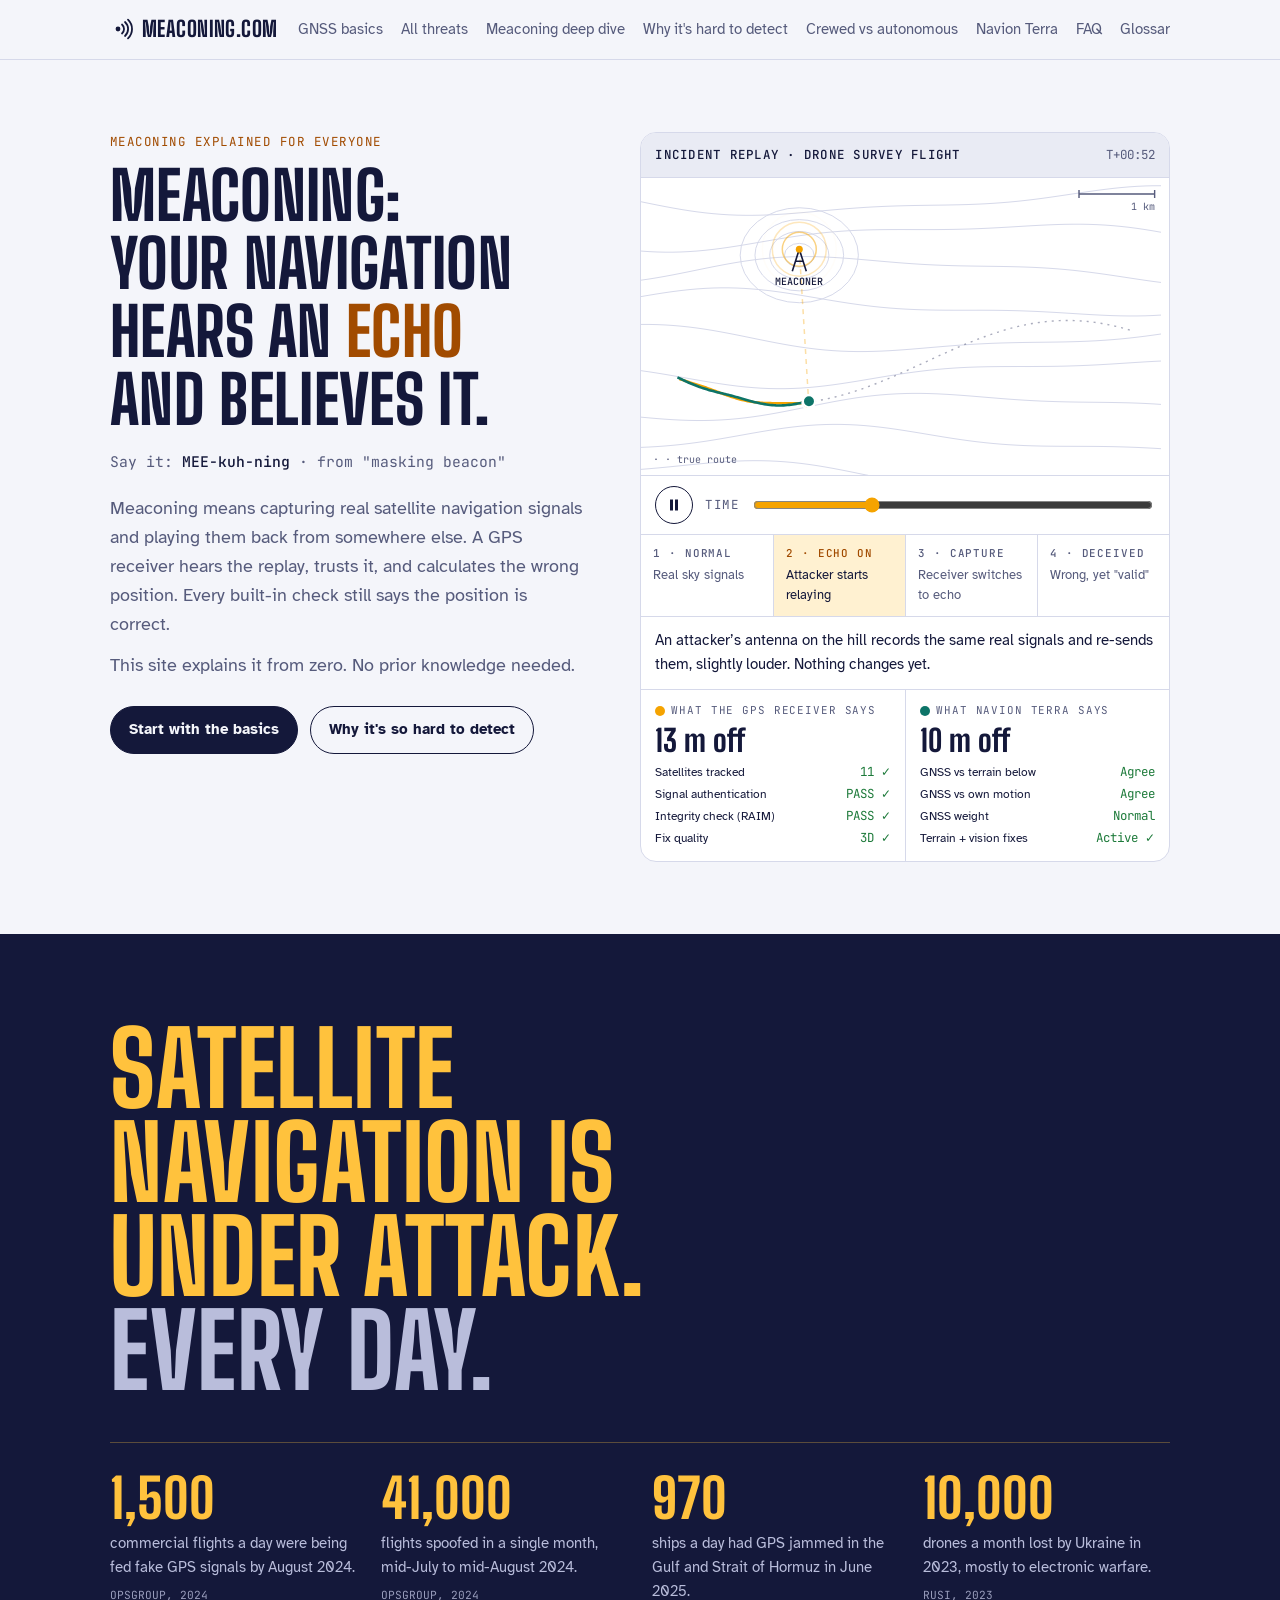
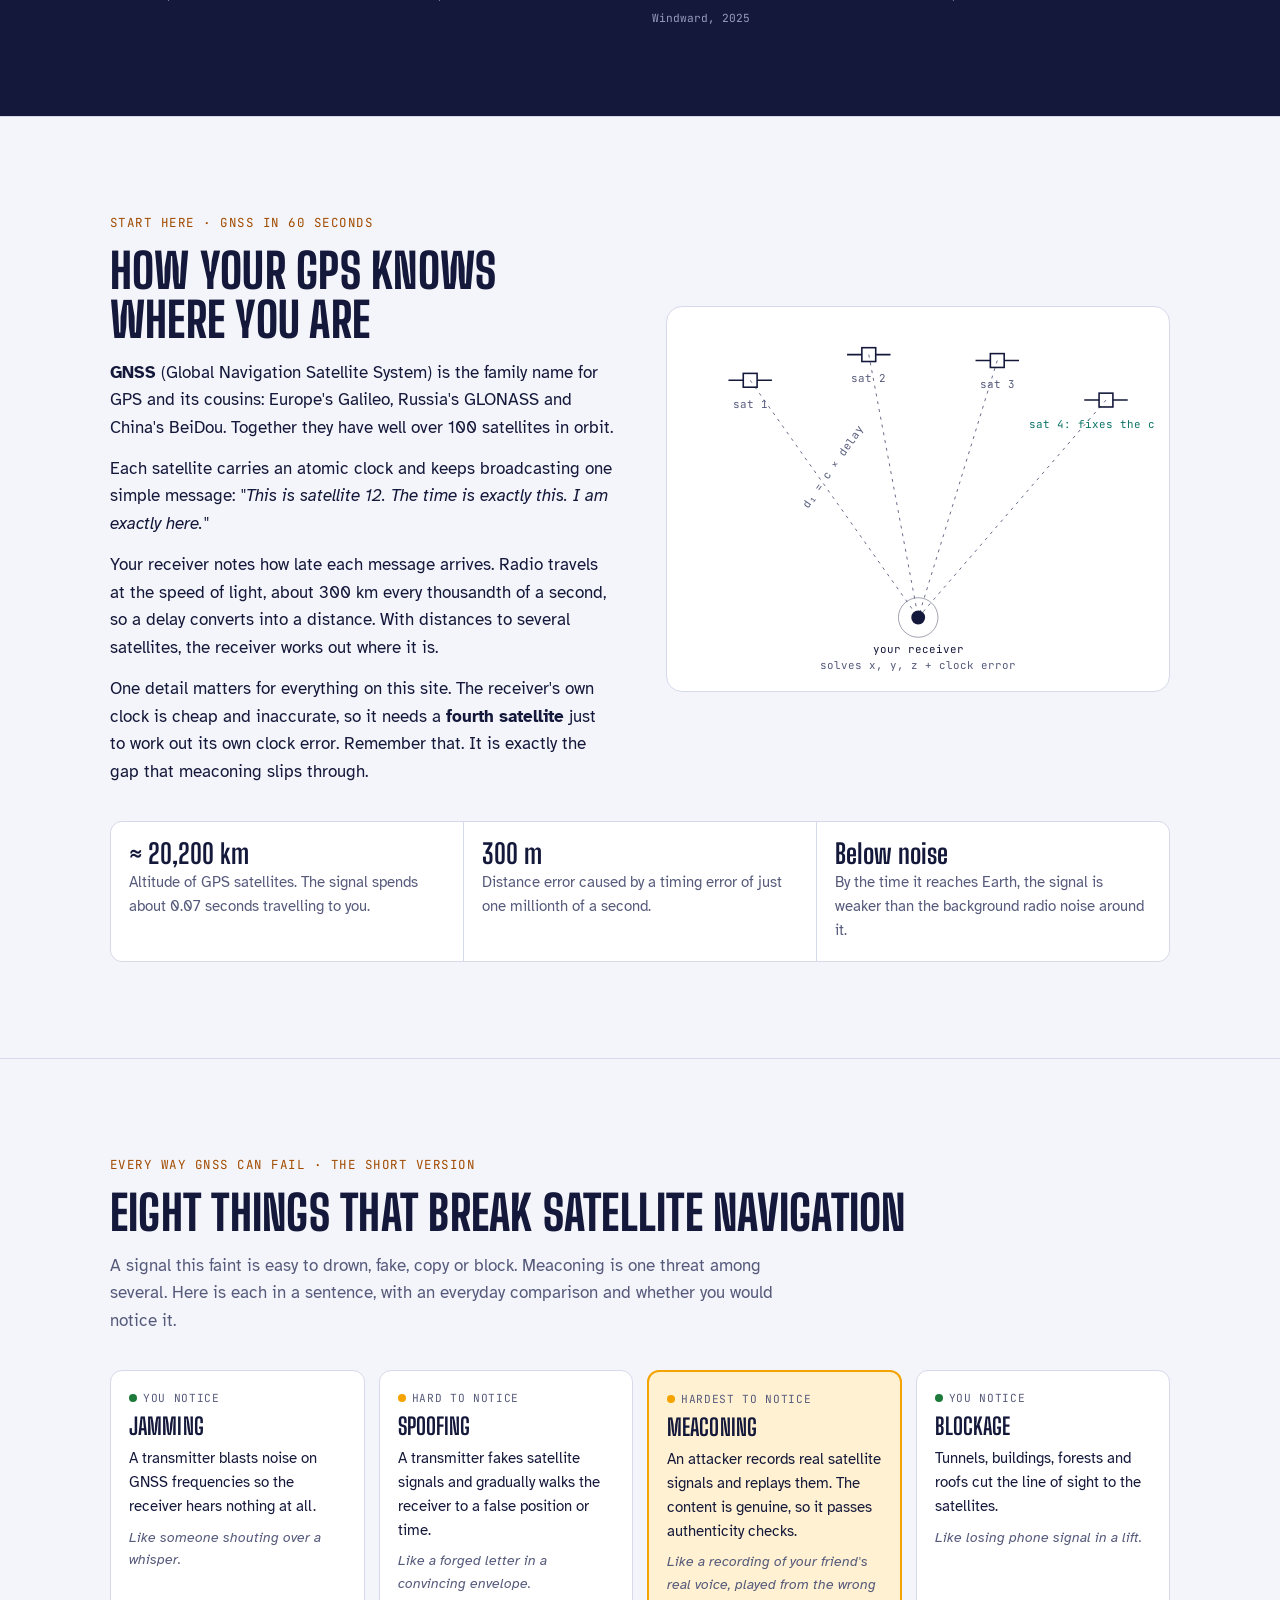
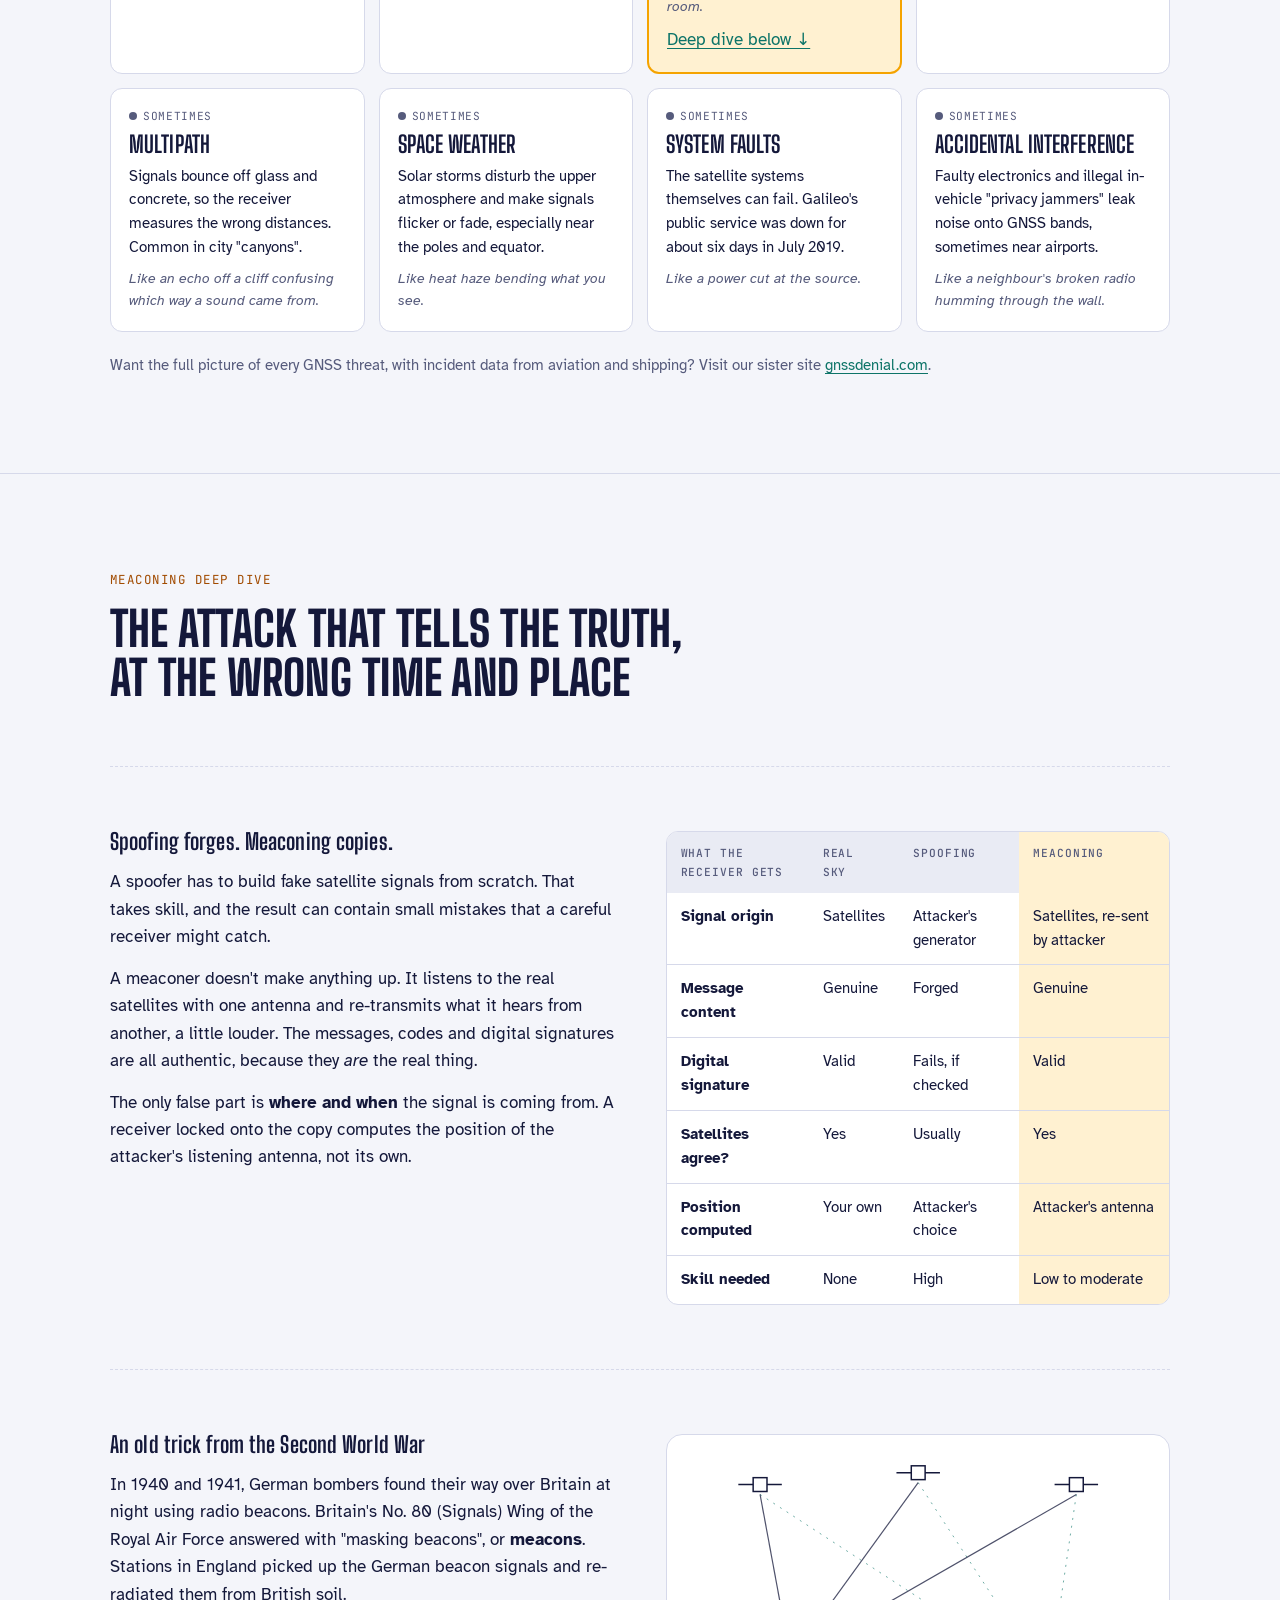
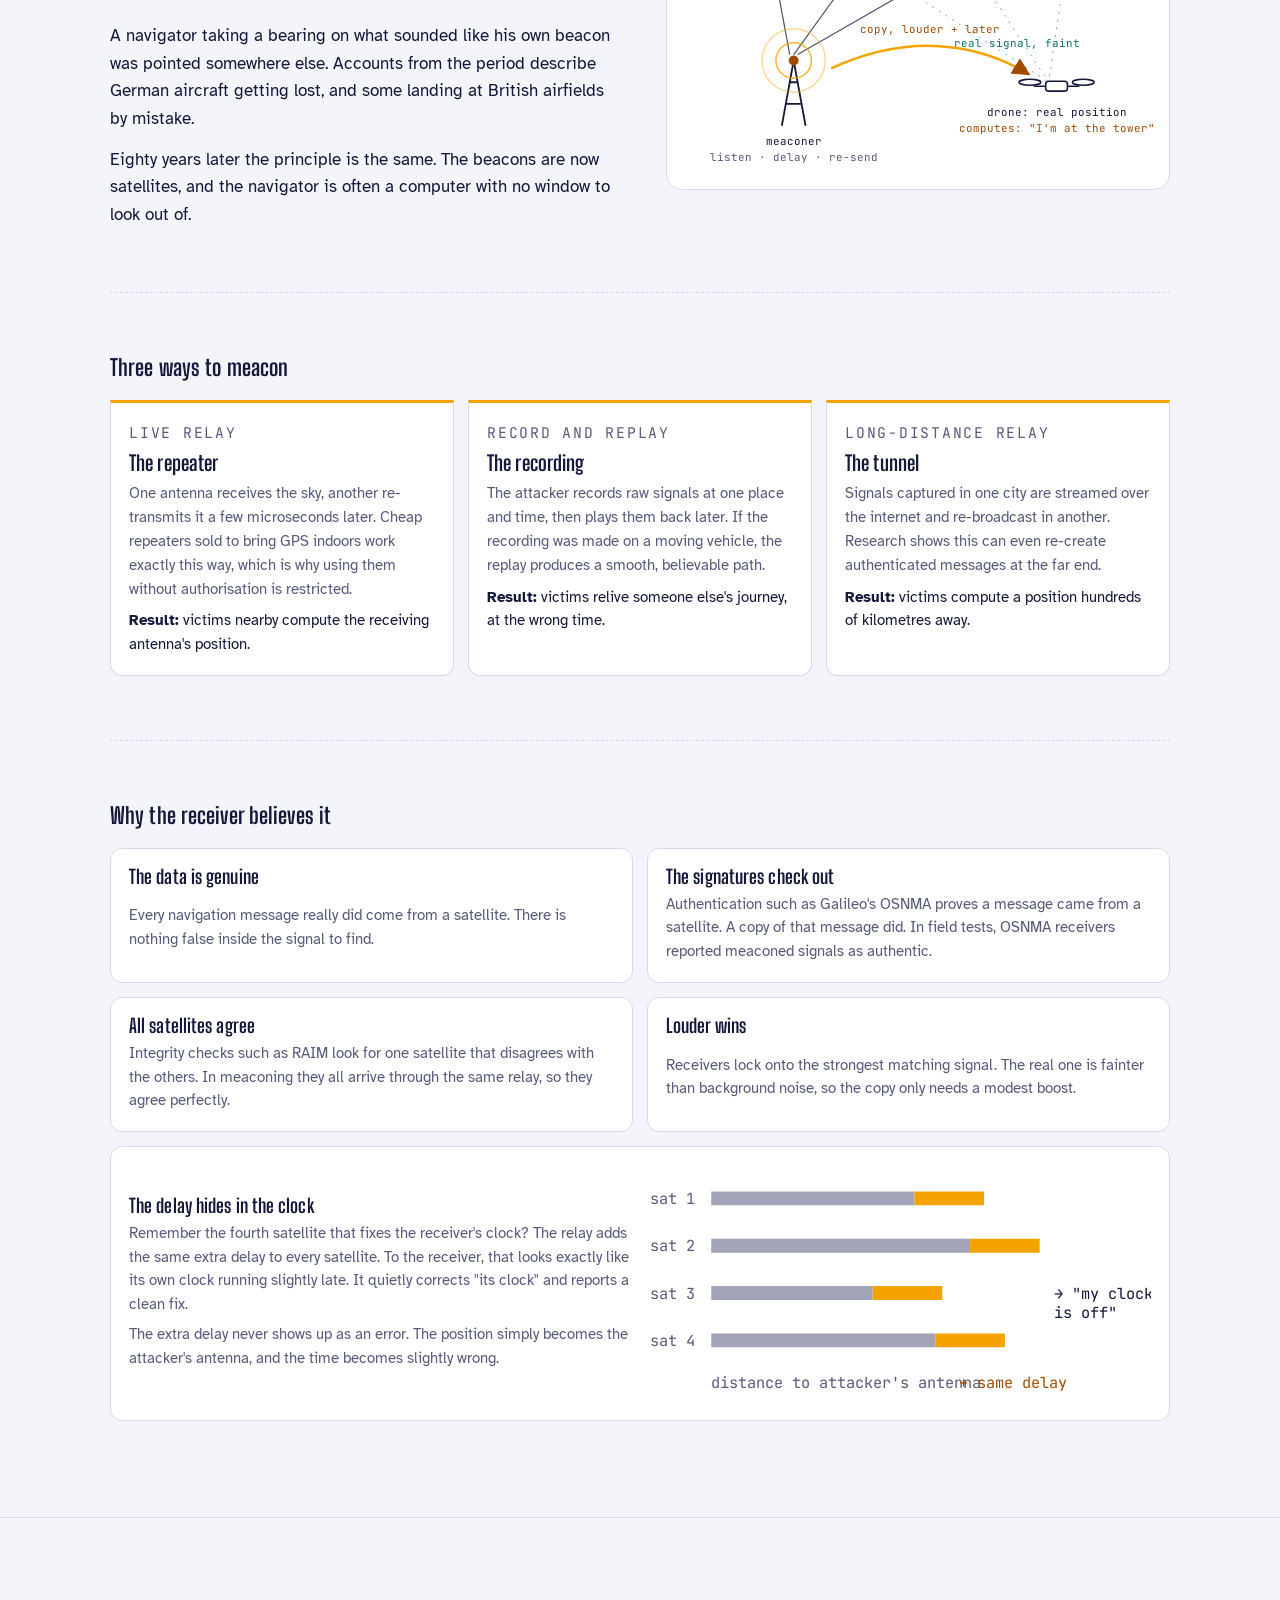
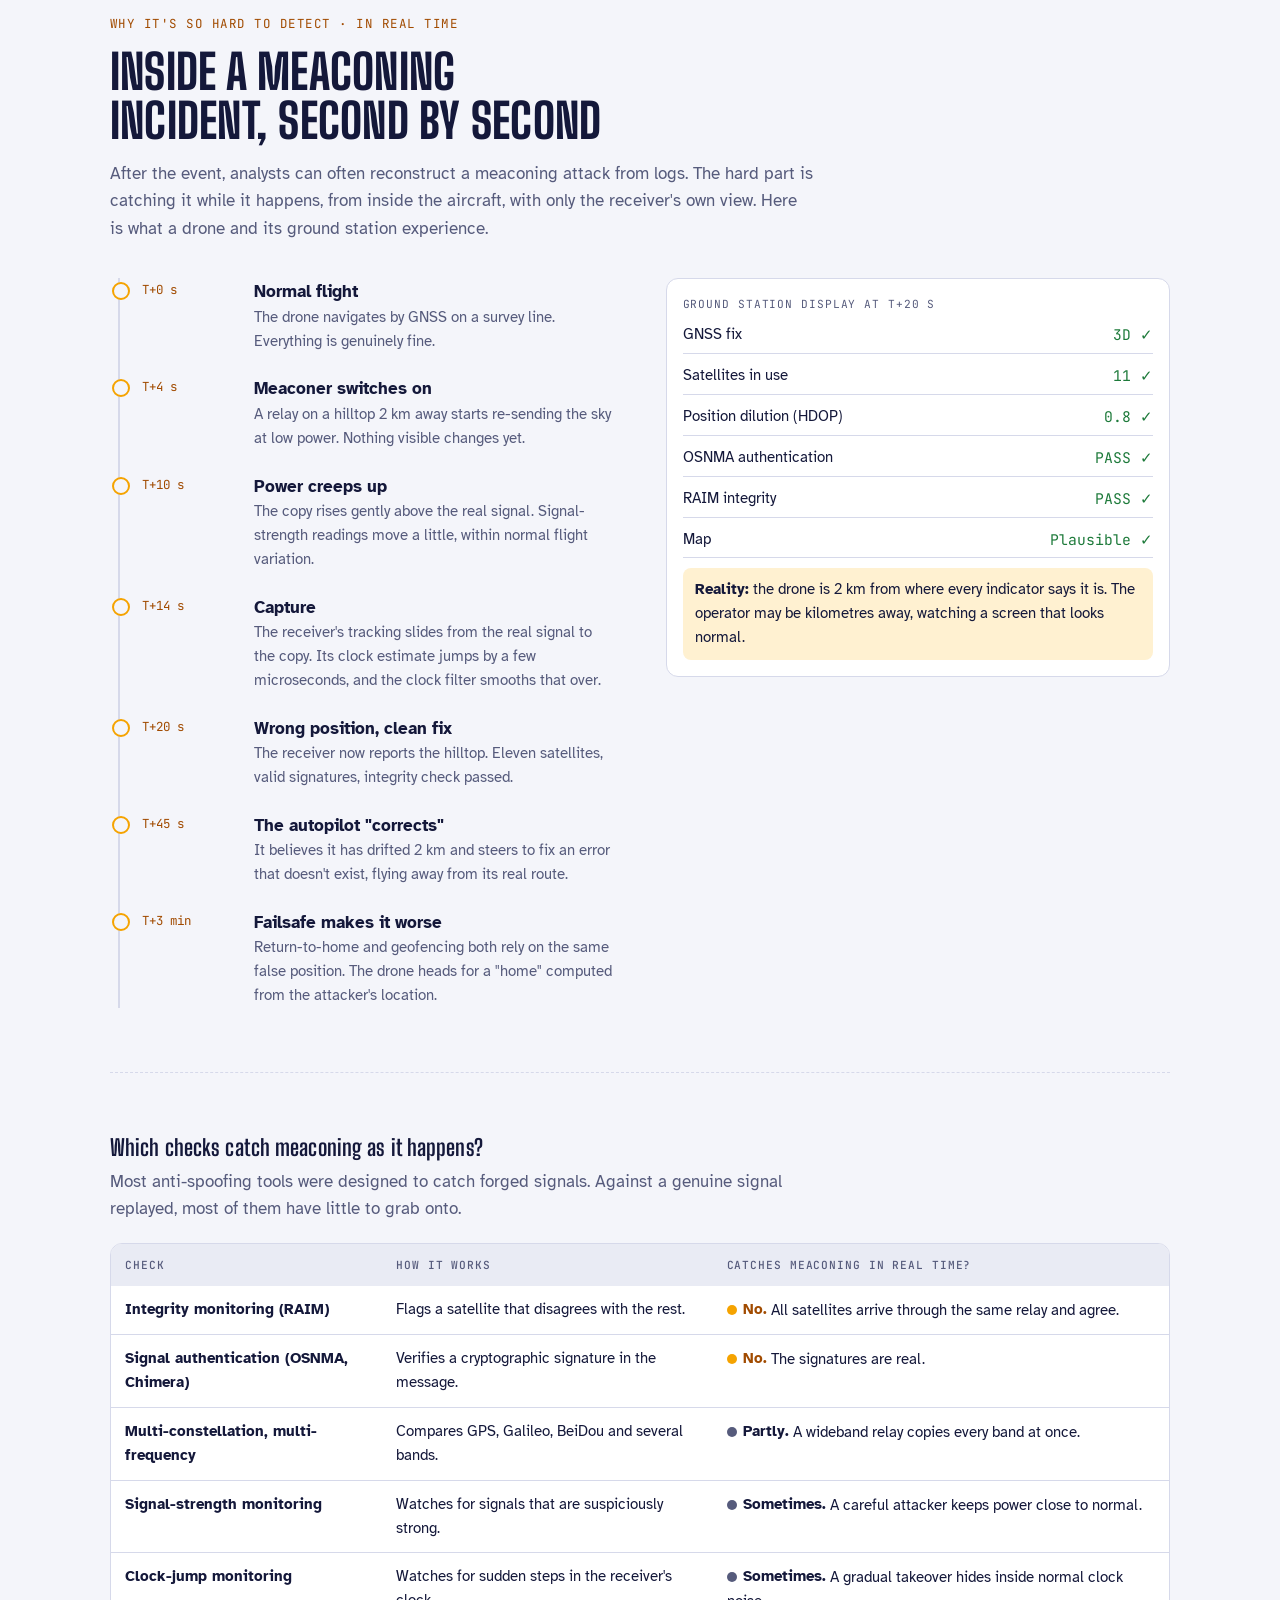
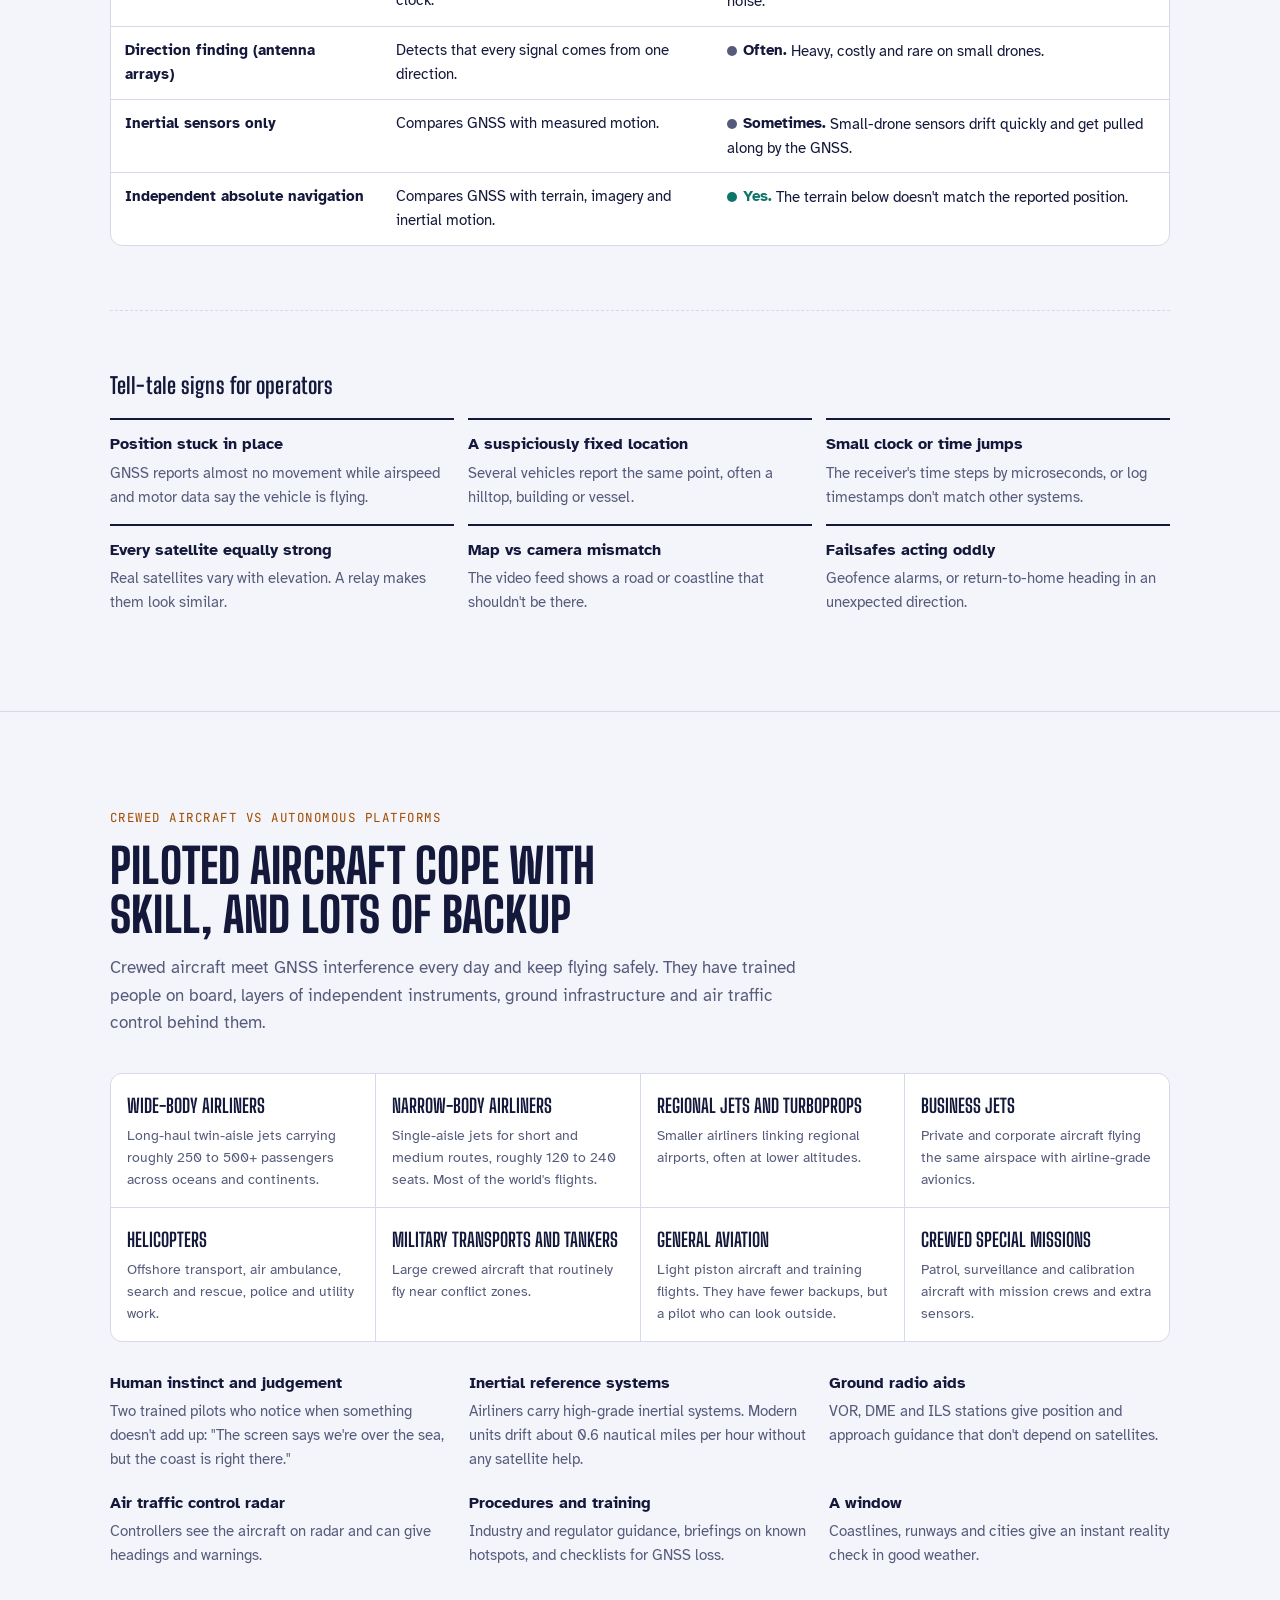
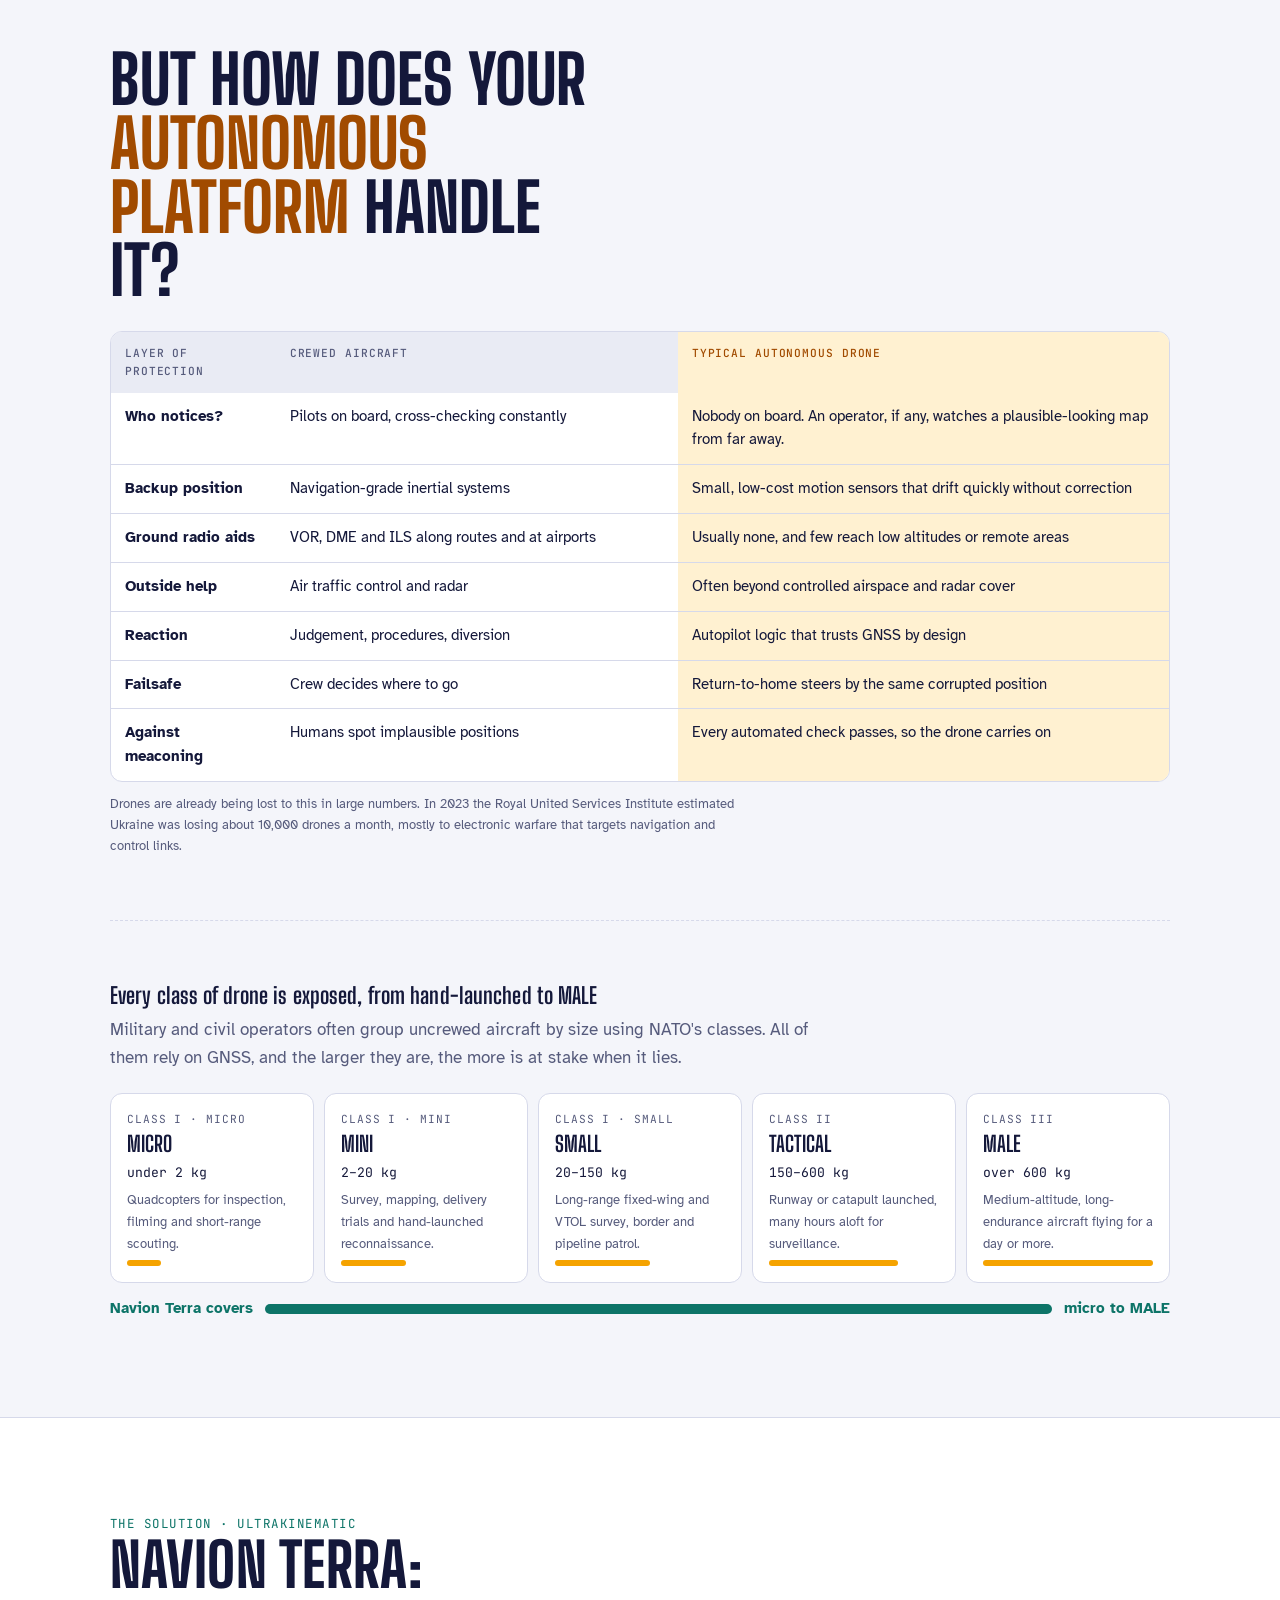
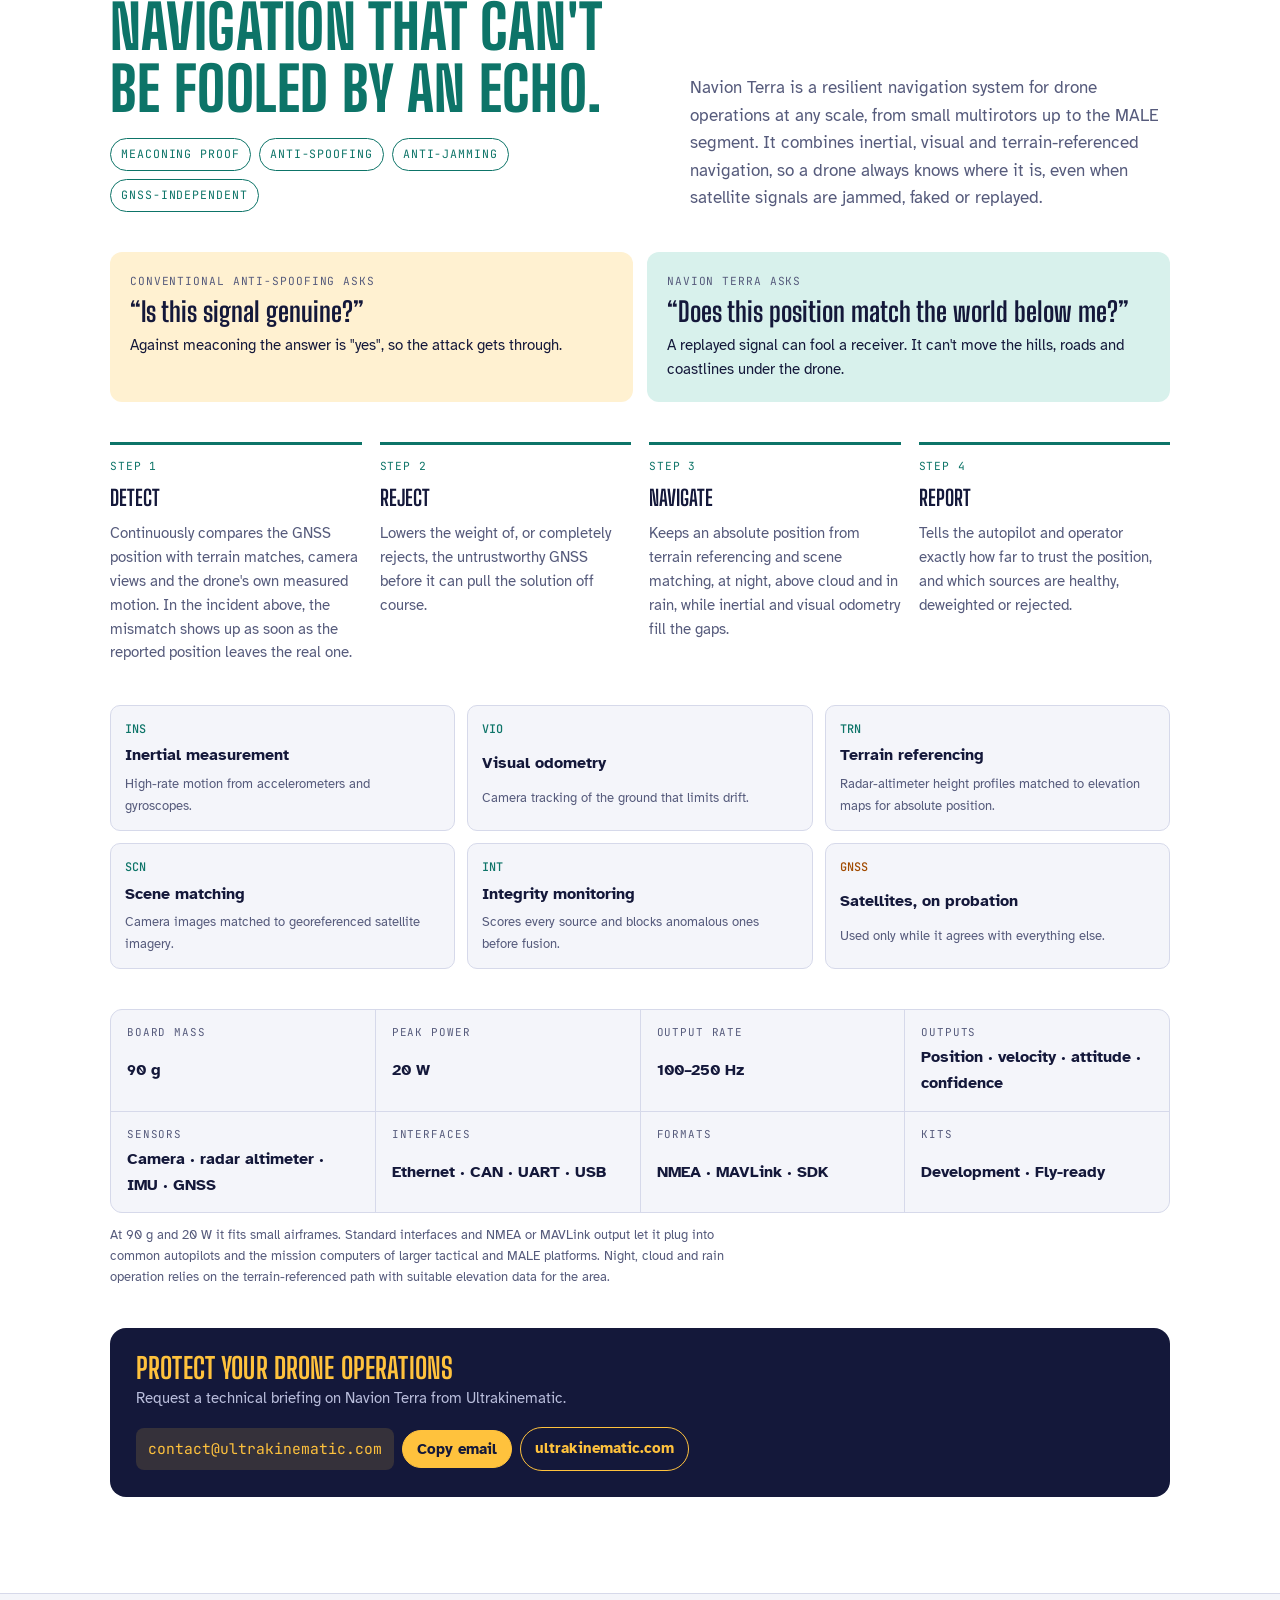
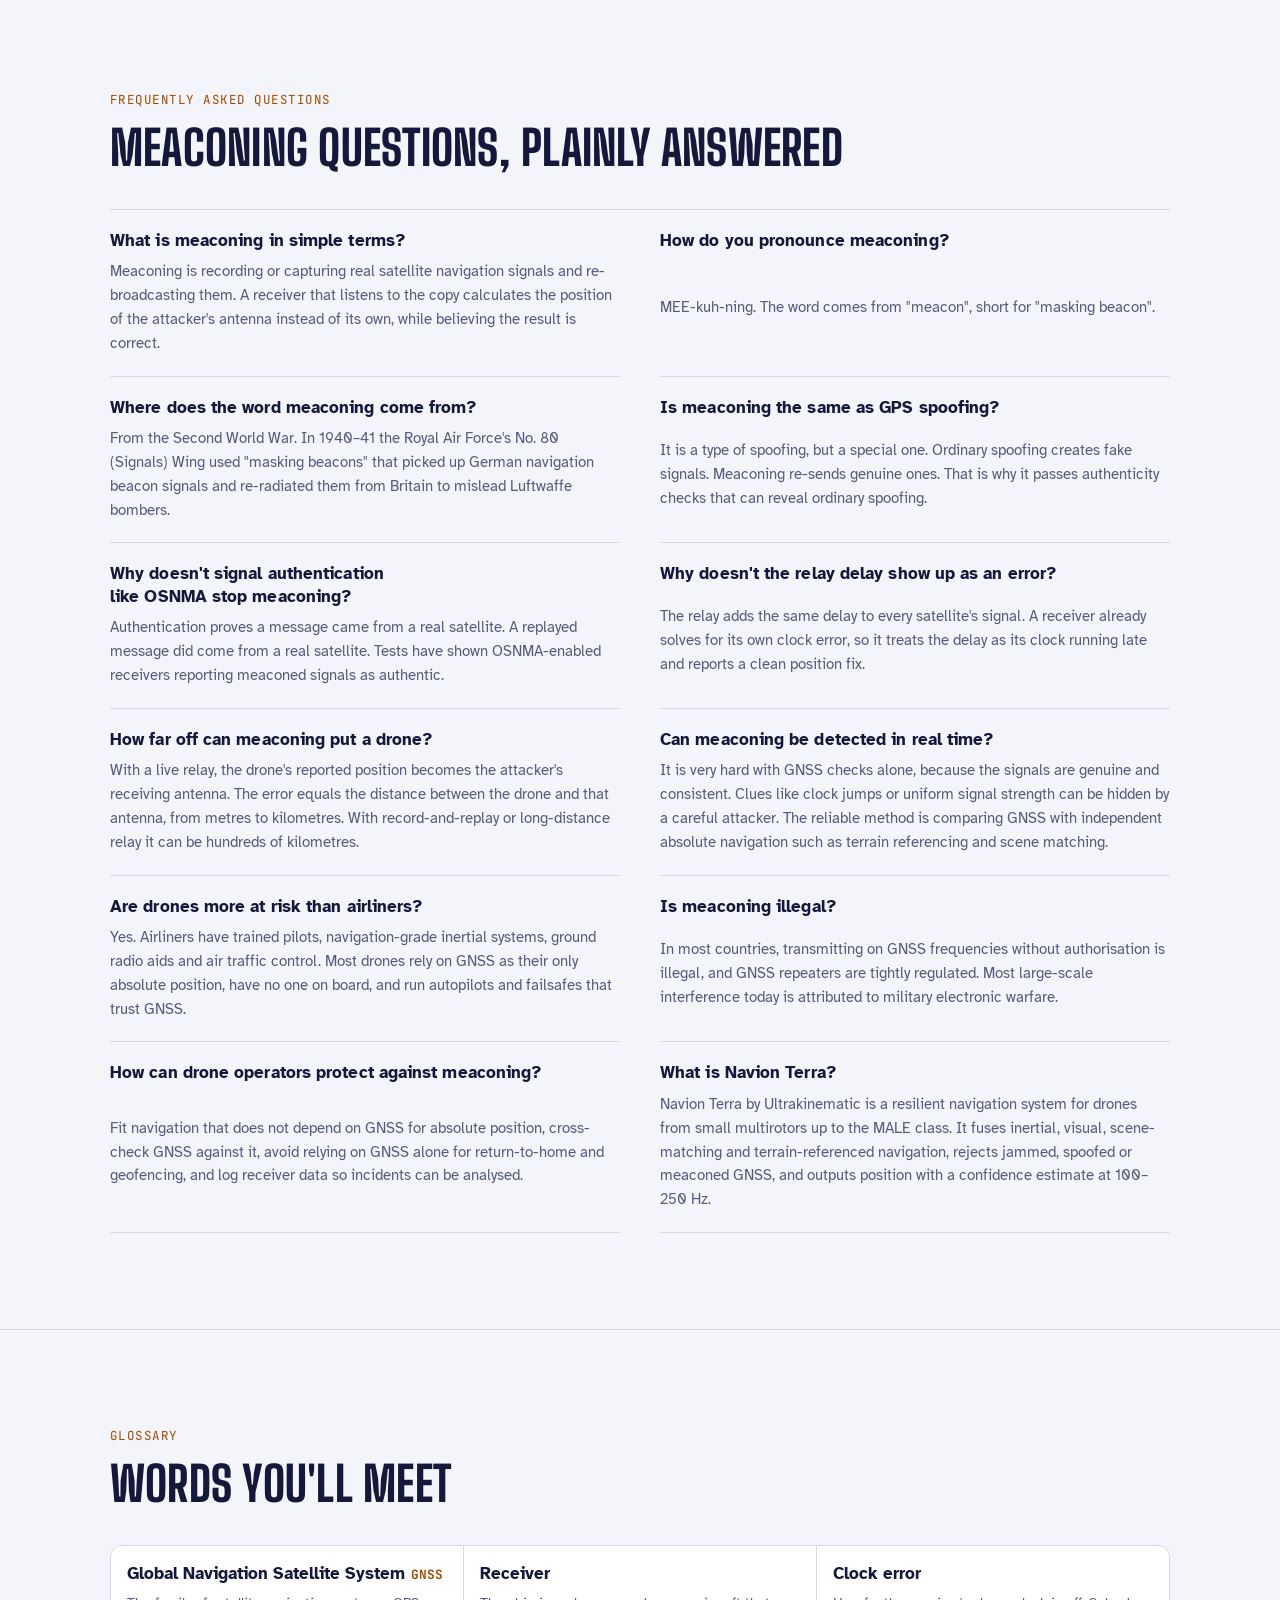
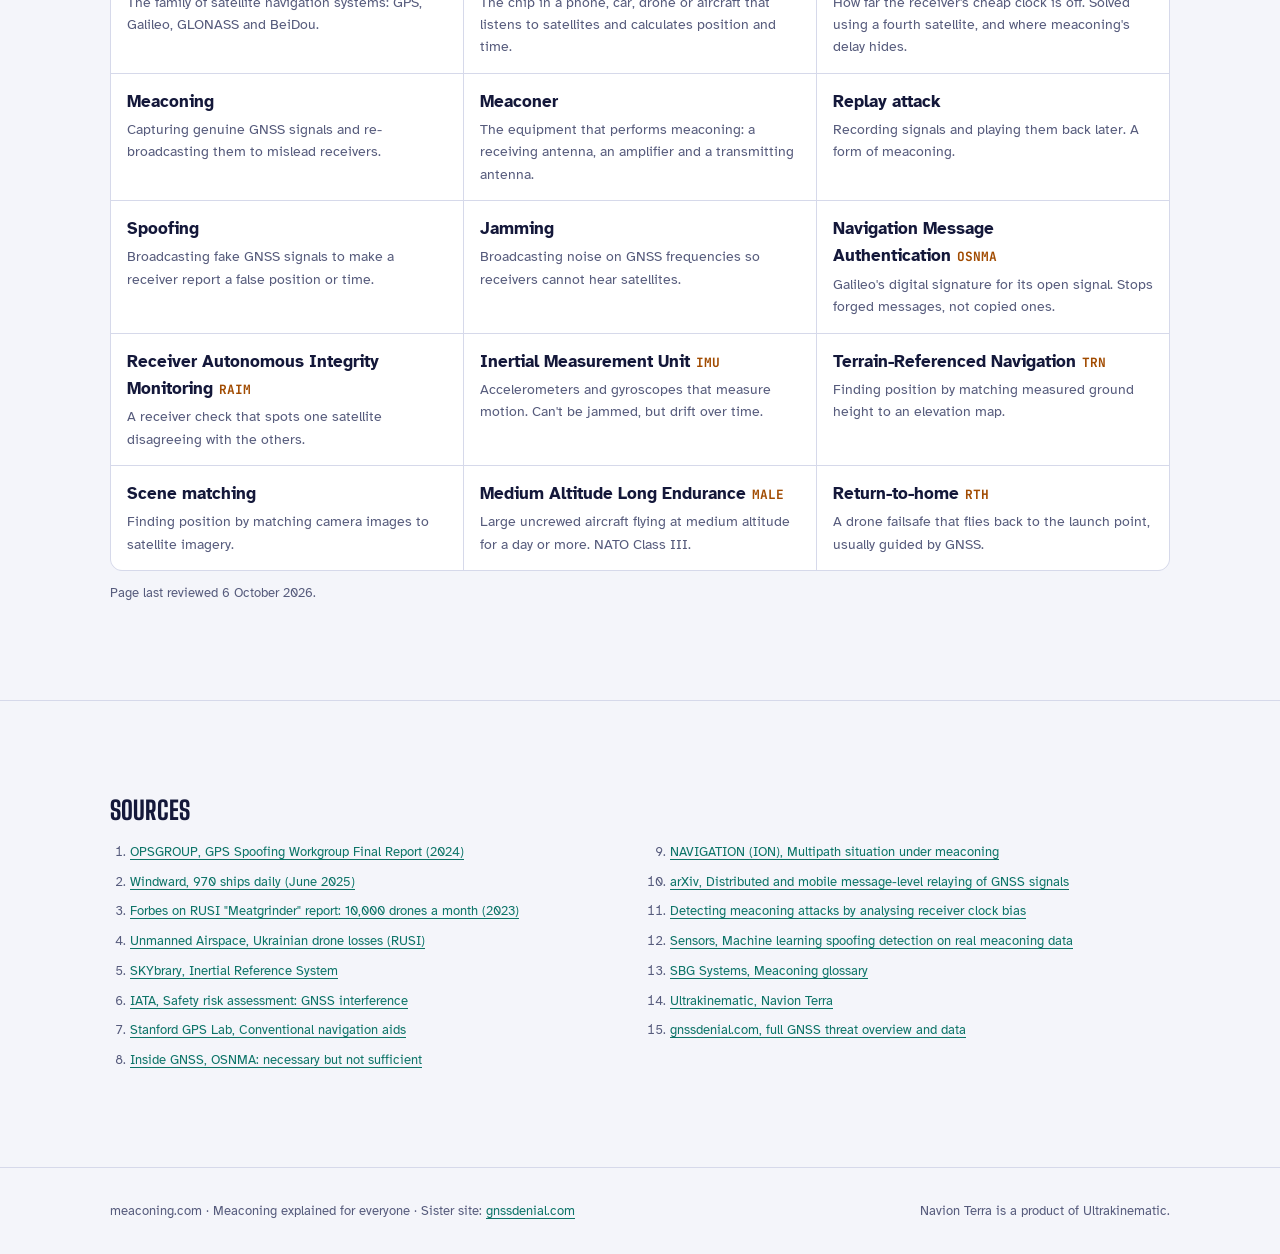
==== index.html @ da9d6700 "Correct initial project" ====
<!doctype html>
<html lang="en">
<head>
<meta charset="utf-8">
<meta name="viewport" content="width=device-width, initial-scale=1, viewport-fit=cover">
<title>Meaconing Explained: GNSS Replay Attacks and Why They&#x27;re Hard to Detect</title>
<meta name="description" content="Meaconing explained from zero: how GNSS signals are captured and replayed, why replay attacks pass authentication and integrity checks, how crewed aircraft cope, and how drones up to MALE class stay on course with Navion Terra.">
<link rel="canonical" href="https://meaconing.com/">
<meta name="robots" content="index, follow, max-snippet:-1, max-image-preview:large, max-video-preview:-1">
<meta name="author" content="meaconing.com">
<meta name="keywords" content="meaconing, meacon, GNSS replay attack, GPS replay attack, GPS spoofing, GPS jamming, OSNMA meaconing, detect meaconing, drone GPS spoofing, GNSS-denied navigation, MALE UAV navigation, Navion Terra">
<meta name="theme-color" content="#f4f5fa" media="(prefers-color-scheme: light)">
<meta name="theme-color" content="#0c0f2b" media="(prefers-color-scheme: dark)">
<meta property="og:type" content="article">
<meta property="og:site_name" content="meaconing.com">
<meta property="og:title" content="Meaconing explained: when your navigation hears an echo and believes it">
<meta property="og:description" content="Meaconing explained from zero: how GNSS signals are captured and replayed, why replay attacks pass authentication and integrity checks, how crewed aircraft cope, and how drones up to MALE class stay on course with Navion Terra.">
<meta property="og:url" content="https://meaconing.com/">
<meta property="og:image" content="https://meaconing.com/og-image.png">
<meta property="og:image:width" content="1200">
<meta property="og:image:height" content="630">
<meta property="og:image:alt" content="Satellite navigation is under attack. Every day. Meaconing explained at meaconing.com">
<meta property="og:locale" content="en_US">
<meta property="article:published_time" content="2026-10-06">
<meta property="article:modified_time" content="2026-10-06">
<meta name="twitter:card" content="summary_large_image">
<meta name="twitter:title" content="Meaconing explained: when your navigation hears an echo and believes it">
<meta name="twitter:description" content="Meaconing explained from zero: how GNSS signals are captured and replayed, why replay attacks pass authentication and integrity checks, how crewed aircraft cope, and how drones up to MALE class stay on course with Navion Terra.">
<meta name="twitter:image" content="https://meaconing.com/og-image.png">
<link rel="icon" href="/favicon.svg" type="image/svg+xml">
<link rel="icon" href="/favicon-32.png" sizes="32x32" type="image/png">
<link rel="apple-touch-icon" href="/apple-touch-icon.png">
<link rel="manifest" href="/site.webmanifest">
<link rel="alternate" type="text/markdown" title="LLM-readable version" href="/llms-full.txt">
<script type="application/ld+json">
{
 "@context": "https://schema.org",
 "@graph": [
  {
   "@type": "WebSite",
   "@id": "https://meaconing.com/#website",
   "url": "https://meaconing.com/",
   "name": "meaconing.com",
   "alternateName": "Meaconing explained",
   "description": "Meaconing explained from zero: how GNSS signals are captured and replayed, why replay attacks pass authentication and integrity checks, how crewed aircraft cope, and how drones up to MALE class stay on course with Navion Terra.",
   "inLanguage": "en",
   "publisher": {
    "@id": "https://meaconing.com/#org"
   }
  },
  {
   "@type": "Organization",
   "@id": "https://meaconing.com/#org",
   "name": "meaconing.com",
   "url": "https://meaconing.com/",
   "logo": "https://meaconing.com/icon-512.png",
   "sameAs": [
    "https://gnssdenial.com/"
   ]
  },
  {
   "@type": "TechArticle",
   "@id": "https://meaconing.com/#article",
   "headline": "Meaconing: your navigation hears an echo and believes it",
   "alternativeHeadline": "Meaconing explained from zero: GNSS replay attacks and how to defend against them",
   "description": "Meaconing explained from zero: how GNSS signals are captured and replayed, why replay attacks pass authentication and integrity checks, how crewed aircraft cope, and how drones up to MALE class stay on course with Navion Terra.",
   "url": "https://meaconing.com/",
   "mainEntityOfPage": "https://meaconing.com/",
   "inLanguage": "en",
   "datePublished": "2026-10-06",
   "dateModified": "2026-10-06",
   "image": "https://meaconing.com/og-image.png",
   "author": {
    "@id": "https://meaconing.com/#org"
   },
   "publisher": {
    "@id": "https://meaconing.com/#org"
   },
   "isPartOf": {
    "@id": "https://meaconing.com/#website"
   },
   "proficiencyLevel": "Beginner",
   "keywords": "meaconing, meacon, GNSS replay attack, GPS replay attack, GPS spoofing, GPS jamming, OSNMA meaconing, detect meaconing, drone GPS spoofing, GNSS-denied navigation, MALE UAV navigation, Navion Terra",
   "about": [
    {
     "@id": "https://meaconing.com/#term-meaconing"
    },
    {
     "@id": "https://meaconing.com/#term-replay-attack"
    },
    {
     "@id": "https://meaconing.com/#term-spoofing"
    }
   ],
   "mentions": [
    {
     "@id": "https://meaconing.com/#navion-terra"
    }
   ],
   "relatedLink": [
    "https://gnssdenial.com/"
   ],
   "citation": [
    "https://ops.group/dashboard/wp-content/uploads/2024/09/GPS-Spoofing-Final-Report-OPSGROUP-WG-OG24.pdf",
    "https://windward.ai/blog/middle-east-on-the-precipice-gps-jamming-in-the-arabian-gulf-and-strait-of-hormuz-disrupts-970-ships-daily/",
    "https://www.forbes.com/sites/davidhambling/2023/05/22/ukraine-drones-losses-are-10000-per-month/",
    "https://www.unmannedairspace.info/counter-uas-systems-and-policies/ukrainian-drone-losses-at-10000-a-month-new-research-from-rusi/",
    "https://skybrary.aero/articles/inertial-reference-system-irs",
    "https://ic.iata.org/sites/default/files/iata_sih_document_attachment/IATA%20Safety%20Risk%20Assessment%20-%20GNSS%20Interference%20V5.pdf",
    "https://web.stanford.edu/group/scpnt/gpslab/pubs/books/Chapter3ConventionalNavigation.pdf",
    "https://insidegnss.com/osnma-necessary-but-not-sufficient-for-gnss-security/",
    "https://navi.ion.org/content/73/1/navi.738",
    "https://arxiv.org/pdf/2202.11341",
    "https://www.researchgate.net/publication/265008517_Detecting_Meaconing_Attacks_by_Analysing_the_Clock_Bias_of_Gnss_Receivers",
    "https://www.ncbi.nlm.nih.gov/pmc/articles/PMC7070933/",
    "https://www.sbg-systems.com/glossary/meaconing/",
    "https://ultrakinematic.com",
    "https://gnssdenial.com"
   ]
  },
  {
   "@type": "FAQPage",
   "@id": "https://meaconing.com/#faq",
   "mainEntity": [
    {
     "@type": "Question",
     "name": "What is meaconing in simple terms?",
     "acceptedAnswer": {
      "@type": "Answer",
      "text": "Meaconing is recording or capturing real satellite navigation signals and re-broadcasting them. A receiver that listens to the copy calculates the position of the attacker's antenna instead of its own, while believing the result is correct."
     }
    },
    {
     "@type": "Question",
     "name": "How do you pronounce meaconing?",
     "acceptedAnswer": {
      "@type": "Answer",
      "text": "MEE-kuh-ning. The word comes from \"meacon\", short for \"masking beacon\"."
     }
    },
    {
     "@type": "Question",
     "name": "Where does the word meaconing come from?",
     "acceptedAnswer": {
      "@type": "Answer",
      "text": "From the Second World War. In 1940–41 the Royal Air Force's No. 80 (Signals) Wing used \"masking beacons\" that picked up German navigation beacon signals and re-radiated them from Britain to mislead Luftwaffe bombers."
     }
    },
    {
     "@type": "Question",
     "name": "Is meaconing the same as GPS spoofing?",
     "acceptedAnswer": {
      "@type": "Answer",
      "text": "It is a type of spoofing, but a special one. Ordinary spoofing creates fake signals. Meaconing re-sends genuine ones. That is why it passes authenticity checks that can reveal ordinary spoofing."
     }
    },
    {
     "@type": "Question",
     "name": "Why doesn't signal authentication like OSNMA stop meaconing?",
     "acceptedAnswer": {
      "@type": "Answer",
      "text": "Authentication proves a message came from a real satellite. A replayed message did come from a real satellite. Tests have shown OSNMA-enabled receivers reporting meaconed signals as authentic."
     }
    },
    {
     "@type": "Question",
     "name": "Why doesn't the relay delay show up as an error?",
     "acceptedAnswer": {
      "@type": "Answer",
      "text": "The relay adds the same delay to every satellite's signal. A receiver already solves for its own clock error, so it treats the delay as its clock running late and reports a clean position fix."
     }
    },
    {
     "@type": "Question",
     "name": "How far off can meaconing put a drone?",
     "acceptedAnswer": {
      "@type": "Answer",
      "text": "With a live relay, the drone's reported position becomes the attacker's receiving antenna. The error equals the distance between the drone and that antenna, from metres to kilometres. With record-and-replay or long-distance relay it can be hundreds of kilometres."
     }
    },
    {
     "@type": "Question",
     "name": "Can meaconing be detected in real time?",
     "acceptedAnswer": {
      "@type": "Answer",
      "text": "It is very hard with GNSS checks alone, because the signals are genuine and consistent. Clues like clock jumps or uniform signal strength can be hidden by a careful attacker. The reliable method is comparing GNSS with independent absolute navigation such as terrain referencing and scene matching."
     }
    },
    {
     "@type": "Question",
     "name": "Are drones more at risk than airliners?",
     "acceptedAnswer": {
      "@type": "Answer",
      "text": "Yes. Airliners have trained pilots, navigation-grade inertial systems, ground radio aids and air traffic control. Most drones rely on GNSS as their only absolute position, have no one on board, and run autopilots and failsafes that trust GNSS."
     }
    },
    {
     "@type": "Question",
     "name": "Is meaconing illegal?",
     "acceptedAnswer": {
      "@type": "Answer",
      "text": "In most countries, transmitting on GNSS frequencies without authorisation is illegal, and GNSS repeaters are tightly regulated. Most large-scale interference today is attributed to military electronic warfare."
     }
    },
    {
     "@type": "Question",
     "name": "How can drone operators protect against meaconing?",
     "acceptedAnswer": {
      "@type": "Answer",
      "text": "Fit navigation that does not depend on GNSS for absolute position, cross-check GNSS against it, avoid relying on GNSS alone for return-to-home and geofencing, and log receiver data so incidents can be analysed."
     }
    },
    {
     "@type": "Question",
     "name": "What is Navion Terra?",
     "acceptedAnswer": {
      "@type": "Answer",
      "text": "Navion Terra by Ultrakinematic is a resilient navigation system for drones from small multirotors up to the MALE class. It fuses inertial, visual, scene-matching and terrain-referenced navigation, rejects jammed, spoofed or meaconed GNSS, and outputs position with a confidence estimate at 100–250 Hz."
     }
    }
   ]
  },
  {
   "@type": "DefinedTermSet",
   "@id": "https://meaconing.com/#glossary",
   "name": "Meaconing and GNSS glossary",
   "hasDefinedTerm": [
    {
     "@type": "DefinedTerm",
     "@id": "https://meaconing.com/#term-global-navigation-satellite-system",
     "name": "Global Navigation Satellite System",
     "description": "The family of satellite navigation systems: GPS, Galileo, GLONASS and BeiDou.",
     "inDefinedTermSet": "https://meaconing.com/#glossary",
     "termCode": "GNSS"
    },
    {
     "@type": "DefinedTerm",
     "@id": "https://meaconing.com/#term-receiver",
     "name": "Receiver",
     "description": "The chip in a phone, car, drone or aircraft that listens to satellites and calculates position and time.",
     "inDefinedTermSet": "https://meaconing.com/#glossary"
    },
    {
     "@type": "DefinedTerm",
     "@id": "https://meaconing.com/#term-clock-error",
     "name": "Clock error",
     "description": "How far the receiver's cheap clock is off. Solved using a fourth satellite, and where meaconing's delay hides.",
     "inDefinedTermSet": "https://meaconing.com/#glossary"
    },
    {
     "@type": "DefinedTerm",
     "@id": "https://meaconing.com/#term-meaconing",
     "name": "Meaconing",
     "description": "Capturing genuine GNSS signals and re-broadcasting them to mislead receivers.",
     "inDefinedTermSet": "https://meaconing.com/#glossary"
    },
    {
     "@type": "DefinedTerm",
     "@id": "https://meaconing.com/#term-meaconer",
     "name": "Meaconer",
     "description": "The equipment that performs meaconing: a receiving antenna, an amplifier and a transmitting antenna.",
     "inDefinedTermSet": "https://meaconing.com/#glossary"
    },
    {
     "@type": "DefinedTerm",
     "@id": "https://meaconing.com/#term-replay-attack",
     "name": "Replay attack",
     "description": "Recording signals and playing them back later. A form of meaconing.",
     "inDefinedTermSet": "https://meaconing.com/#glossary"
    },
    {
     "@type": "DefinedTerm",
     "@id": "https://meaconing.com/#term-spoofing",
     "name": "Spoofing",
     "description": "Broadcasting fake GNSS signals to make a receiver report a false position or time.",
     "inDefinedTermSet": "https://meaconing.com/#glossary"
    },
    {
     "@type": "DefinedTerm",
     "@id": "https://meaconing.com/#term-jamming",
     "name": "Jamming",
     "description": "Broadcasting noise on GNSS frequencies so receivers cannot hear satellites.",
     "inDefinedTermSet": "https://meaconing.com/#glossary"
    },
    {
     "@type": "DefinedTerm",
     "@id": "https://meaconing.com/#term-navigation-message-authentication",
     "name": "Navigation Message Authentication",
     "description": "Galileo's digital signature for its open signal. Stops forged messages, not copied ones.",
     "inDefinedTermSet": "https://meaconing.com/#glossary",
     "termCode": "OSNMA"
    },
    {
     "@type": "DefinedTerm",
     "@id": "https://meaconing.com/#term-receiver-autonomous-integrity-monitoring",
     "name": "Receiver Autonomous Integrity Monitoring",
     "description": "A receiver check that spots one satellite disagreeing with the others.",
     "inDefinedTermSet": "https://meaconing.com/#glossary",
     "termCode": "RAIM"
    },
    {
     "@type": "DefinedTerm",
     "@id": "https://meaconing.com/#term-inertial-measurement-unit",
     "name": "Inertial Measurement Unit",
     "description": "Accelerometers and gyroscopes that measure motion. Can't be jammed, but drift over time.",
     "inDefinedTermSet": "https://meaconing.com/#glossary",
     "termCode": "IMU"
    },
    {
     "@type": "DefinedTerm",
     "@id": "https://meaconing.com/#term-terrain-referenced-navigation",
     "name": "Terrain-Referenced Navigation",
     "description": "Finding position by matching measured ground height to an elevation map.",
     "inDefinedTermSet": "https://meaconing.com/#glossary",
     "termCode": "TRN"
    },
    {
     "@type": "DefinedTerm",
     "@id": "https://meaconing.com/#term-scene-matching",
     "name": "Scene matching",
     "description": "Finding position by matching camera images to satellite imagery.",
     "inDefinedTermSet": "https://meaconing.com/#glossary"
    },
    {
     "@type": "DefinedTerm",
     "@id": "https://meaconing.com/#term-medium-altitude-long-endurance",
     "name": "Medium Altitude Long Endurance",
     "description": "Large uncrewed aircraft flying at medium altitude for a day or more. NATO Class III.",
     "inDefinedTermSet": "https://meaconing.com/#glossary",
     "termCode": "MALE"
    },
    {
     "@type": "DefinedTerm",
     "@id": "https://meaconing.com/#term-return-to-home",
     "name": "Return-to-home",
     "description": "A drone failsafe that flies back to the launch point, usually guided by GNSS.",
     "inDefinedTermSet": "https://meaconing.com/#glossary",
     "termCode": "RTH"
    }
   ]
  },
  {
   "@type": "Product",
   "@id": "https://meaconing.com/#navion-terra",
   "name": "Navion Terra",
   "description": "Resilient visual-inertial and terrain-referenced navigation system for drone operations at any scale up to the MALE segment. Detects and rejects jammed, spoofed and meaconed GNSS by cross-checking against terrain, imagery and inertial motion.",
   "brand": {
    "@type": "Brand",
    "name": "Ultrakinematic"
   },
   "manufacturer": {
    "@type": "Organization",
    "name": "Ultrakinematic",
    "url": "https://ultrakinematic.com",
    "email": "contact@ultrakinematic.com"
   },
   "url": "https://ultrakinematic.com",
   "category": "GNSS-independent navigation system for uncrewed aircraft",
   "additionalProperty": [
    {
     "@type": "PropertyValue",
     "name": "Platform range",
     "value": "Micro, mini, small, tactical and MALE uncrewed aircraft (NATO Class I to III)"
    },
    {
     "@type": "PropertyValue",
     "name": "Board mass",
     "value": "90 g"
    },
    {
     "@type": "PropertyValue",
     "name": "Peak power draw",
     "value": "20 W"
    },
    {
     "@type": "PropertyValue",
     "name": "Navigation output rate",
     "value": "100–250 Hz"
    },
    {
     "@type": "PropertyValue",
     "name": "Sensor integration",
     "value": "Camera, radar altimeter, IMU, GNSS"
    },
    {
     "@type": "PropertyValue",
     "name": "Interfaces",
     "value": "Ethernet, CAN, UART, USB"
    },
    {
     "@type": "PropertyValue",
     "name": "Output formats",
     "value": "NMEA, MAVLink, custom SDK"
    },
    {
     "@type": "PropertyValue",
     "name": "Threats handled",
     "value": "GNSS jamming, spoofing and meaconing"
    }
   ]
  },
  {
   "@type": "BreadcrumbList",
   "itemListElement": [
    {
     "@type": "ListItem",
     "position": 1,
     "name": "meaconing.com",
     "item": "https://meaconing.com/"
    }
   ]
  }
 ]
}
</script>
<style>:root{padding-top:env(safe-area-inset-top,0px);padding-bottom:env(safe-area-inset-bottom,0px)}body{margin:0}img{max-width:100%}[hidden]{display:none!important}</style>
<link rel="preconnect" href="https://fonts.googleapis.com">
<link rel="preconnect" href="https://fonts.gstatic.com" crossorigin>
<link rel="stylesheet" href="https://fonts.googleapis.com/css2?family=Big+Shoulders+Display:wght@700;800&family=Atkinson+Hyperlegible:ital,wght@0,400;0,700;1,400&family=JetBrains+Mono:wght@400;500&display=swap">
<style>
/* Layout: a night-sky field guide. One reading column for beginners, widened for diagrams and tables; signal-yellow marks the echo (the attack), teal marks independent navigation. */
:root{
  --bg:#f4f5fa; --surface:#ffffff; --sunk:#e9ebf4; --ink:#14183a; --muted:#565b7c; --line:#d6d9ea;
  --echo:#a14b00; --echo-fill:#f5a300; --echo-soft:#fff1d1; --safe:#0d7468; --safe-soft:#d8f1ec; --ok:#1d7a3a;
  --band:#14183a; --band-ink:#ffc23d; --band-muted:#b9bddb;
  --f-display:"Big Shoulders Display","Arial Narrow","Roboto Condensed",sans-serif;
  --f-body:"Atkinson Hyperlegible",system-ui,-apple-system,"Segoe UI",sans-serif;
  --f-mono:"JetBrains Mono",ui-monospace,Menlo,monospace;
  --t-xs:.78rem; --t-sm:.92rem; --t-md:1.06rem; --t-lg:1.4rem; --t-xl:clamp(2rem,4.4vw,3rem); --t-hero:clamp(2.4rem,5.2vw,4.3rem);
  --r:12px;
}
@media (prefers-color-scheme: dark){:root:not([data-theme="light"]){
  --bg:#0c0f2b; --surface:#141943; --sunk:#10143a; --ink:#eceefd; --muted:#a4a9cc; --line:#272d5e;
  --echo:#ffc23d; --echo-fill:#ffc23d; --echo-soft:#33290f; --safe:#3ad6c0; --safe-soft:#123b3c; --ok:#5ad08a;
  --band:#05071c; --band-ink:#ffc23d; --band-muted:#9da2c8; color-scheme:dark}}
:root[data-theme="dark"]{
  --bg:#0c0f2b; --surface:#141943; --sunk:#10143a; --ink:#eceefd; --muted:#a4a9cc; --line:#272d5e;
  --echo:#ffc23d; --echo-fill:#ffc23d; --echo-soft:#33290f; --safe:#3ad6c0; --safe-soft:#123b3c; --ok:#5ad08a;
  --band:#05071c; --band-ink:#ffc23d; --band-muted:#9da2c8; color-scheme:dark}

*{box-sizing:border-box}
html{scroll-behavior:smooth}
@media (prefers-reduced-motion: reduce){html{scroll-behavior:auto}}
body{background:var(--bg);color:var(--ink);font-family:var(--f-body);font-size:var(--t-md);line-height:1.62}
a{color:var(--safe);text-underline-offset:3px}
a:focus-visible,button:focus-visible,input:focus-visible{outline:2px solid var(--echo);outline-offset:3px;border-radius:4px}
.wrap{max-width:1140px;margin:0 auto;padding-inline:clamp(16px,4vw,40px)}
h1,h2,h3{font-family:var(--f-display);line-height:1.02;text-wrap:balance;margin:0;font-weight:800;letter-spacing:.005em}
h2{font-size:var(--t-xl);text-transform:uppercase}
h3{font-size:var(--t-lg);font-weight:700}
p{margin:0}
.lede{color:var(--muted);max-width:64ch}
.eyebrow{font-family:var(--f-mono);font-size:var(--t-xs);letter-spacing:.12em;text-transform:uppercase;color:var(--echo)}
.eyebrow.safe{color:var(--safe)}
.tab{font-variant-numeric:tabular-nums}
.sechead{display:grid;gap:14px;margin-bottom:36px;max-width:820px}
section{padding-block:clamp(56px,8vw,96px)}
section+section{border-top:1px solid var(--line)}
.prose{display:grid;gap:14px;max-width:66ch}

/* nav */
.nav{position:sticky;top:env(safe-area-inset-top,0px);z-index:30;background:color-mix(in srgb,var(--bg) 90%,transparent);backdrop-filter:blur(8px);border-bottom:1px solid var(--line)}
.nav .wrap{display:flex;align-items:center;gap:20px;padding-block:12px}
.brand{font-family:var(--f-display);font-weight:800;font-size:1.35rem;letter-spacing:.02em;color:var(--ink);text-decoration:none;display:flex;gap:8px;align-items:center;white-space:nowrap}
.navlinks{display:flex;gap:18px;overflow-x:auto;scrollbar-width:none;min-width:0;font-size:var(--t-sm)}
.navlinks::-webkit-scrollbar{display:none}
.navlinks a{color:var(--muted);text-decoration:none;white-space:nowrap}
.navlinks a:hover{color:var(--ink)}

/* hero */
.hero{padding-block:clamp(36px,6vw,72px)}
.hero-grid>*{min-width:0}
.hero-grid{display:grid;grid-template-columns:minmax(0,.95fr) minmax(0,1.05fr);gap:clamp(24px,4vw,56px);align-items:start}
.pron{font-family:var(--f-mono);font-size:var(--t-sm);color:var(--muted);margin-top:16px}
.pron b{color:var(--ink);font-weight:500}
.hero h1{font-size:var(--t-hero);text-transform:uppercase;margin-top:10px}
.hero h1 span{color:var(--echo)}
.hero .lede{margin-top:20px;font-size:1.12rem}
.cta{display:flex;flex-wrap:wrap;gap:12px;margin-top:26px}
.btn{display:inline-flex;align-items:center;gap:8px;padding:11px 18px;border-radius:999px;font-weight:700;font-size:var(--t-sm);text-decoration:none;border:1.5px solid var(--ink);color:var(--ink);background:transparent;cursor:pointer;font-family:var(--f-body)}
.btn.primary{background:var(--ink);color:var(--bg)}

/* incident replay */
.replay{background:var(--surface);border:1px solid var(--line);border-radius:16px;overflow:hidden;margin:0}
.replay-top{display:flex;justify-content:space-between;align-items:center;gap:12px;padding:12px 14px;border-bottom:1px solid var(--line);background:var(--sunk)}
.replay-top b{font-family:var(--f-mono);font-size:var(--t-xs);letter-spacing:.1em;text-transform:uppercase;font-weight:500}
.clock{font-family:var(--f-mono);font-size:var(--t-xs);color:var(--muted);font-variant-numeric:tabular-nums}
canvas#rp{display:block;width:100%;aspect-ratio:16/9;max-width:100%}
.ctrl{display:flex;align-items:center;gap:12px;padding:10px 14px;border-top:1px solid var(--line)}
.ctrl button{flex:none;width:38px;height:38px;border-radius:50%;border:1.5px solid var(--ink);background:var(--surface);color:var(--ink);cursor:pointer;display:grid;place-items:center}
.ctrl input{flex:1;min-width:0;accent-color:var(--echo-fill)}
.phases{display:grid;grid-template-columns:repeat(4,minmax(0,1fr));border-top:1px solid var(--line)}
.ph{padding:10px 12px;font-size:.8rem;color:var(--muted);border-left:1px solid var(--line);min-width:0}
.ph:first-child{border-left:0}
.ph b{display:block;font-family:var(--f-mono);font-size:.68rem;letter-spacing:.08em;text-transform:uppercase;font-weight:500;margin-bottom:2px}
.ph.on{background:var(--echo-soft);color:var(--ink)}
.ph.on b{color:var(--echo)}
.phase-cap{padding:12px 14px;border-top:1px solid var(--line);font-size:var(--t-sm);min-height:4.4em}
.panels{display:grid;grid-template-columns:1fr 1fr;border-top:1px solid var(--line)}
.pn{padding:12px 14px;min-width:0;display:grid;gap:6px;align-content:start}
.pn+.pn{border-left:1px solid var(--line)}
.pn .hd{font-family:var(--f-mono);font-size:.68rem;letter-spacing:.08em;text-transform:uppercase;color:var(--muted);display:flex;gap:6px;align-items:center}
.sw{width:10px;height:10px;border-radius:50%;display:inline-block;flex:none}
.pn .big{font-family:var(--f-display);font-size:1.9rem;font-weight:800;line-height:1;font-variant-numeric:tabular-nums}
.checks{display:grid;gap:2px;font-size:.78rem}
.checks div{display:flex;justify-content:space-between;gap:8px}
.checks span:last-child{font-family:var(--f-mono);color:var(--ok);white-space:nowrap}
.checks span.warn{color:var(--echo)}

/* banner */
.band{background:var(--band);color:var(--band-ink);padding-block:clamp(48px,8vw,88px);border:0}
.band h2{font-size:clamp(2.6rem,8.5vw,6.4rem);line-height:.92;text-transform:uppercase;max-width:14ch}
.band h2 em{font-style:normal;display:block;color:var(--band-muted)}
.band-stats{display:grid;grid-template-columns:repeat(4,minmax(0,1fr));gap:24px;margin-top:44px;border-top:1px solid color-mix(in srgb,var(--band-ink) 30%,transparent);padding-top:28px}
.band-stats div{min-width:0;display:grid;gap:6px;align-content:start}
.band-stats .n{font-family:var(--f-display);font-size:clamp(2.2rem,4.6vw,3.4rem);font-weight:800;line-height:1;font-variant-numeric:tabular-nums}
.band-stats p{color:var(--band-muted);font-size:var(--t-sm)}
.band-stats small{font-family:var(--f-mono);font-size:.7rem;color:var(--band-muted);opacity:.8}

/* basics */
.basics{display:grid;grid-template-columns:minmax(0,1fr) minmax(0,1fr);gap:clamp(24px,4vw,56px);align-items:center}
.figure{background:var(--surface);border:1px solid var(--line);border-radius:16px;padding:14px;overflow-x:auto}
.figure svg{display:block;width:100%;height:auto;min-width:440px}
.t-ink{fill:var(--ink)} .t-mut{fill:var(--muted)} .t-echo{fill:var(--echo)} .t-safe{fill:var(--safe)}
.s-ink{stroke:var(--ink)} .s-mut{stroke:var(--muted)} .s-line{stroke:var(--line)} .s-echo{stroke:var(--echo-fill)} .s-safe{stroke:var(--safe)}
.svgt{font-family:var(--f-mono);font-size:11px}
.keyfacts{display:grid;grid-template-columns:repeat(3,minmax(0,1fr));gap:1px;background:var(--line);border:1px solid var(--line);border-radius:var(--r);overflow:hidden;margin-top:36px}
.keyfacts div{background:var(--surface);padding:18px;display:grid;gap:4px;align-content:start}
.keyfacts b{font-family:var(--f-display);font-size:1.7rem;line-height:1;font-variant-numeric:tabular-nums}
.keyfacts p{font-size:var(--t-sm);color:var(--muted)}

/* threats overview */
.tgrid{display:grid;grid-template-columns:repeat(4,minmax(0,1fr));gap:14px}
.tc{background:var(--surface);border:1px solid var(--line);border-radius:var(--r);padding:18px;display:grid;gap:8px;align-content:start;min-width:0}
.tc.me{border:2px solid var(--echo-fill);background:var(--echo-soft)}
.tc h3{font-size:1.45rem;text-transform:uppercase}
.tc p{font-size:var(--t-sm)}
.tc .like{color:var(--muted);font-style:italic;font-size:.86rem}
.notice{font-family:var(--f-mono);font-size:.7rem;letter-spacing:.06em;text-transform:uppercase;display:inline-flex;gap:6px;align-items:center;color:var(--muted)}
.notice i{width:8px;height:8px;border-radius:50%}
.n-yes i{background:var(--ok)} .n-maybe i{background:var(--muted)} .n-no i{background:var(--echo-fill)}
.sister{margin-top:22px;font-size:var(--t-sm);color:var(--muted)}

/* deep dive */
.part{padding-top:clamp(40px,6vw,64px);margin-top:clamp(40px,6vw,64px);border-top:1px dashed var(--line)}
.part:first-of-type{border-top:0;margin-top:0;padding-top:0}
.split{display:grid;grid-template-columns:minmax(0,1fr) minmax(0,1fr);gap:clamp(24px,4vw,56px);align-items:start}
.tablebox{overflow-x:auto;background:var(--surface);border:1px solid var(--line);border-radius:var(--r)}
table{border-collapse:collapse;width:100%;font-size:var(--t-sm)}
th,td{padding:12px 14px;text-align:left;border-bottom:1px solid var(--line);vertical-align:top}
tr:last-child th,tr:last-child td{border-bottom:0}
thead th{font-family:var(--f-mono);font-size:.7rem;letter-spacing:.08em;text-transform:uppercase;color:var(--muted);font-weight:500;background:var(--sunk)}
tbody th{font-weight:700}
.col-me{background:var(--echo-soft)}
.forms{display:grid;grid-template-columns:repeat(3,minmax(0,1fr));gap:14px}
.form{border-top:3px solid var(--echo-fill);background:var(--surface);border-radius:0 0 var(--r) var(--r);padding:18px;display:grid;gap:8px;align-content:start;min-width:0;border-left:1px solid var(--line);border-right:1px solid var(--line);border-bottom:1px solid var(--line)}
.form h3{font-size:1.3rem}
.form p{font-size:var(--t-sm);color:var(--muted)}
.form .res{font-size:var(--t-sm);color:var(--ink)}
.reasons{display:grid;grid-template-columns:repeat(2,minmax(0,1fr));gap:14px}
.reason{background:var(--surface);border:1px solid var(--line);border-radius:var(--r);padding:18px;display:grid;gap:6px;min-width:0}
.reason h3{font-size:1.2rem}
.reason p{font-size:var(--t-sm);color:var(--muted)}
.reason.wide{grid-column:1/-1;display:grid;grid-template-columns:minmax(0,1fr) minmax(0,1fr);gap:20px;align-items:center}
.reason.wide>div{display:grid;gap:6px;min-width:0}
.mini{overflow-x:auto}
.mini svg{display:block;width:100%;height:auto;min-width:320px}
.timeline{list-style:none;padding:0;margin:0;display:grid;border-left:2px solid var(--line);margin-left:8px}
.timeline li{display:grid;grid-template-columns:96px minmax(0,1fr);gap:16px;padding:0 0 22px 22px;position:relative}
.timeline li::before{content:"";position:absolute;left:-8px;top:4px;width:14px;height:14px;border-radius:50%;background:var(--bg);border:2px solid var(--echo-fill)}
.timeline li:last-child{padding-bottom:0}
.timeline time{font-family:var(--f-mono);font-size:var(--t-xs);color:var(--echo);padding-top:2px}
.timeline b{display:block}
.timeline p{font-size:var(--t-sm);color:var(--muted)}
.gs{background:var(--surface);border:1px solid var(--line);border-radius:var(--r);padding:16px;display:grid;gap:10px;font-size:var(--t-sm);align-content:start}
.gs .hd{font-family:var(--f-mono);font-size:.7rem;letter-spacing:.08em;text-transform:uppercase;color:var(--muted)}
.gs .row{display:flex;justify-content:space-between;gap:10px;border-bottom:1px solid var(--line);padding-bottom:6px}
.gs .row:last-child{border-bottom:0}
.gs .row span:last-child{font-family:var(--f-mono);color:var(--ok)}
.gs .truth{border-radius:8px;background:var(--echo-soft);padding:10px 12px}
.verdict{display:inline-flex;align-items:center;gap:6px;font-weight:700;white-space:nowrap}
.verdict i{width:10px;height:10px;border-radius:50%;flex:none}
.v-no i{background:var(--echo-fill)} .v-some i{background:var(--muted)} .v-yes i{background:var(--safe)}
.v-no{color:var(--echo)} .v-yes{color:var(--safe)}
.tells{display:grid;grid-template-columns:repeat(3,minmax(0,1fr));gap:14px}
.tell{border-top:2px solid var(--ink);padding-top:12px;font-size:var(--t-sm);display:grid;gap:4px;align-content:start}
.tell b{font-size:1rem}
.tell p{color:var(--muted)}

/* crewed vs autonomous */
.fleet{display:grid;grid-template-columns:repeat(4,minmax(0,1fr));gap:1px;background:var(--line);border:1px solid var(--line);border-radius:var(--r);overflow:hidden}
.fleet div{background:var(--surface);padding:16px;display:grid;gap:4px;align-content:start;min-width:0}
.fleet b{font-family:var(--f-display);font-size:1.2rem;text-transform:uppercase}
.fleet p{font-size:.85rem;color:var(--muted)}
.toolkit{display:grid;grid-template-columns:repeat(3,minmax(0,1fr));gap:18px;margin-top:28px}
.toolkit div{display:grid;gap:4px;align-content:start;font-size:var(--t-sm)}
.toolkit b{font-size:1.02rem}
.toolkit p{color:var(--muted)}
.question{margin-block:clamp(48px,7vw,80px) 28px;font-family:var(--f-display);font-size:clamp(2.2rem,6vw,4.2rem);font-weight:800;text-transform:uppercase;line-height:.95;max-width:16ch}
.question span{color:var(--echo)}
.vs th:nth-child(2),.vs td:nth-child(2){width:38%}
.vs td:nth-child(3){background:var(--echo-soft)}
.vs thead th:nth-child(3){background:var(--echo-soft);color:var(--echo)}

/* classes ladder */
.ladder{display:grid;grid-template-columns:repeat(5,minmax(0,1fr));gap:10px;align-items:end}
.rung{background:var(--surface);border:1px solid var(--line);border-radius:var(--r);padding:16px;display:grid;gap:6px;align-content:start;min-width:0}
.rung .cls{font-family:var(--f-mono);font-size:.7rem;letter-spacing:.08em;text-transform:uppercase;color:var(--muted)}
.rung b{font-family:var(--f-display);font-size:1.35rem;text-transform:uppercase;line-height:1}
.rung .w{font-family:var(--f-mono);font-size:.82rem}
.rung p{font-size:.84rem;color:var(--muted)}
.rung .bar{height:6px;border-radius:3px;background:var(--echo-fill)}
.cover{margin-top:14px;display:flex;align-items:center;gap:12px;font-size:var(--t-sm);font-weight:700;color:var(--safe)}
.cover::before{content:"";flex:1;height:10px;border-radius:5px;background:var(--safe);order:2}
.cover span{order:1;white-space:nowrap}
.cover em{order:3;font-style:normal;white-space:nowrap}

/* navion */
.navion{background:var(--surface)}
.nv-hero{display:grid;grid-template-columns:minmax(0,1.1fr) minmax(0,1fr);gap:clamp(24px,4vw,56px);align-items:end}
.nv-hero h2{font-size:clamp(2.2rem,5.5vw,3.8rem)}
.nv-hero h2 span{color:var(--safe)}
.tags{display:flex;flex-wrap:wrap;gap:8px;margin-top:18px}
.tags span{font-family:var(--f-mono);font-size:.72rem;letter-spacing:.08em;text-transform:uppercase;padding:6px 10px;border-radius:999px;border:1px solid var(--safe);color:var(--safe)}
.qcompare{display:grid;grid-template-columns:1fr 1fr;gap:14px;margin-top:40px}
.qbox{border-radius:var(--r);padding:20px;display:grid;gap:8px;align-content:start;min-width:0}
.qbox.old{background:var(--echo-soft)}
.qbox.new{background:var(--safe-soft)}
.qbox .hd{font-family:var(--f-mono);font-size:.7rem;letter-spacing:.08em;text-transform:uppercase;color:var(--muted)}
.qbox q{font-family:var(--f-display);font-size:1.7rem;font-weight:700;line-height:1.05;quotes:"“" "”"}
.qbox p{font-size:var(--t-sm)}
.stages{list-style:none;padding:0;margin:40px 0 0;display:grid;grid-template-columns:repeat(4,minmax(0,1fr));gap:18px;counter-reset:st}
.stages li{display:grid;gap:6px;align-content:start;min-width:0;border-top:3px solid var(--safe);padding-top:12px;font-size:var(--t-sm)}
.stages li::before{counter-increment:st;content:"Step " counter(st);font-family:var(--f-mono);font-size:.7rem;letter-spacing:.08em;text-transform:uppercase;color:var(--safe)}
.stages b{font-family:var(--f-display);font-size:1.35rem;text-transform:uppercase}
.stages p{color:var(--muted)}
.refs{display:grid;grid-template-columns:repeat(3,minmax(0,1fr));gap:12px;margin-top:40px}
.ref{border:1px solid var(--line);border-radius:10px;padding:14px;display:grid;gap:4px;background:var(--bg);min-width:0}
.ref code{font-family:var(--f-mono);font-size:.74rem;color:var(--safe);font-weight:500}
.ref b{font-size:.98rem}
.ref p{font-size:.84rem;color:var(--muted)}
.ref.gn code{color:var(--echo)}
.specs{margin-top:40px;display:grid;grid-template-columns:repeat(4,minmax(0,1fr));gap:1px;background:var(--line);border:1px solid var(--line);border-radius:var(--r);overflow:hidden}
.specs div{background:var(--bg);padding:14px 16px;display:grid;gap:2px}
.specs span{font-family:var(--f-mono);font-size:.68rem;letter-spacing:.08em;text-transform:uppercase;color:var(--muted)}
.specs b{font-size:1.02rem}
.contact{margin-top:40px;display:flex;flex-wrap:wrap;gap:16px 28px;align-items:center;justify-content:space-between;padding:26px;border-radius:16px;background:var(--band);color:var(--band-ink)}
.contact h3{font-size:1.8rem;text-transform:uppercase}
.contact p{color:var(--band-muted);font-size:var(--t-sm);margin-top:4px}
.mail{display:flex;gap:8px;align-items:center;flex-wrap:wrap}
.mail code{font-family:var(--f-mono);font-size:var(--t-sm);padding:9px 12px;border-radius:8px;background:color-mix(in srgb,var(--band-ink) 14%,transparent);user-select:all}
.mail button,.mail a{font-family:var(--f-body);font-size:var(--t-sm);font-weight:700;padding:9px 14px;border-radius:999px;border:1px solid var(--band-ink);cursor:pointer;text-decoration:none}
.mail button{background:var(--band-ink);color:var(--band)}
.mail a{background:transparent;color:var(--band-ink)}

/* faq + glossary */
.faq{display:grid;grid-template-columns:repeat(2,minmax(0,1fr));gap:0 40px;border-top:1px solid var(--line)}
.qa{padding-block:20px;border-bottom:1px solid var(--line);display:grid;gap:8px;min-width:0}
.qa h3{font-family:var(--f-body);font-size:1.08rem;font-weight:700;line-height:1.3}
.qa p{font-size:var(--t-sm);color:var(--muted)}
.gloss{display:grid;grid-template-columns:repeat(3,minmax(0,1fr));gap:1px;background:var(--line);border:1px solid var(--line);border-radius:var(--r);overflow:hidden;margin:0}
.gloss div{background:var(--surface);padding:14px 16px;min-width:0}
.gloss dt{font-weight:700}
.gloss dt abbr{text-decoration:none;color:var(--echo);font-family:var(--f-mono);font-size:.8rem;margin-left:6px}
.gloss dd{margin:4px 0 0;font-size:.86rem;color:var(--muted)}
.sources ol{columns:2;column-gap:40px;font-size:.84rem;color:var(--muted);padding-left:20px;margin:0}
.sources li{break-inside:avoid;margin-bottom:8px}
.foot{font-size:.8rem;color:var(--muted);margin-top:12px;max-width:80ch}
footer{padding-block:32px;font-size:.84rem;color:var(--muted);border-top:1px solid var(--line)}
footer .wrap{display:flex;flex-wrap:wrap;gap:12px;justify-content:space-between}

@media (max-width:960px){
  .hero-grid,.basics,.split,.nv-hero{grid-template-columns:1fr}
  .tgrid,.fleet,.specs,.band-stats{grid-template-columns:1fr 1fr}
  .forms,.refs,.toolkit,.tells{grid-template-columns:1fr 1fr}
  .ladder{grid-template-columns:repeat(3,minmax(0,1fr))}
  .stages{grid-template-columns:1fr 1fr}
  .faq{grid-template-columns:1fr}
  .gloss{grid-template-columns:1fr 1fr}
  .reason.wide{grid-template-columns:1fr}
  .sources ol{columns:1}
}
@media (max-width:600px){
  .tgrid,.forms,.refs,.toolkit,.tells,.reasons,.qcompare,.stages,.gloss,.keyfacts{grid-template-columns:1fr}
  .ladder{grid-template-columns:1fr 1fr}
  .phases{grid-template-columns:1fr 1fr}
  .ph:nth-child(3){border-left:0}
  .ph:nth-child(n+3){border-top:1px solid var(--line)}
  .timeline li{grid-template-columns:1fr;gap:2px}
  .panels{grid-template-columns:1fr}
  .pn+.pn{border-left:0;border-top:1px solid var(--line)}
}
</style>
</head>
<body>
<nav class="nav" aria-label="Sections">
  <div class="wrap">
    <a class="brand" href="#top"><svg width="24" height="24" viewBox="0 0 24 24" fill="none" aria-hidden="true"><circle cx="8" cy="12" r="2.4" fill="currentColor"/><path d="M12 7.5a6 6 0 0 1 0 9M15 5a9.5 9.5 0 0 1 0 14M18 2.6a13 13 0 0 1 0 18.8" stroke="currentColor" stroke-width="1.8" stroke-linecap="round"/></svg>MEACONING.COM</a>
    <div class="navlinks">
      <a href="#basics">GNSS basics</a>
      <a href="#threats">All threats</a>
      <a href="#deep-dive">Meaconing deep dive</a>
      <a href="#detection">Why it's hard to detect</a>
      <a href="#autonomy">Crewed vs autonomous</a>
      <a href="#navion">Navion Terra</a>
      <a href="#faq">FAQ</a>
      <a href="#glossary">Glossary</a>
    </div>
  </div>
</nav>

<main>
<header class="hero" id="top">
  <div class="wrap hero-grid">
    <div>
      <p class="eyebrow">Meaconing explained for everyone</p>
      <h1>Meaconing: your navigation hears an <span>echo</span> and believes it.</h1>
      <p class="pron">Say it: <b>MEE-kuh-ning</b> · from "masking beacon"</p>
      <p class="lede">Meaconing means capturing real satellite navigation signals and playing them back from somewhere else. A GPS receiver hears the replay, trusts it, and calculates the wrong position. Every built-in check still says the position is correct.</p>
      <p class="lede" style="margin-top:12px">This site explains it from zero. No prior knowledge needed.</p>
      <div class="cta">
        <a class="btn primary" href="#basics">Start with the basics</a>
        <a class="btn" href="#detection">Why it's so hard to detect</a>
      </div>
    </div>

    <figure class="replay" aria-label="Incident replay: a drone being meaconed">
      <div class="replay-top"><b>Incident replay · drone survey flight</b><span class="clock" id="clock">T+02:06</span></div>
      <canvas id="rp" role="img" aria-label="Map showing a drone's true route, the position its GPS receiver reports after a meaconer captures it, and the position Navion Terra reports"></canvas>
      <div class="ctrl">
        <button type="button" id="play" aria-label="Play replay"><svg width="14" height="14" viewBox="0 0 14 14" aria-hidden="true"><path id="playicon" d="M3 1.5v11l9-5.5z" fill="currentColor"/></svg></button>
        <label for="scrub" class="eyebrow" style="color:var(--muted);flex:none">Time</label>
        <input type="range" id="scrub" min="0" max="1000" value="700" aria-label="Scrub through the incident">
      </div>
      <div class="phases" id="phases">
        <div class="ph"><b>1 · Normal</b>Real sky signals</div>
        <div class="ph"><b>2 · Echo on</b>Attacker starts relaying</div>
        <div class="ph"><b>3 · Capture</b>Receiver switches to echo</div>
        <div class="ph on"><b>4 · Deceived</b>Wrong, yet "valid"</div>
      </div>
      <p class="phase-cap" id="cap">The receiver now reports the attacker's location. All checks stay green. A GNSS-only drone has no way to tell.</p>
      <div class="panels">
        <div class="pn">
          <div class="hd"><i class="sw" style="background:var(--echo-fill)"></i>What the GPS receiver says</div>
          <div class="big" id="eG">1.9 km off</div>
          <div class="checks">
            <div><span>Satellites tracked</span><span>11 ✓</span></div>
            <div><span>Signal authentication</span><span>PASS ✓</span></div>
            <div><span>Integrity check (RAIM)</span><span>PASS ✓</span></div>
            <div><span>Fix quality</span><span>3D ✓</span></div>
          </div>
        </div>
        <div class="pn">
          <div class="hd"><i class="sw" style="background:var(--safe)"></i>What Navion Terra says</div>
          <div class="big" id="eN">8 m off</div>
          <div class="checks">
            <div><span>GNSS vs terrain below</span><span id="nt1" class="warn">Disagree</span></div>
            <div><span>GNSS vs own motion</span><span id="nt2" class="warn">Disagree</span></div>
            <div><span>GNSS weight</span><span id="nt3" class="warn">Rejected</span></div>
            <div><span>Terrain + vision fixes</span><span>Active ✓</span></div>
          </div>
        </div>
      </div>
    </figure>
  </div>
</header>

<section class="band" aria-labelledby="h-band">
  <div class="wrap">
    <h2 id="h-band">Satellite navigation is under attack. <em>Every day.</em></h2>
    <div class="band-stats">
      <div><span class="n">1,500</span><p>commercial flights a day were being fed fake GPS signals by August 2024.</p><small>OPSGROUP, 2024</small></div>
      <div><span class="n">41,000</span><p>flights spoofed in a single month, mid-July to mid-August 2024.</p><small>OPSGROUP, 2024</small></div>
      <div><span class="n">970</span><p>ships a day had GPS jammed in the Gulf and Strait of Hormuz in June 2025.</p><small>Windward, 2025</small></div>
      <div><span class="n">10,000</span><p>drones a month lost by Ukraine in 2023, mostly to electronic warfare.</p><small>RUSI, 2023</small></div>
    </div>
  </div>
</section>

<section id="basics" aria-labelledby="h-basics">
  <div class="wrap">
    <div class="basics">
      <div class="prose">
        <p class="eyebrow">Start here · GNSS in 60 seconds</p>
        <h2 id="h-basics">How your GPS knows where you are</h2>
        <p><b>GNSS</b> (Global Navigation Satellite System) is the family name for GPS and its cousins: Europe's Galileo, Russia's GLONASS and China's BeiDou. Together they have well over 100 satellites in orbit.</p>
        <p>Each satellite carries an atomic clock and keeps broadcasting one simple message: <i>"This is satellite 12. The time is exactly this. I am exactly here."</i></p>
        <p>Your receiver notes how late each message arrives. Radio travels at the speed of light, about 300 km every thousandth of a second, so a delay converts into a distance. With distances to several satellites, the receiver works out where it is.</p>
        <p>One detail matters for everything on this site. The receiver's own clock is cheap and inaccurate, so it needs a <b>fourth satellite</b> just to work out its own clock error. Remember that. It is exactly the gap that meaconing slips through.</p>
      </div>
      <div class="figure" aria-label="Diagram: a receiver measures distance to four satellites">
        <svg viewBox="0 0 480 360" role="img" aria-labelledby="bt">
          <title id="bt">Four satellites each send time and position. The receiver turns travel time into distance.</title>
          <g class="s-mut" stroke-width="1" fill="none" stroke-dasharray="3 5" opacity=".9">
            <line x1="70" y1="60" x2="240" y2="300"/><line x1="190" y1="34" x2="240" y2="300"/><line x1="320" y1="40" x2="240" y2="300"/><line x1="430" y1="80" x2="240" y2="300"/>
          </g>
          <g class="s-ink" stroke-width="1.6" fill="none">
            <g transform="translate(70,60)"><rect x="-7" y="-7" width="14" height="14"/><path d="M-22 0h15M7 0h15"/></g>
            <g transform="translate(190,34)"><rect x="-7" y="-7" width="14" height="14"/><path d="M-22 0h15M7 0h15"/></g>
            <g transform="translate(320,40)"><rect x="-7" y="-7" width="14" height="14"/><path d="M-22 0h15M7 0h15"/></g>
            <g transform="translate(430,80)"><rect x="-7" y="-7" width="14" height="14"/><path d="M-22 0h15M7 0h15"/></g>
          </g>
          <text x="70" y="88" text-anchor="middle" class="svgt t-mut">sat 1</text>
          <text x="190" y="62" text-anchor="middle" class="svgt t-mut">sat 2</text>
          <text x="320" y="68" text-anchor="middle" class="svgt t-mut">sat 3</text>
          <text x="430" y="108" text-anchor="middle" class="svgt t-safe">sat 4: fixes the clock</text>
          <text x="128" y="190" class="svgt t-mut" transform="rotate(-55 128 190)">d₁ = c × delay</text>
          <circle cx="240" cy="300" r="7" class="t-ink"/>
          <circle cx="240" cy="300" r="20" fill="none" class="s-ink" stroke-width="1" opacity=".4"/>
          <text x="240" y="336" text-anchor="middle" class="svgt t-ink">your receiver</text>
          <text x="240" y="352" text-anchor="middle" class="svgt t-mut">solves x, y, z + clock error</text>
        </svg>
      </div>
    </div>
    <div class="keyfacts">
      <div><b>≈ 20,200 km</b><p>Altitude of GPS satellites. The signal spends about 0.07 seconds travelling to you.</p></div>
      <div><b>300 m</b><p>Distance error caused by a timing error of just one millionth of a second.</p></div>
      <div><b>Below noise</b><p>By the time it reaches Earth, the signal is weaker than the background radio noise around it.</p></div>
    </div>
  </div>
</section>

<section id="threats" aria-labelledby="h-threats">
  <div class="wrap">
    <div class="sechead">
      <p class="eyebrow">Every way GNSS can fail · the short version</p>
      <h2 id="h-threats">Eight things that break satellite navigation</h2>
      <p class="lede">A signal this faint is easy to drown, fake, copy or block. Meaconing is one threat among several. Here is each in a sentence, with an everyday comparison and whether you would notice it.</p>
    </div>
    <div class="tgrid">
      <article class="tc"><span class="notice n-yes"><i></i>You notice</span><h3>Jamming</h3><p>A transmitter blasts noise on GNSS frequencies so the receiver hears nothing at all.</p><p class="like">Like someone shouting over a whisper.</p></article>
      <article class="tc"><span class="notice n-no"><i></i>Hard to notice</span><h3>Spoofing</h3><p>A transmitter fakes satellite signals and gradually walks the receiver to a false position or time.</p><p class="like">Like a forged letter in a convincing envelope.</p></article>
      <article class="tc me"><span class="notice n-no"><i></i>Hardest to notice</span><h3>Meaconing</h3><p>An attacker records real satellite signals and replays them. The content is genuine, so it passes authenticity checks.</p><p class="like">Like a recording of your friend's real voice, played from the wrong room.</p><a href="#deep-dive">Deep dive below ↓</a></article>
      <article class="tc"><span class="notice n-yes"><i></i>You notice</span><h3>Blockage</h3><p>Tunnels, buildings, forests and roofs cut the line of sight to the satellites.</p><p class="like">Like losing phone signal in a lift.</p></article>
      <article class="tc"><span class="notice n-maybe"><i></i>Sometimes</span><h3>Multipath</h3><p>Signals bounce off glass and concrete, so the receiver measures the wrong distances. Common in city "canyons".</p><p class="like">Like an echo off a cliff confusing which way a sound came from.</p></article>
      <article class="tc"><span class="notice n-maybe"><i></i>Sometimes</span><h3>Space weather</h3><p>Solar storms disturb the upper atmosphere and make signals flicker or fade, especially near the poles and equator.</p><p class="like">Like heat haze bending what you see.</p></article>
      <article class="tc"><span class="notice n-maybe"><i></i>Sometimes</span><h3>System faults</h3><p>The satellite systems themselves can fail. Galileo's public service was down for about six days in July 2019.</p><p class="like">Like a power cut at the source.</p></article>
      <article class="tc"><span class="notice n-maybe"><i></i>Sometimes</span><h3>Accidental interference</h3><p>Faulty electronics and illegal in-vehicle "privacy jammers" leak noise onto GNSS bands, sometimes near airports.</p><p class="like">Like a neighbour's broken radio humming through the wall.</p></article>
    </div>
    <p class="sister">Want the full picture of every GNSS threat, with incident data from aviation and shipping? Visit our sister site <a href="https://gnssdenial.com">gnssdenial.com</a>.</p>
  </div>
</section>

<section id="deep-dive" aria-labelledby="h-deep">
  <div class="wrap">
    <div class="sechead">
      <p class="eyebrow">Meaconing deep dive</p>
      <h2 id="h-deep">The attack that tells the truth, at the wrong time and place</h2>
    </div>

    <div class="part">
      <div class="split">
        <div class="prose">
          <h3>Spoofing forges. Meaconing copies.</h3>
          <p>A spoofer has to build fake satellite signals from scratch. That takes skill, and the result can contain small mistakes that a careful receiver might catch.</p>
          <p>A meaconer doesn't make anything up. It listens to the real satellites with one antenna and re-transmits what it hears from another, a little louder. The messages, codes and digital signatures are all authentic, because they <i>are</i> the real thing.</p>
          <p>The only false part is <b>where and when</b> the signal is coming from. A receiver locked onto the copy computes the position of the attacker's listening antenna, not its own.</p>
        </div>
        <div class="tablebox">
          <table>
            <thead><tr><th scope="col">What the receiver gets</th><th scope="col">Real sky</th><th scope="col">Spoofing</th><th scope="col" class="col-me">Meaconing</th></tr></thead>
            <tbody>
              <tr><th scope="row">Signal origin</th><td>Satellites</td><td>Attacker's generator</td><td class="col-me">Satellites, re-sent by attacker</td></tr>
              <tr><th scope="row">Message content</th><td>Genuine</td><td>Forged</td><td class="col-me">Genuine</td></tr>
              <tr><th scope="row">Digital signature</th><td>Valid</td><td>Fails, if checked</td><td class="col-me">Valid</td></tr>
              <tr><th scope="row">Satellites agree?</th><td>Yes</td><td>Usually</td><td class="col-me">Yes</td></tr>
              <tr><th scope="row">Position computed</th><td>Your own</td><td>Attacker's choice</td><td class="col-me">Attacker's antenna</td></tr>
              <tr><th scope="row">Skill needed</th><td>None</td><td>High</td><td class="col-me">Low to moderate</td></tr>
            </tbody>
          </table>
        </div>
      </div>
    </div>

    <div class="part">
      <div class="split">
        <div class="prose">
          <h3>An old trick from the Second World War</h3>
          <p>In 1940 and 1941, German bombers found their way over Britain at night using radio beacons. Britain's No. 80 (Signals) Wing of the Royal Air Force answered with "masking beacons", or <b>meacons</b>. Stations in England picked up the German beacon signals and re-radiated them from British soil.</p>
          <p>A navigator taking a bearing on what sounded like his own beacon was pointed somewhere else. Accounts from the period describe German aircraft getting lost, and some landing at British airfields by mistake.</p>
          <p>Eighty years later the principle is the same. The beacons are now satellites, and the navigator is often a computer with no window to look out of.</p>
        </div>
        <div class="figure" aria-label="Diagram of a live meaconing attack">
          <svg viewBox="0 0 480 330" role="img" aria-labelledby="mt">
            <title id="mt">The meaconer listens to the satellites and rebroadcasts them louder. The drone computes the meaconer's position.</title>
            <defs><marker id="arr" viewBox="0 0 10 10" refX="9" refY="5" markerWidth="7" markerHeight="7" orient="auto-start-reverse"><path d="M0 0L10 5L0 10z" class="t-echo"/></marker></defs>
            <g class="s-ink" stroke-width="1.5" fill="none">
              <g transform="translate(80,36)"><rect x="-7" y="-7" width="14" height="14"/><path d="M-22 0h15M7 0h15"/></g>
              <g transform="translate(240,24)"><rect x="-7" y="-7" width="14" height="14"/><path d="M-22 0h15M7 0h15"/></g>
              <g transform="translate(400,36)"><rect x="-7" y="-7" width="14" height="14"/><path d="M-22 0h15M7 0h15"/></g>
            </g>
            <g class="s-safe" stroke-width="1" stroke-dasharray="2 6" opacity=".6"><line x1="80" y1="46" x2="372" y2="236"/><line x1="240" y1="34" x2="372" y2="236"/><line x1="400" y1="46" x2="372" y2="236"/></g>
            <text x="404" y="200" class="svgt t-safe" text-anchor="end">real signal, faint</text>
            <g class="s-ink" stroke-width="1.2" opacity=".75"><line x1="80" y1="46" x2="110" y2="208"/><line x1="240" y1="34" x2="114" y2="208"/><line x1="400" y1="46" x2="118" y2="208"/></g>
            <g transform="translate(114,214)">
              <path d="M-12 66L0 0L12 66M-8 44h16M-4 22h8" class="s-ink" fill="none" stroke-width="1.8"/>
              <circle r="5" class="t-echo"/>
              <circle r="18" fill="none" class="s-echo" stroke-width="1.5" opacity=".8"/>
              <circle r="32" fill="none" class="s-echo" stroke-width="1.2" opacity=".5"/>
            </g>
            <text x="114" y="300" text-anchor="middle" class="svgt t-ink">meaconer</text>
            <text x="114" y="316" text-anchor="middle" class="svgt t-mut">listen · delay · re-send</text>
            <path d="M152 222C230 186 300 196 352 228" class="s-echo" fill="none" stroke-width="2.6" marker-end="url(#arr)"/>
            <text x="252" y="186" text-anchor="middle" class="svgt t-echo">copy, louder + later</text>
            <g transform="translate(380,240)" class="s-ink" fill="none" stroke-width="1.6"><rect x="-11" y="-5" width="22" height="10" rx="3"/><path d="M-11 0h-12M11 0h12"/><ellipse cx="-27" cy="-4" rx="11" ry="3"/><ellipse cx="27" cy="-4" rx="11" ry="3"/></g>
            <text x="380" y="270" text-anchor="middle" class="svgt t-ink">drone: real position</text>
            <text x="380" y="286" text-anchor="middle" class="svgt t-echo">computes: "I'm at the tower"</text>
          </svg>
        </div>
      </div>
    </div>

    <div class="part">
      <h3 style="margin-bottom:20px">Three ways to meacon</h3>
      <div class="forms">
        <div class="form"><p class="eyebrow">Live relay</p><h3>The repeater</h3><p>One antenna receives the sky, another re-transmits it a few microseconds later. Cheap repeaters sold to bring GPS indoors work exactly this way, which is why using them without authorisation is restricted.</p><p class="res"><b>Result:</b> victims nearby compute the receiving antenna's position.</p></div>
        <div class="form"><p class="eyebrow">Record and replay</p><h3>The recording</h3><p>The attacker records raw signals at one place and time, then plays them back later. If the recording was made on a moving vehicle, the replay produces a smooth, believable path.</p><p class="res"><b>Result:</b> victims relive someone else's journey, at the wrong time.</p></div>
        <div class="form"><p class="eyebrow">Long-distance relay</p><h3>The tunnel</h3><p>Signals captured in one city are streamed over the internet and re-broadcast in another. Research shows this can even re-create authenticated messages at the far end.</p><p class="res"><b>Result:</b> victims compute a position hundreds of kilometres away.</p></div>
      </div>
    </div>

    <div class="part">
      <h3 style="margin-bottom:20px">Why the receiver believes it</h3>
      <div class="reasons">
        <div class="reason"><h3>The data is genuine</h3><p>Every navigation message really did come from a satellite. There is nothing false inside the signal to find.</p></div>
        <div class="reason"><h3>The signatures check out</h3><p>Authentication such as Galileo's OSNMA proves a message came from a satellite. A copy of that message did. In field tests, OSNMA receivers reported meaconed signals as authentic.</p></div>
        <div class="reason"><h3>All satellites agree</h3><p>Integrity checks such as RAIM look for one satellite that disagrees with the others. In meaconing they all arrive through the same relay, so they agree perfectly.</p></div>
        <div class="reason"><h3>Louder wins</h3><p>Receivers lock onto the strongest matching signal. The real one is fainter than background noise, so the copy only needs a modest boost.</p></div>
        <div class="reason wide">
          <div>
            <h3>The delay hides in the clock</h3>
            <p>Remember the fourth satellite that fixes the receiver's clock? The relay adds the same extra delay to every satellite. To the receiver, that looks exactly like its own clock running slightly late. It quietly corrects "its clock" and reports a clean fix.</p>
            <p>The extra delay never shows up as an error. The position simply becomes the attacker's antenna, and the time becomes slightly wrong.</p>
          </div>
          <div class="mini" aria-label="Diagram: equal extra delay on every satellite is absorbed as clock error">
            <svg viewBox="0 0 360 170" role="img" aria-labelledby="ct">
              <title id="ct">Each satellite distance gets the same extra delay, which the receiver treats as clock error</title>
              <g class="svgt t-mut"><text x="0" y="28">sat 1</text><text x="0" y="62">sat 2</text><text x="0" y="96">sat 3</text><text x="0" y="130">sat 4</text></g>
              <g fill="none" stroke-width="10" stroke-linecap="butt">
                <line x1="44" y1="24" x2="190" y2="24" class="s-mut" opacity=".55"/><line x1="190" y1="24" x2="240" y2="24" class="s-echo"/>
                <line x1="44" y1="58" x2="230" y2="58" class="s-mut" opacity=".55"/><line x1="230" y1="58" x2="280" y2="58" class="s-echo"/>
                <line x1="44" y1="92" x2="160" y2="92" class="s-mut" opacity=".55"/><line x1="160" y1="92" x2="210" y2="92" class="s-echo"/>
                <line x1="44" y1="126" x2="205" y2="126" class="s-mut" opacity=".55"/><line x1="205" y1="126" x2="255" y2="126" class="s-echo"/>
              </g>
              <text x="44" y="160" class="svgt t-mut">distance to attacker's antenna</text>
              <text x="300" y="160" class="svgt t-echo" text-anchor="end">+ same delay</text>
              <text x="290" y="96" class="svgt t-ink">→ "my clock</text>
              <text x="290" y="110" class="svgt t-ink">is off"</text>
            </svg>
          </div>
        </div>
      </div>
    </div>
  </div>
</section>

<section id="detection" aria-labelledby="h-det">
  <div class="wrap">
    <div class="sechead">
      <p class="eyebrow">Why it's so hard to detect · in real time</p>
      <h2 id="h-det">Inside a meaconing incident, second by second</h2>
      <p class="lede">After the event, analysts can often reconstruct a meaconing attack from logs. The hard part is catching it while it happens, from inside the aircraft, with only the receiver's own view. Here is what a drone and its ground station experience.</p>
    </div>
    <div class="split">
      <ol class="timeline">
        <li><time>T+0 s</time><div><b>Normal flight</b><p>The drone navigates by GNSS on a survey line. Everything is genuinely fine.</p></div></li>
        <li><time>T+4 s</time><div><b>Meaconer switches on</b><p>A relay on a hilltop 2 km away starts re-sending the sky at low power. Nothing visible changes yet.</p></div></li>
        <li><time>T+10 s</time><div><b>Power creeps up</b><p>The copy rises gently above the real signal. Signal-strength readings move a little, within normal flight variation.</p></div></li>
        <li><time>T+14 s</time><div><b>Capture</b><p>The receiver's tracking slides from the real signal to the copy. Its clock estimate jumps by a few microseconds, and the clock filter smooths that over.</p></div></li>
        <li><time>T+20 s</time><div><b>Wrong position, clean fix</b><p>The receiver now reports the hilltop. Eleven satellites, valid signatures, integrity check passed.</p></div></li>
        <li><time>T+45 s</time><div><b>The autopilot "corrects"</b><p>It believes it has drifted 2 km and steers to fix an error that doesn't exist, flying away from its real route.</p></div></li>
        <li><time>T+3 min</time><div><b>Failsafe makes it worse</b><p>Return-to-home and geofencing both rely on the same false position. The drone heads for a "home" computed from the attacker's location.</p></div></li>
      </ol>
      <div class="gs" aria-label="What the ground station shows at T+20 seconds">
        <span class="hd">Ground station display at T+20 s</span>
        <div class="row"><span>GNSS fix</span><span>3D ✓</span></div>
        <div class="row"><span>Satellites in use</span><span>11 ✓</span></div>
        <div class="row"><span>Position dilution (HDOP)</span><span>0.8 ✓</span></div>
        <div class="row"><span>OSNMA authentication</span><span>PASS ✓</span></div>
        <div class="row"><span>RAIM integrity</span><span>PASS ✓</span></div>
        <div class="row"><span>Map</span><span>Plausible ✓</span></div>
        <div class="truth"><b>Reality:</b> the drone is 2 km from where every indicator says it is. The operator may be kilometres away, watching a screen that looks normal.</div>
      </div>
    </div>

    <div class="part">
      <h3 style="margin-bottom:8px">Which checks catch meaconing as it happens?</h3>
      <p class="lede" style="margin-bottom:20px">Most anti-spoofing tools were designed to catch forged signals. Against a genuine signal replayed, most of them have little to grab onto.</p>
      <div class="tablebox">
        <table style="min-width:720px">
          <thead><tr><th scope="col">Check</th><th scope="col">How it works</th><th scope="col">Catches meaconing in real time?</th></tr></thead>
          <tbody>
            <tr><th scope="row">Integrity monitoring (RAIM)</th><td>Flags a satellite that disagrees with the rest.</td><td><span class="verdict v-no"><i></i>No.</span> All satellites arrive through the same relay and agree.</td></tr>
            <tr><th scope="row">Signal authentication (OSNMA, Chimera)</th><td>Verifies a cryptographic signature in the message.</td><td><span class="verdict v-no"><i></i>No.</span> The signatures are real.</td></tr>
            <tr><th scope="row">Multi-constellation, multi-frequency</th><td>Compares GPS, Galileo, BeiDou and several bands.</td><td><span class="verdict v-some"><i></i>Partly.</span> A wideband relay copies every band at once.</td></tr>
            <tr><th scope="row">Signal-strength monitoring</th><td>Watches for signals that are suspiciously strong.</td><td><span class="verdict v-some"><i></i>Sometimes.</span> A careful attacker keeps power close to normal.</td></tr>
            <tr><th scope="row">Clock-jump monitoring</th><td>Watches for sudden steps in the receiver's clock.</td><td><span class="verdict v-some"><i></i>Sometimes.</span> A gradual takeover hides inside normal clock noise.</td></tr>
            <tr><th scope="row">Direction finding (antenna arrays)</th><td>Detects that every signal comes from one direction.</td><td><span class="verdict v-some"><i></i>Often.</span> Heavy, costly and rare on small drones.</td></tr>
            <tr><th scope="row">Inertial sensors only</th><td>Compares GNSS with measured motion.</td><td><span class="verdict v-some"><i></i>Sometimes.</span> Small-drone sensors drift quickly and get pulled along by the GNSS.</td></tr>
            <tr><th scope="row">Independent absolute navigation</th><td>Compares GNSS with terrain, imagery and inertial motion.</td><td><span class="verdict v-yes"><i></i>Yes.</span> The terrain below doesn't match the reported position.</td></tr>
          </tbody>
        </table>
      </div>
    </div>

    <div class="part">
      <h3 style="margin-bottom:20px">Tell-tale signs for operators</h3>
      <div class="tells">
        <div class="tell"><b>Position stuck in place</b><p>GNSS reports almost no movement while airspeed and motor data say the vehicle is flying.</p></div>
        <div class="tell"><b>A suspiciously fixed location</b><p>Several vehicles report the same point, often a hilltop, building or vessel.</p></div>
        <div class="tell"><b>Small clock or time jumps</b><p>The receiver's time steps by microseconds, or log timestamps don't match other systems.</p></div>
        <div class="tell"><b>Every satellite equally strong</b><p>Real satellites vary with elevation. A relay makes them look similar.</p></div>
        <div class="tell"><b>Map vs camera mismatch</b><p>The video feed shows a road or coastline that shouldn't be there.</p></div>
        <div class="tell"><b>Failsafes acting oddly</b><p>Geofence alarms, or return-to-home heading in an unexpected direction.</p></div>
      </div>
    </div>
  </div>
</section>

<section id="autonomy" aria-labelledby="h-auto">
  <div class="wrap">
    <div class="sechead">
      <p class="eyebrow">Crewed aircraft vs autonomous platforms</p>
      <h2 id="h-auto">Piloted aircraft cope with skill, and lots of backup</h2>
      <p class="lede">Crewed aircraft meet GNSS interference every day and keep flying safely. They have trained people on board, layers of independent instruments, ground infrastructure and air traffic control behind them.</p>
    </div>
    <div class="fleet">
      <div><b>Wide-body airliners</b><p>Long-haul twin-aisle jets carrying roughly 250 to 500+ passengers across oceans and continents.</p></div>
      <div><b>Narrow-body airliners</b><p>Single-aisle jets for short and medium routes, roughly 120 to 240 seats. Most of the world's flights.</p></div>
      <div><b>Regional jets and turboprops</b><p>Smaller airliners linking regional airports, often at lower altitudes.</p></div>
      <div><b>Business jets</b><p>Private and corporate aircraft flying the same airspace with airline-grade avionics.</p></div>
      <div><b>Helicopters</b><p>Offshore transport, air ambulance, search and rescue, police and utility work.</p></div>
      <div><b>Military transports and tankers</b><p>Large crewed aircraft that routinely fly near conflict zones.</p></div>
      <div><b>General aviation</b><p>Light piston aircraft and training flights. They have fewer backups, but a pilot who can look outside.</p></div>
      <div><b>Crewed special missions</b><p>Patrol, surveillance and calibration aircraft with mission crews and extra sensors.</p></div>
    </div>
    <div class="toolkit">
      <div><b>Human instinct and judgement</b><p>Two trained pilots who notice when something doesn't add up: "The screen says we're over the sea, but the coast is right there."</p></div>
      <div><b>Inertial reference systems</b><p>Airliners carry high-grade inertial systems. Modern units drift about 0.6 nautical miles per hour without any satellite help.</p></div>
      <div><b>Ground radio aids</b><p>VOR, DME and ILS stations give position and approach guidance that don't depend on satellites.</p></div>
      <div><b>Air traffic control radar</b><p>Controllers see the aircraft on radar and can give headings and warnings.</p></div>
      <div><b>Procedures and training</b><p>Industry and regulator guidance, briefings on known hotspots, and checklists for GNSS loss.</p></div>
      <div><b>A window</b><p>Coastlines, runways and cities give an instant reality check in good weather.</p></div>
    </div>

    <p class="question" id="h-q">But how does your <span>autonomous platform</span> handle it?</p>
    <div class="tablebox vs">
      <table style="min-width:640px">
        <thead><tr><th scope="col">Layer of protection</th><th scope="col">Crewed aircraft</th><th scope="col">Typical autonomous drone</th></tr></thead>
        <tbody>
          <tr><th scope="row">Who notices?</th><td>Pilots on board, cross-checking constantly</td><td>Nobody on board. An operator, if any, watches a plausible-looking map from far away.</td></tr>
          <tr><th scope="row">Backup position</th><td>Navigation-grade inertial systems</td><td>Small, low-cost motion sensors that drift quickly without correction</td></tr>
          <tr><th scope="row">Ground radio aids</th><td>VOR, DME and ILS along routes and at airports</td><td>Usually none, and few reach low altitudes or remote areas</td></tr>
          <tr><th scope="row">Outside help</th><td>Air traffic control and radar</td><td>Often beyond controlled airspace and radar cover</td></tr>
          <tr><th scope="row">Reaction</th><td>Judgement, procedures, diversion</td><td>Autopilot logic that trusts GNSS by design</td></tr>
          <tr><th scope="row">Failsafe</th><td>Crew decides where to go</td><td>Return-to-home steers by the same corrupted position</td></tr>
          <tr><th scope="row">Against meaconing</th><td>Humans spot implausible positions</td><td>Every automated check passes, so the drone carries on</td></tr>
        </tbody>
      </table>
    </div>
    <p class="foot">Drones are already being lost to this in large numbers. In 2023 the Royal United Services Institute estimated Ukraine was losing about 10,000 drones a month, mostly to electronic warfare that targets navigation and control links.</p>

    <div class="part">
      <h3 style="margin-bottom:8px">Every class of drone is exposed, from hand-launched to MALE</h3>
      <p class="lede" style="margin-bottom:22px">Military and civil operators often group uncrewed aircraft by size using NATO's classes. All of them rely on GNSS, and the larger they are, the more is at stake when it lies.</p>
      <div class="ladder">
        <div class="rung"><span class="cls">Class I · micro</span><b>Micro</b><span class="w">under 2 kg</span><p>Quadcopters for inspection, filming and short-range scouting.</p><div class="bar" style="width:20%"></div></div>
        <div class="rung"><span class="cls">Class I · mini</span><b>Mini</b><span class="w">2–20 kg</span><p>Survey, mapping, delivery trials and hand-launched reconnaissance.</p><div class="bar" style="width:38%"></div></div>
        <div class="rung"><span class="cls">Class I · small</span><b>Small</b><span class="w">20–150 kg</span><p>Long-range fixed-wing and VTOL survey, border and pipeline patrol.</p><div class="bar" style="width:56%"></div></div>
        <div class="rung"><span class="cls">Class II</span><b>Tactical</b><span class="w">150–600 kg</span><p>Runway or catapult launched, many hours aloft for surveillance.</p><div class="bar" style="width:76%"></div></div>
        <div class="rung"><span class="cls">Class III</span><b>MALE</b><span class="w">over 600 kg</span><p>Medium-altitude, long-endurance aircraft flying for a day or more.</p><div class="bar" style="width:100%"></div></div>
      </div>
      <p class="cover"><span>Navion Terra covers</span><em>micro to MALE</em></p>
    </div>
  </div>
</section>

<section id="navion" class="navion" aria-labelledby="h-nv">
  <div class="wrap">
    <div class="nv-hero">
      <div>
        <p class="eyebrow safe">The solution · Ultrakinematic</p>
        <h2 id="h-nv">Navion Terra: <span>navigation that can't be fooled by an echo.</span></h2>
        <div class="tags"><span>Meaconing proof</span><span>Anti-spoofing</span><span>Anti-jamming</span><span>GNSS-independent</span></div>
      </div>
      <p class="lede">Navion Terra is a resilient navigation system for drone operations at any scale, from small multirotors up to the MALE segment. It combines inertial, visual and terrain-referenced navigation, so a drone always knows where it is, even when satellite signals are jammed, faked or replayed.</p>
    </div>

    <div class="qcompare">
      <div class="qbox old"><span class="hd">Conventional anti-spoofing asks</span><q>Is this signal genuine?</q><p>Against meaconing the answer is "yes", so the attack gets through.</p></div>
      <div class="qbox new"><span class="hd">Navion Terra asks</span><q>Does this position match the world below me?</q><p>A replayed signal can fool a receiver. It can't move the hills, roads and coastlines under the drone.</p></div>
    </div>

    <ol class="stages">
      <li><b>Detect</b><p>Continuously compares the GNSS position with terrain matches, camera views and the drone's own measured motion. In the incident above, the mismatch shows up as soon as the reported position leaves the real one.</p></li>
      <li><b>Reject</b><p>Lowers the weight of, or completely rejects, the untrustworthy GNSS before it can pull the solution off course.</p></li>
      <li><b>Navigate</b><p>Keeps an absolute position from terrain referencing and scene matching, at night, above cloud and in rain, while inertial and visual odometry fill the gaps.</p></li>
      <li><b>Report</b><p>Tells the autopilot and operator exactly how far to trust the position, and which sources are healthy, deweighted or rejected.</p></li>
    </ol>

    <div class="refs">
      <div class="ref"><code>INS</code><b>Inertial measurement</b><p>High-rate motion from accelerometers and gyroscopes.</p></div>
      <div class="ref"><code>VIO</code><b>Visual odometry</b><p>Camera tracking of the ground that limits drift.</p></div>
      <div class="ref"><code>TRN</code><b>Terrain referencing</b><p>Radar-altimeter height profiles matched to elevation maps for absolute position.</p></div>
      <div class="ref"><code>SCN</code><b>Scene matching</b><p>Camera images matched to georeferenced satellite imagery.</p></div>
      <div class="ref"><code>INT</code><b>Integrity monitoring</b><p>Scores every source and blocks anomalous ones before fusion.</p></div>
      <div class="ref gn"><code>GNSS</code><b>Satellites, on probation</b><p>Used only while it agrees with everything else.</p></div>
    </div>

    <div class="specs" aria-label="Navion Terra specifications">
      <div><span>Board mass</span><b>90 g</b></div>
      <div><span>Peak power</span><b>20 W</b></div>
      <div><span>Output rate</span><b>100–250 Hz</b></div>
      <div><span>Outputs</span><b>Position · velocity · attitude · confidence</b></div>
      <div><span>Sensors</span><b>Camera · radar altimeter · IMU · GNSS</b></div>
      <div><span>Interfaces</span><b>Ethernet · CAN · UART · USB</b></div>
      <div><span>Formats</span><b>NMEA · MAVLink · SDK</b></div>
      <div><span>Kits</span><b>Development · Fly-ready</b></div>
    </div>
    <p class="foot">At 90 g and 20 W it fits small airframes. Standard interfaces and NMEA or MAVLink output let it plug into common autopilots and the mission computers of larger tactical and MALE platforms. Night, cloud and rain operation relies on the terrain-referenced path with suitable elevation data for the area.</p>

    <div class="contact">
      <div><h3>Protect your drone operations</h3><p>Request a technical briefing on Navion Terra from Ultrakinematic.</p></div>
      <div class="mail"><code id="mailaddr">contact@ultrakinematic.com</code><button type="button" id="copyMail">Copy email</button><a href="https://ultrakinematic.com" target="_blank" rel="noopener">ultrakinematic.com</a></div>
    </div>
  </div>
</section>

<section id="faq" aria-labelledby="h-faq">
  <div class="wrap">
    <div class="sechead"><p class="eyebrow">Frequently asked questions</p><h2 id="h-faq">Meaconing questions, plainly answered</h2></div>
    <div class="faq">
      <article class="qa"><h3>What is meaconing in simple terms?</h3><p>Meaconing is recording or capturing real satellite navigation signals and re-broadcasting them. A receiver that listens to the copy calculates the position of the attacker's antenna instead of its own, while believing the result is correct.</p></article>
      <article class="qa"><h3>How do you pronounce meaconing?</h3><p>MEE-kuh-ning. The word comes from "meacon", short for "masking beacon".</p></article>
      <article class="qa"><h3>Where does the word meaconing come from?</h3><p>From the Second World War. In 1940–41 the Royal Air Force's No. 80 (Signals) Wing used "masking beacons" that picked up German navigation beacon signals and re-radiated them from Britain to mislead Luftwaffe bombers.</p></article>
      <article class="qa"><h3>Is meaconing the same as GPS spoofing?</h3><p>It is a type of spoofing, but a special one. Ordinary spoofing creates fake signals. Meaconing re-sends genuine ones. That is why it passes authenticity checks that can reveal ordinary spoofing.</p></article>
      <article class="qa"><h3>Why doesn't signal authentication like OSNMA stop meaconing?</h3><p>Authentication proves a message came from a real satellite. A replayed message did come from a real satellite. Tests have shown OSNMA-enabled receivers reporting meaconed signals as authentic.</p></article>
      <article class="qa"><h3>Why doesn't the relay delay show up as an error?</h3><p>The relay adds the same delay to every satellite's signal. A receiver already solves for its own clock error, so it treats the delay as its clock running late and reports a clean position fix.</p></article>
      <article class="qa"><h3>How far off can meaconing put a drone?</h3><p>With a live relay, the drone's reported position becomes the attacker's receiving antenna. The error equals the distance between the drone and that antenna, from metres to kilometres. With record-and-replay or long-distance relay it can be hundreds of kilometres.</p></article>
      <article class="qa"><h3>Can meaconing be detected in real time?</h3><p>It is very hard with GNSS checks alone, because the signals are genuine and consistent. Clues like clock jumps or uniform signal strength can be hidden by a careful attacker. The reliable method is comparing GNSS with independent absolute navigation such as terrain referencing and scene matching.</p></article>
      <article class="qa"><h3>Are drones more at risk than airliners?</h3><p>Yes. Airliners have trained pilots, navigation-grade inertial systems, ground radio aids and air traffic control. Most drones rely on GNSS as their only absolute position, have no one on board, and run autopilots and failsafes that trust GNSS.</p></article>
      <article class="qa"><h3>Is meaconing illegal?</h3><p>In most countries, transmitting on GNSS frequencies without authorisation is illegal, and GNSS repeaters are tightly regulated. Most large-scale interference today is attributed to military electronic warfare.</p></article>
      <article class="qa"><h3>How can drone operators protect against meaconing?</h3><p>Fit navigation that does not depend on GNSS for absolute position, cross-check GNSS against it, avoid relying on GNSS alone for return-to-home and geofencing, and log receiver data so incidents can be analysed.</p></article>
      <article class="qa"><h3>What is Navion Terra?</h3><p>Navion Terra by Ultrakinematic is a resilient navigation system for drones from small multirotors up to the MALE class. It fuses inertial, visual, scene-matching and terrain-referenced navigation, rejects jammed, spoofed or meaconed GNSS, and outputs position with a confidence estimate at 100–250 Hz.</p></article>
    </div>
  </div>
</section>

<section id="glossary" aria-labelledby="h-gl">
  <div class="wrap">
    <div class="sechead"><p class="eyebrow">Glossary</p><h2 id="h-gl">Words you'll meet</h2></div>
    <dl class="gloss">
      <div><dt>Global Navigation Satellite System<abbr>GNSS</abbr></dt><dd>The family of satellite navigation systems: GPS, Galileo, GLONASS and BeiDou.</dd></div>
      <div><dt>Receiver</dt><dd>The chip in a phone, car, drone or aircraft that listens to satellites and calculates position and time.</dd></div>
      <div><dt>Clock error</dt><dd>How far the receiver's cheap clock is off. Solved using a fourth satellite, and where meaconing's delay hides.</dd></div>
      <div><dt>Meaconing</dt><dd>Capturing genuine GNSS signals and re-broadcasting them to mislead receivers.</dd></div>
      <div><dt>Meaconer</dt><dd>The equipment that performs meaconing: a receiving antenna, an amplifier and a transmitting antenna.</dd></div>
      <div><dt>Replay attack</dt><dd>Recording signals and playing them back later. A form of meaconing.</dd></div>
      <div><dt>Spoofing</dt><dd>Broadcasting fake GNSS signals to make a receiver report a false position or time.</dd></div>
      <div><dt>Jamming</dt><dd>Broadcasting noise on GNSS frequencies so receivers cannot hear satellites.</dd></div>
      <div><dt>Navigation Message Authentication<abbr>OSNMA</abbr></dt><dd>Galileo's digital signature for its open signal. Stops forged messages, not copied ones.</dd></div>
      <div><dt>Receiver Autonomous Integrity Monitoring<abbr>RAIM</abbr></dt><dd>A receiver check that spots one satellite disagreeing with the others.</dd></div>
      <div><dt>Inertial Measurement Unit<abbr>IMU</abbr></dt><dd>Accelerometers and gyroscopes that measure motion. Can't be jammed, but drift over time.</dd></div>
      <div><dt>Terrain-Referenced Navigation<abbr>TRN</abbr></dt><dd>Finding position by matching measured ground height to an elevation map.</dd></div>
      <div><dt>Scene matching</dt><dd>Finding position by matching camera images to satellite imagery.</dd></div>
      <div><dt>Medium Altitude Long Endurance<abbr>MALE</abbr></dt><dd>Large uncrewed aircraft flying at medium altitude for a day or more. NATO Class III.</dd></div>
      <div><dt>Return-to-home<abbr>RTH</abbr></dt><dd>A drone failsafe that flies back to the launch point, usually guided by GNSS.</dd></div>
    </dl>
    <p class="foot">Page last reviewed <time datetime="2026-10-06">6 October 2026</time>.</p>
  </div>
</section>

<section class="sources" aria-labelledby="h-src">
  <div class="wrap">
    <h2 id="h-src" style="font-size:1.6rem;margin-bottom:18px">Sources</h2>
    <ol>
      <li><a href="https://ops.group/dashboard/wp-content/uploads/2024/09/GPS-Spoofing-Final-Report-OPSGROUP-WG-OG24.pdf" target="_blank" rel="noopener">OPSGROUP, GPS Spoofing Workgroup Final Report (2024)</a></li>
      <li><a href="https://windward.ai/blog/middle-east-on-the-precipice-gps-jamming-in-the-arabian-gulf-and-strait-of-hormuz-disrupts-970-ships-daily/" target="_blank" rel="noopener">Windward, 970 ships daily (June 2025)</a></li>
      <li><a href="https://www.forbes.com/sites/davidhambling/2023/05/22/ukraine-drones-losses-are-10000-per-month/" target="_blank" rel="noopener">Forbes on RUSI "Meatgrinder" report: 10,000 drones a month (2023)</a></li>
      <li><a href="https://www.unmannedairspace.info/counter-uas-systems-and-policies/ukrainian-drone-losses-at-10000-a-month-new-research-from-rusi/" target="_blank" rel="noopener">Unmanned Airspace, Ukrainian drone losses (RUSI)</a></li>
      <li><a href="https://skybrary.aero/articles/inertial-reference-system-irs" target="_blank" rel="noopener">SKYbrary, Inertial Reference System</a></li>
      <li><a href="https://ic.iata.org/sites/default/files/iata_sih_document_attachment/IATA%20Safety%20Risk%20Assessment%20-%20GNSS%20Interference%20V5.pdf" target="_blank" rel="noopener">IATA, Safety risk assessment: GNSS interference</a></li>
      <li><a href="https://web.stanford.edu/group/scpnt/gpslab/pubs/books/Chapter3ConventionalNavigation.pdf" target="_blank" rel="noopener">Stanford GPS Lab, Conventional navigation aids</a></li>
      <li><a href="https://insidegnss.com/osnma-necessary-but-not-sufficient-for-gnss-security/" target="_blank" rel="noopener">Inside GNSS, OSNMA: necessary but not sufficient</a></li>
      <li><a href="https://navi.ion.org/content/73/1/navi.738" target="_blank" rel="noopener">NAVIGATION (ION), Multipath situation under meaconing</a></li>
      <li><a href="https://arxiv.org/pdf/2202.11341" target="_blank" rel="noopener">arXiv, Distributed and mobile message-level relaying of GNSS signals</a></li>
      <li><a href="https://www.researchgate.net/publication/265008517_Detecting_Meaconing_Attacks_by_Analysing_the_Clock_Bias_of_Gnss_Receivers" target="_blank" rel="noopener">Detecting meaconing attacks by analysing receiver clock bias</a></li>
      <li><a href="https://www.ncbi.nlm.nih.gov/pmc/articles/PMC7070933/" target="_blank" rel="noopener">Sensors, Machine learning spoofing detection on real meaconing data</a></li>
      <li><a href="https://www.sbg-systems.com/glossary/meaconing/" target="_blank" rel="noopener">SBG Systems, Meaconing glossary</a></li>
      <li><a href="https://ultrakinematic.com" target="_blank" rel="noopener">Ultrakinematic, Navion Terra</a></li>
      <li><a href="https://gnssdenial.com" target="_blank" rel="noopener">gnssdenial.com, full GNSS threat overview and data</a></li>
    </ol>
  </div>
</section>
</main>

<footer>
  <div class="wrap">
    <span>meaconing.com · Meaconing explained for everyone · Sister site: <a href="https://gnssdenial.com">gnssdenial.com</a></span>
    <span>Navion Terra is a product of Ultrakinematic.</span>
  </div>
</footer>

<script>
(function(){
  var cb = document.getElementById('copyMail');
  cb.addEventListener('click', function(){
    var el = document.getElementById('mailaddr');
    var fb = function(){ var r=document.createRange(); r.selectNodeContents(el); var s=getSelection(); s.removeAllRanges(); s.addRange(r); cb.textContent='Selected'; };
    try { navigator.clipboard.writeText(el.textContent).then(function(){ cb.textContent='Copied'; setTimeout(function(){cb.textContent='Copy email'},1800); }, fb); } catch(e){ fb(); }
  });

  var cv = document.getElementById('rp'), ctx = cv.getContext('2d');
  var scrub = document.getElementById('scrub'), playBtn = document.getElementById('play'), icon = document.getElementById('playicon');
  var W=0, H=0, u=0.7, playing=false, last=0, C={};
  var P1=0.2, P2=0.34, P3=0.46, FLIGHT_S=180;
  var reduce = window.matchMedia('(prefers-reduced-motion: reduce)').matches;
  var CAPS = [
    'The drone navigates by GPS. Its receiver hears the real satellites, 20,000 km overhead.',
    'An attacker’s antenna on the hill records the same real signals and re-sends them, slightly louder. Nothing changes yet.',
    'The receiver’s tracking slides from the faint sky signal to the louder copy. Every message is still genuine.',
    'The receiver now reports the attacker’s location. All checks stay green. A GNSS-only drone has no way to tell.'
  ];
  function readC(){ var s=getComputedStyle(document.documentElement); ['ink','muted','line','echo','echo-fill','safe','surface','sunk'].forEach(function(k){ C[k]=s.getPropertyValue('--'+k).trim(); }); }
  function truth(t){ return {x:W*0.07+t*W*0.86, y:H*0.62+Math.sin(t*Math.PI*1.6+0.4)*H*0.14}; }
  function tower(){ return {x:W*0.3, y:H*0.24}; }
  function nz(t,s){ return Math.sin(t*38+s)*0.6+Math.sin(t*17+s*1.7)*0.4; }
  function sm(a,b,t){ var k=Math.min(1,Math.max(0,(t-a)/(b-a))); return k*k*(3-2*k); }
  function gnss(t){ var p=truth(t), M=tower(), k=sm(P2,P3,t); return {x:p.x+(M.x+6-p.x)*k+nz(t,1)*1.6, y:p.y+(M.y+4-p.y)*k+nz(t,2)*1.6}; }
  function nav(t){ var p=truth(t), b=0; if(t>P2){ var z=(t-P2-0.03)/0.03; b=Math.exp(-z*z)*5; } return {x:p.x+nz(t,5)*2, y:p.y+nz(t,6)*2-b}; }
  function mpp(){ return 6000/(W*0.86); }
  function dist(a,b){ return Math.hypot(a.x-b.x,a.y-b.y)*mpp(); }
  function size(){ var r=cv.getBoundingClientRect(), d=Math.min(window.devicePixelRatio||1,2); W=r.width; H=r.height; cv.width=Math.round(W*d); cv.height=Math.round(H*d); ctx.setTransform(d,0,0,d,0,0); draw(); }
  function line(f,t1,col,a,w,dash){ ctx.save(); ctx.globalAlpha=a; ctx.strokeStyle=col; ctx.lineWidth=w; ctx.setLineDash(dash||[]); ctx.beginPath(); var n=Math.max(2,Math.round(t1*260)); for(var i=0;i<=n;i++){ var p=f(i/260); i?ctx.lineTo(p.x,p.y):ctx.moveTo(p.x,p.y);} ctx.stroke(); ctx.restore(); }
  function dot(p,col,r){ ctx.save(); ctx.fillStyle=col; ctx.strokeStyle=C.surface; ctx.lineWidth=2; ctx.beginPath(); ctx.arc(p.x,p.y,r,0,7); ctx.fill(); ctx.stroke(); ctx.restore(); }
  function draw(){
    if(!W) return;
    ctx.fillStyle=C.surface; ctx.fillRect(0,0,W,H);
    // terrain contours
    ctx.save(); ctx.strokeStyle=C.line; ctx.lineWidth=1;
    for(var k=0;k<9;k++){ ctx.beginPath(); for(var x=0;x<=W;x+=8){ var y=H*(0.08+k*0.115)+Math.sin(x/W*5+k*1.3)*H*0.04+Math.sin(x/W*11+k)*H*0.015; x?ctx.lineTo(x,y):ctx.moveTo(x,y);} ctx.stroke(); }
    // hill rings around tower
    var M=tower(); for(var r=1;r<=4;r++){ ctx.beginPath(); ctx.ellipse(M.x,M.y+6,r*W*0.028,r*H*0.04,0,0,7); ctx.stroke(); }
    ctx.restore();
    // echo
    var on=sm(P1-0.02,P1+0.04,u), cap=sm(P2,P3,u);
    if(on>0){
      ctx.save(); ctx.strokeStyle=C['echo-fill'];
      var ph = playing ? (performance.now()/1000)%1 : 0.35;
      for(var i=0;i<3;i++){ var rr=8+((i/3+ph)%1)*(30+cap*40); ctx.globalAlpha=on*0.7*(1-(rr-8)/(30+cap*40)); ctx.lineWidth=1.5; ctx.beginPath(); ctx.arc(M.x,M.y,rr,0,7); ctx.stroke(); }
      ctx.globalAlpha=on*(0.35+cap*0.5); ctx.setLineDash([5,5]); ctx.lineWidth=1.5; var d=truth(u); ctx.beginPath(); ctx.moveTo(M.x,M.y); ctx.lineTo(d.x,d.y); ctx.stroke();
      ctx.restore();
    }
    // tower icon
    ctx.save(); ctx.strokeStyle=C.ink; ctx.lineWidth=1.6; ctx.beginPath(); ctx.moveTo(M.x-7,M.y+22); ctx.lineTo(M.x,M.y); ctx.lineTo(M.x+7,M.y+22); ctx.moveTo(M.x-4,M.y+12); ctx.lineTo(M.x+4,M.y+12); ctx.stroke();
    ctx.fillStyle=on>0?C['echo-fill']:C.muted; ctx.beginPath(); ctx.arc(M.x,M.y,3.5,0,7); ctx.fill();
    ctx.fillStyle=C.ink; ctx.font='500 10px "JetBrains Mono", monospace'; ctx.textAlign='center'; ctx.fillText('MEACONER', M.x, M.y+36); ctx.restore();
    // paths
    line(truth,1,C.muted,.5,1.4,[2,5]);
    line(gnss,u,C['echo-fill'],1,2.6);
    line(nav,u,C.safe,1,2.6);
    dot(truth(u),C.ink,4);
    dot(gnss(u),C['echo-fill'],6);
    dot(nav(u),C.safe,6);
    // labels
    ctx.save(); ctx.font='10px "JetBrains Mono", monospace'; ctx.fillStyle=C.muted; ctx.textAlign='left';
    ctx.fillText('· · true route', 12, H-12);
    var px=1000/mpp(); ctx.strokeStyle=C.muted; ctx.lineWidth=1.4; ctx.beginPath(); ctx.moveTo(W-14-px,16); ctx.lineTo(W-14,16); ctx.moveTo(W-14-px,12); ctx.lineTo(W-14-px,20); ctx.moveTo(W-14,12); ctx.lineTo(W-14,20); ctx.stroke(); ctx.textAlign='right'; ctx.fillText('1 km',W-14,32);
    ctx.restore();
    ui();
  }
  function fmt(m){ return m>=1000?(m/1000).toFixed(1)+' km off':Math.round(m)+' m off'; }
  var lastPh=-1;
  function ui(){
    var ph = u<P1?0:u<P2?1:u<P3?2:3;
    if(ph!==lastPh){ lastPh=ph; document.querySelectorAll('.ph').forEach(function(e,i){ e.classList.toggle('on',i===ph); }); document.getElementById('cap').textContent=CAPS[ph]; }
    document.getElementById('eG').textContent=fmt(dist(gnss(u),truth(u)));
    document.getElementById('eN').textContent=fmt(dist(nav(u),truth(u)));
    var s=Math.round(u*FLIGHT_S); document.getElementById('clock').textContent='T+'+String(Math.floor(s/60)).padStart(2,'0')+':'+String(s%60).padStart(2,'0');
    var a=document.getElementById('nt1'), b=document.getElementById('nt2'), c=document.getElementById('nt3');
    var bad = u>P2+0.01, rej = u>P2+0.045;
    a.textContent = bad?'Disagree':'Agree'; b.textContent = bad?'Disagree':'Agree'; c.textContent = rej?'Rejected':(bad?'Lowering':'Normal');
    [a,b,c].forEach(function(e){ e.classList.toggle('warn', bad); });
    scrub.value=Math.round(u*1000);
  }
  function setPlay(p){ playing=p; icon.setAttribute('d', p?'M3 1.5h3v11H3zM8 1.5h3v11H8z':'M3 1.5v11l9-5.5z'); playBtn.setAttribute('aria-label', p?'Pause replay':'Play replay'); if(p){ last=0; if(u>=0.999) u=0; requestAnimationFrame(tick);} }
  function tick(now){ if(!playing) return; if(!last) last=now; u+=(now-last)/14000; last=now; if(u>=1){ u=1; draw(); setPlay(false); return; } draw(); requestAnimationFrame(tick); }
  playBtn.addEventListener('click', function(){ setPlay(!playing); });
  scrub.addEventListener('input', function(){ setPlay(false); u=scrub.value/1000; draw(); });
  readC(); size();
  if(window.ResizeObserver) new ResizeObserver(size).observe(cv); else addEventListener('resize',size);
  var re=function(){ readC(); draw(); };
  var mq=matchMedia('(prefers-color-scheme: dark)'); if(mq.addEventListener) mq.addEventListener('change',re);
  new MutationObserver(re).observe(document.documentElement,{attributes:true,attributeFilter:['data-theme']});
  if(!reduce) setTimeout(function(){ u=0; draw(); setPlay(true); }, 1500);
})();
</script>
</body>
</html>
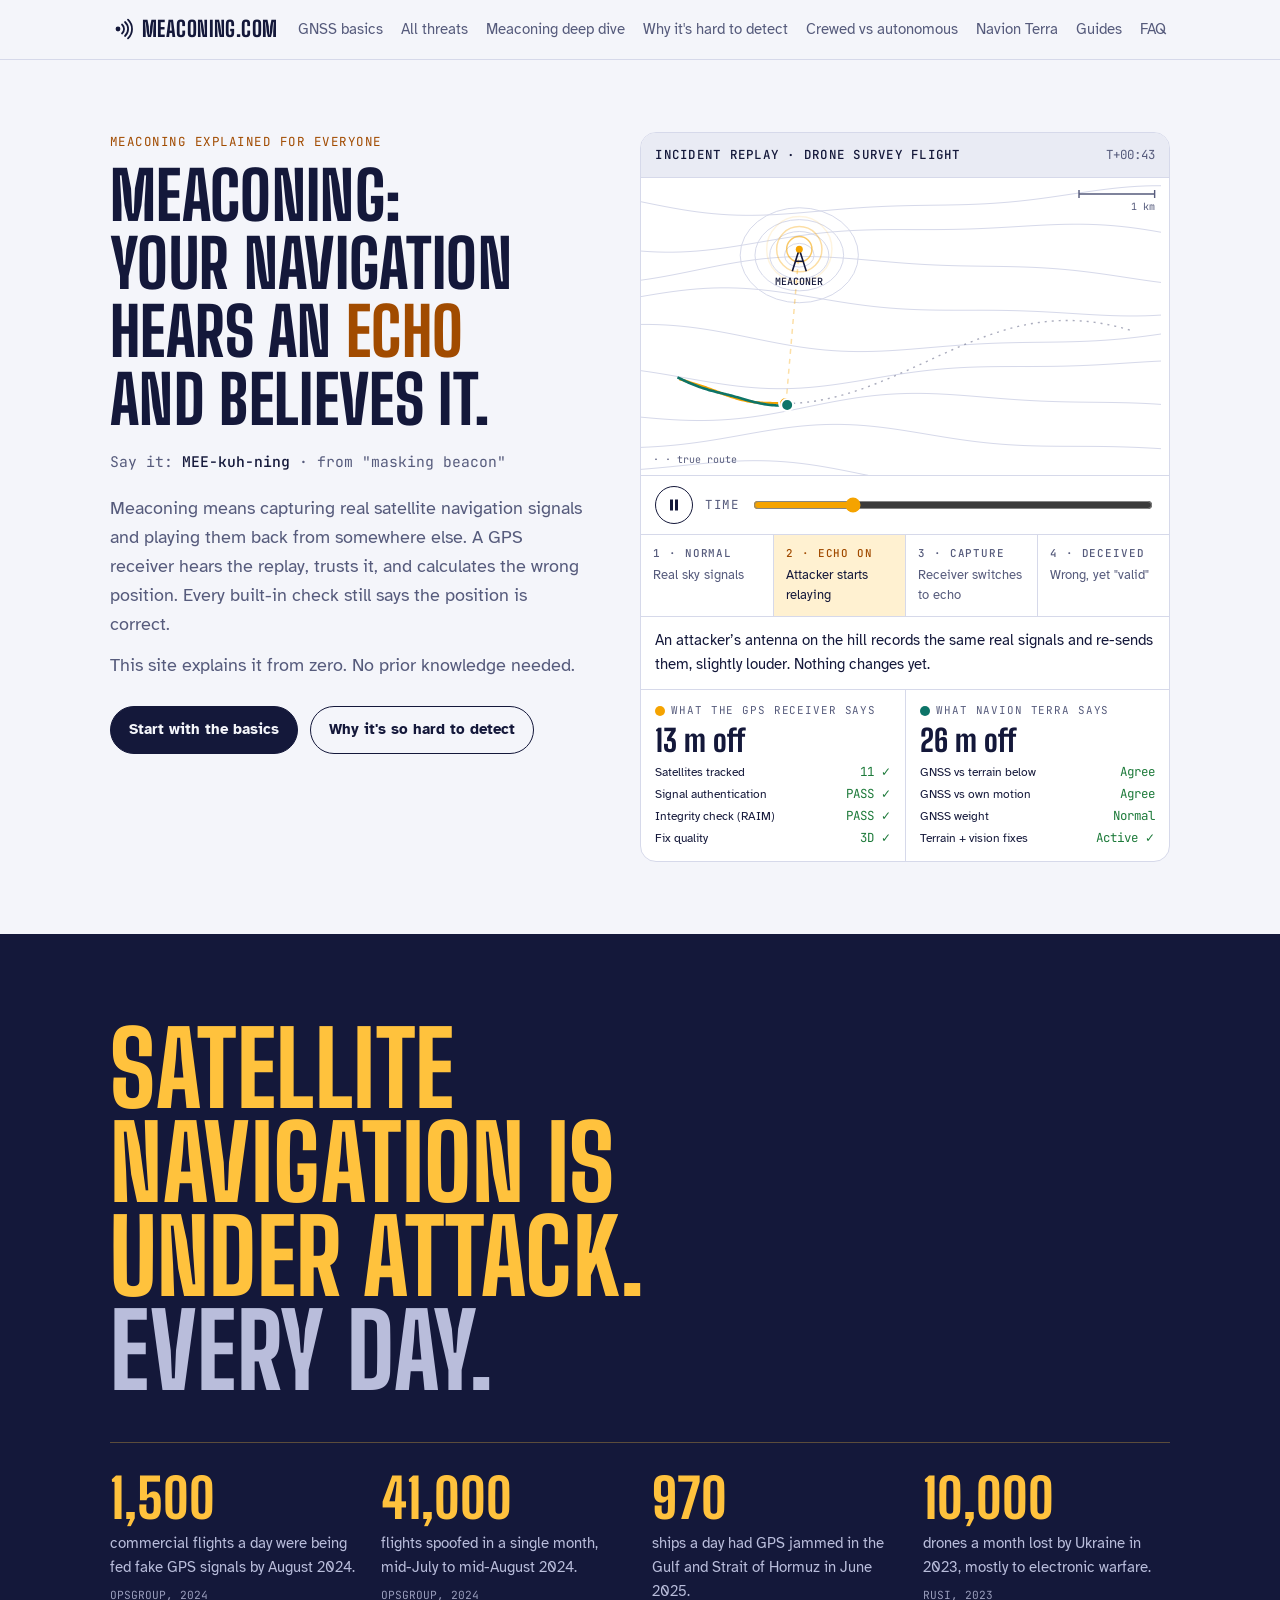
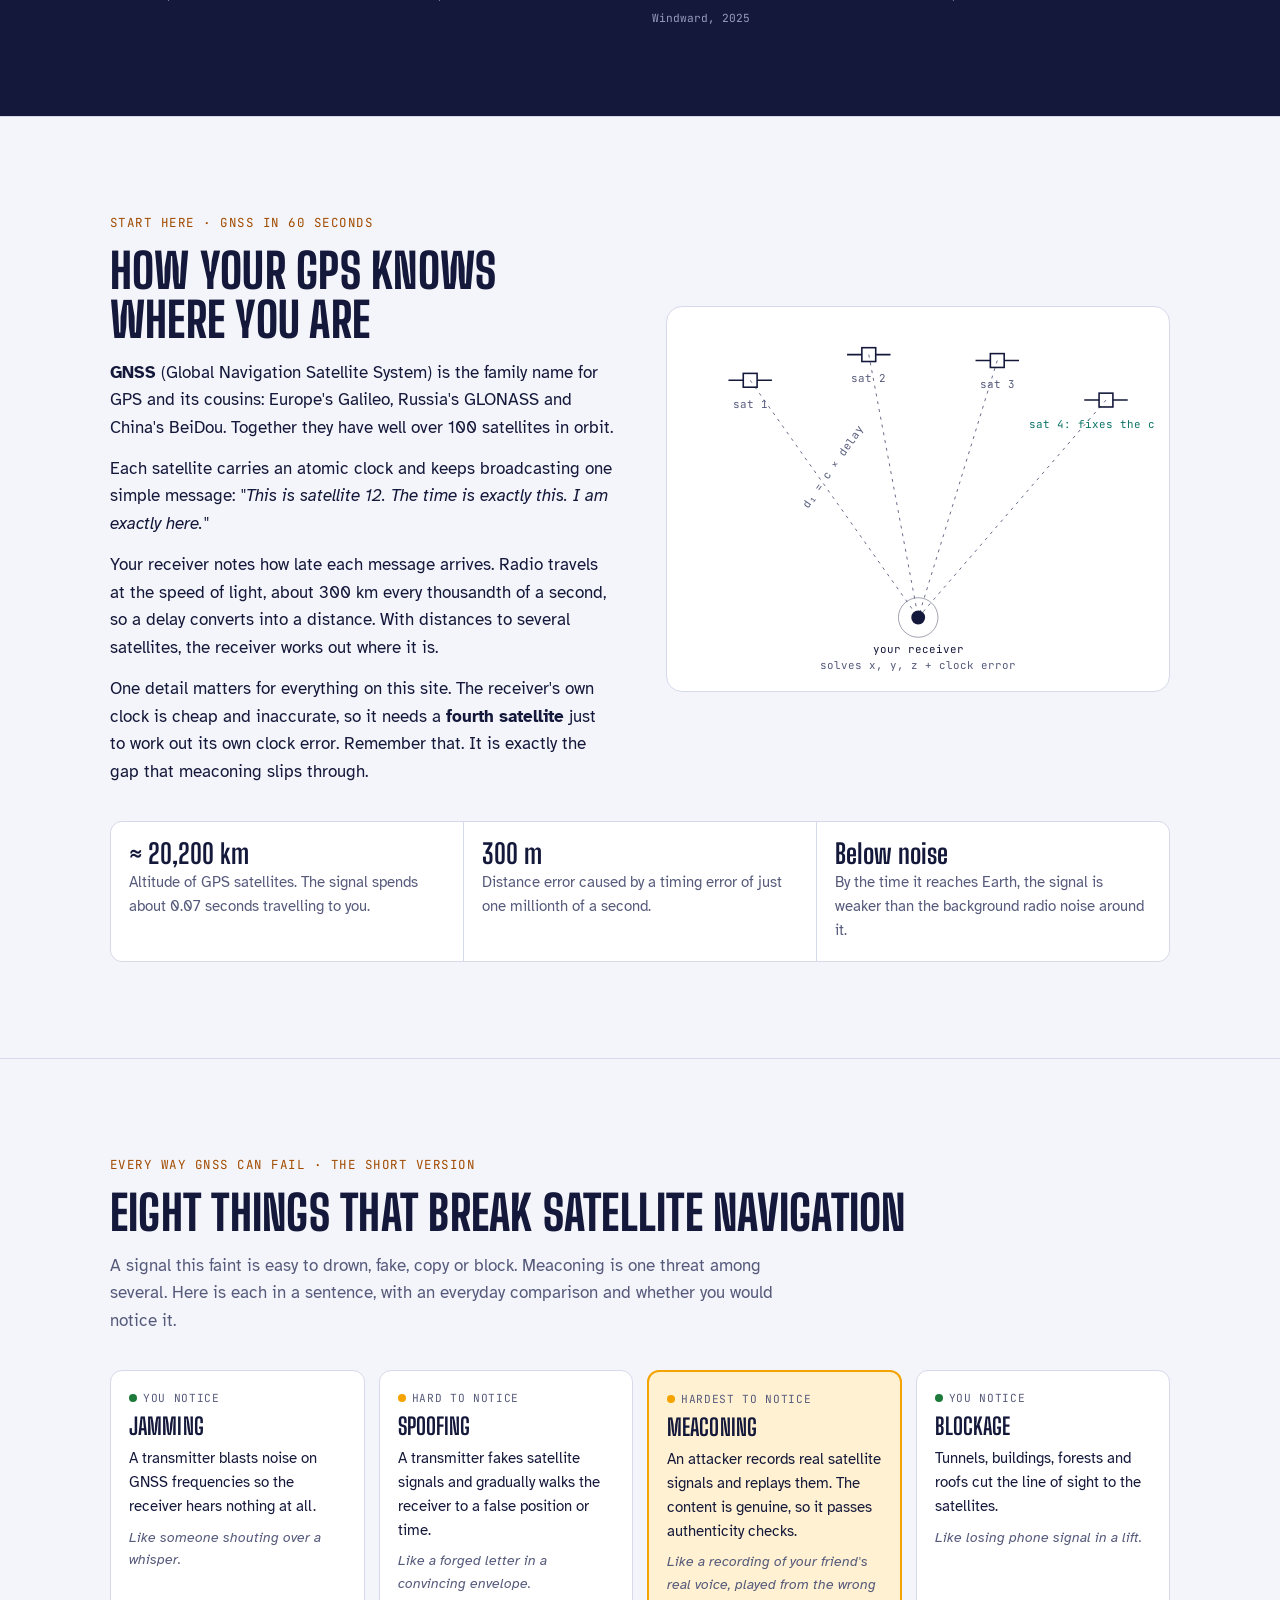
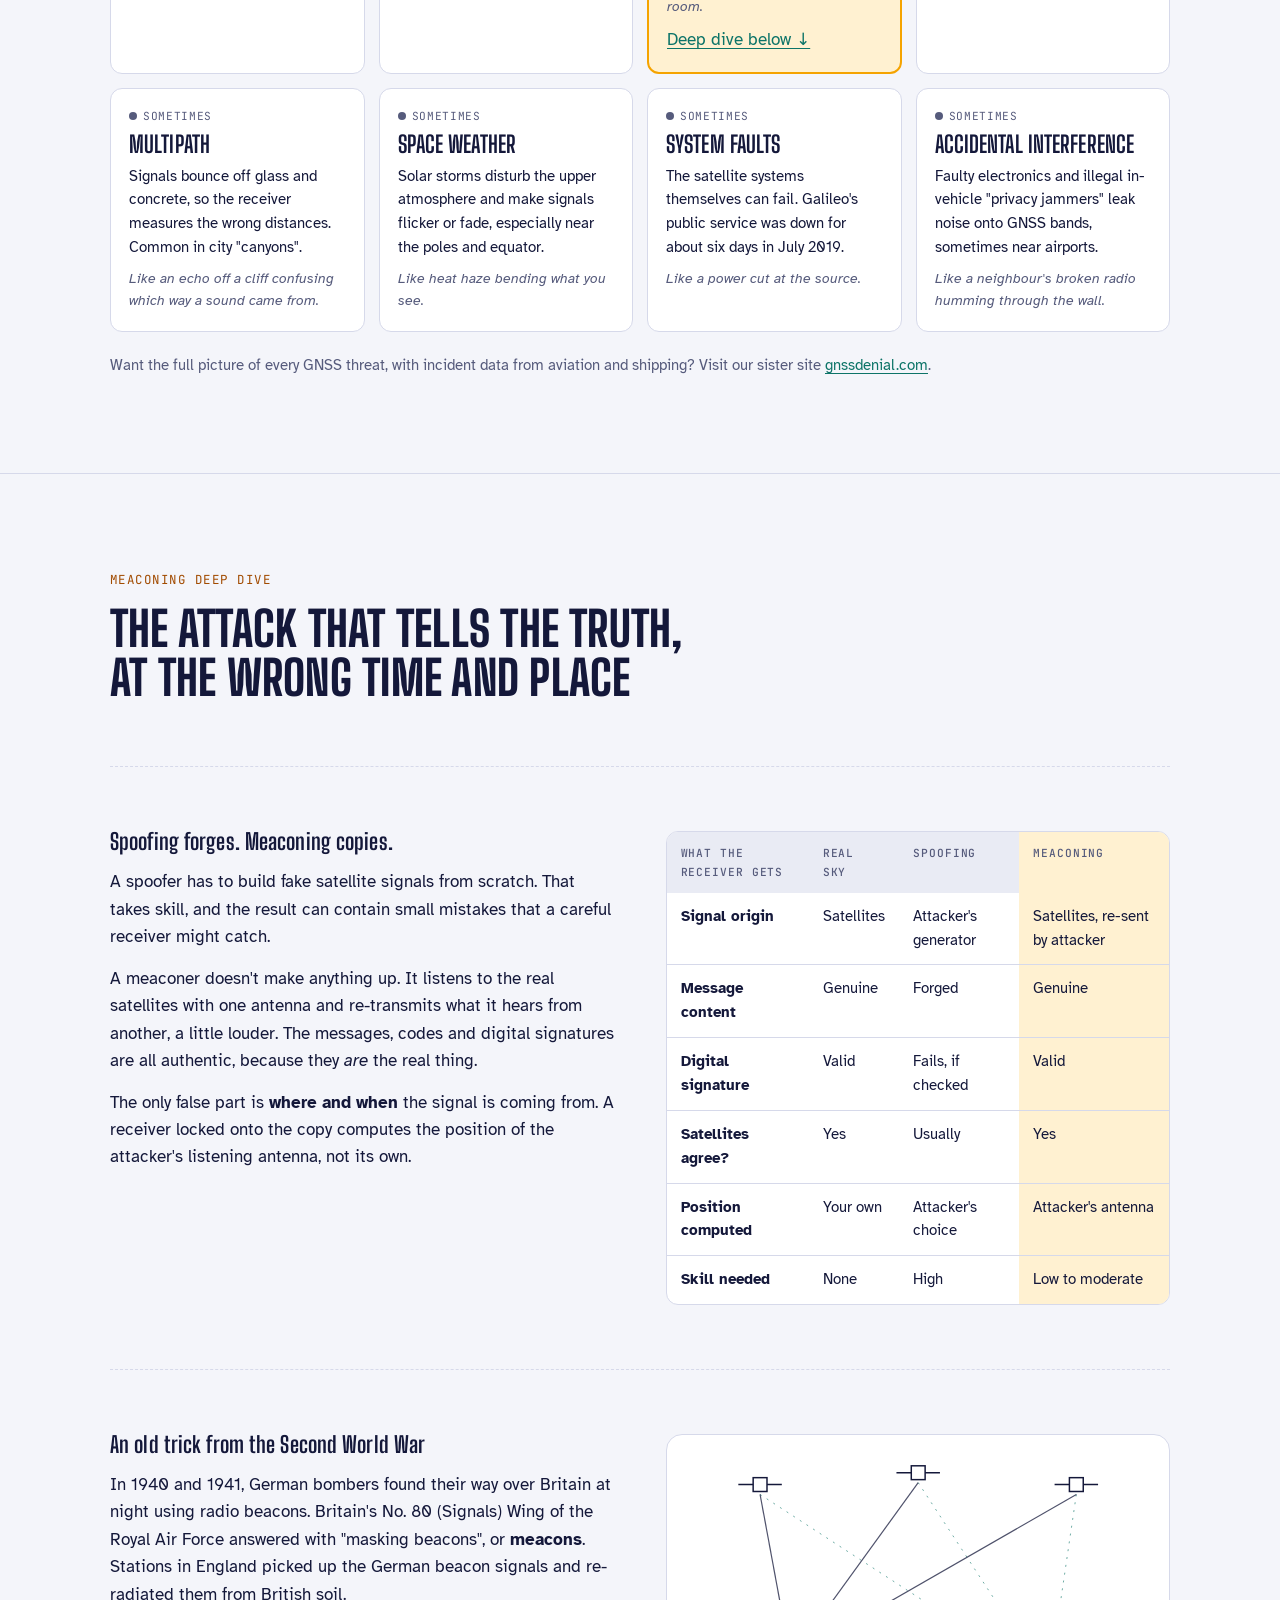
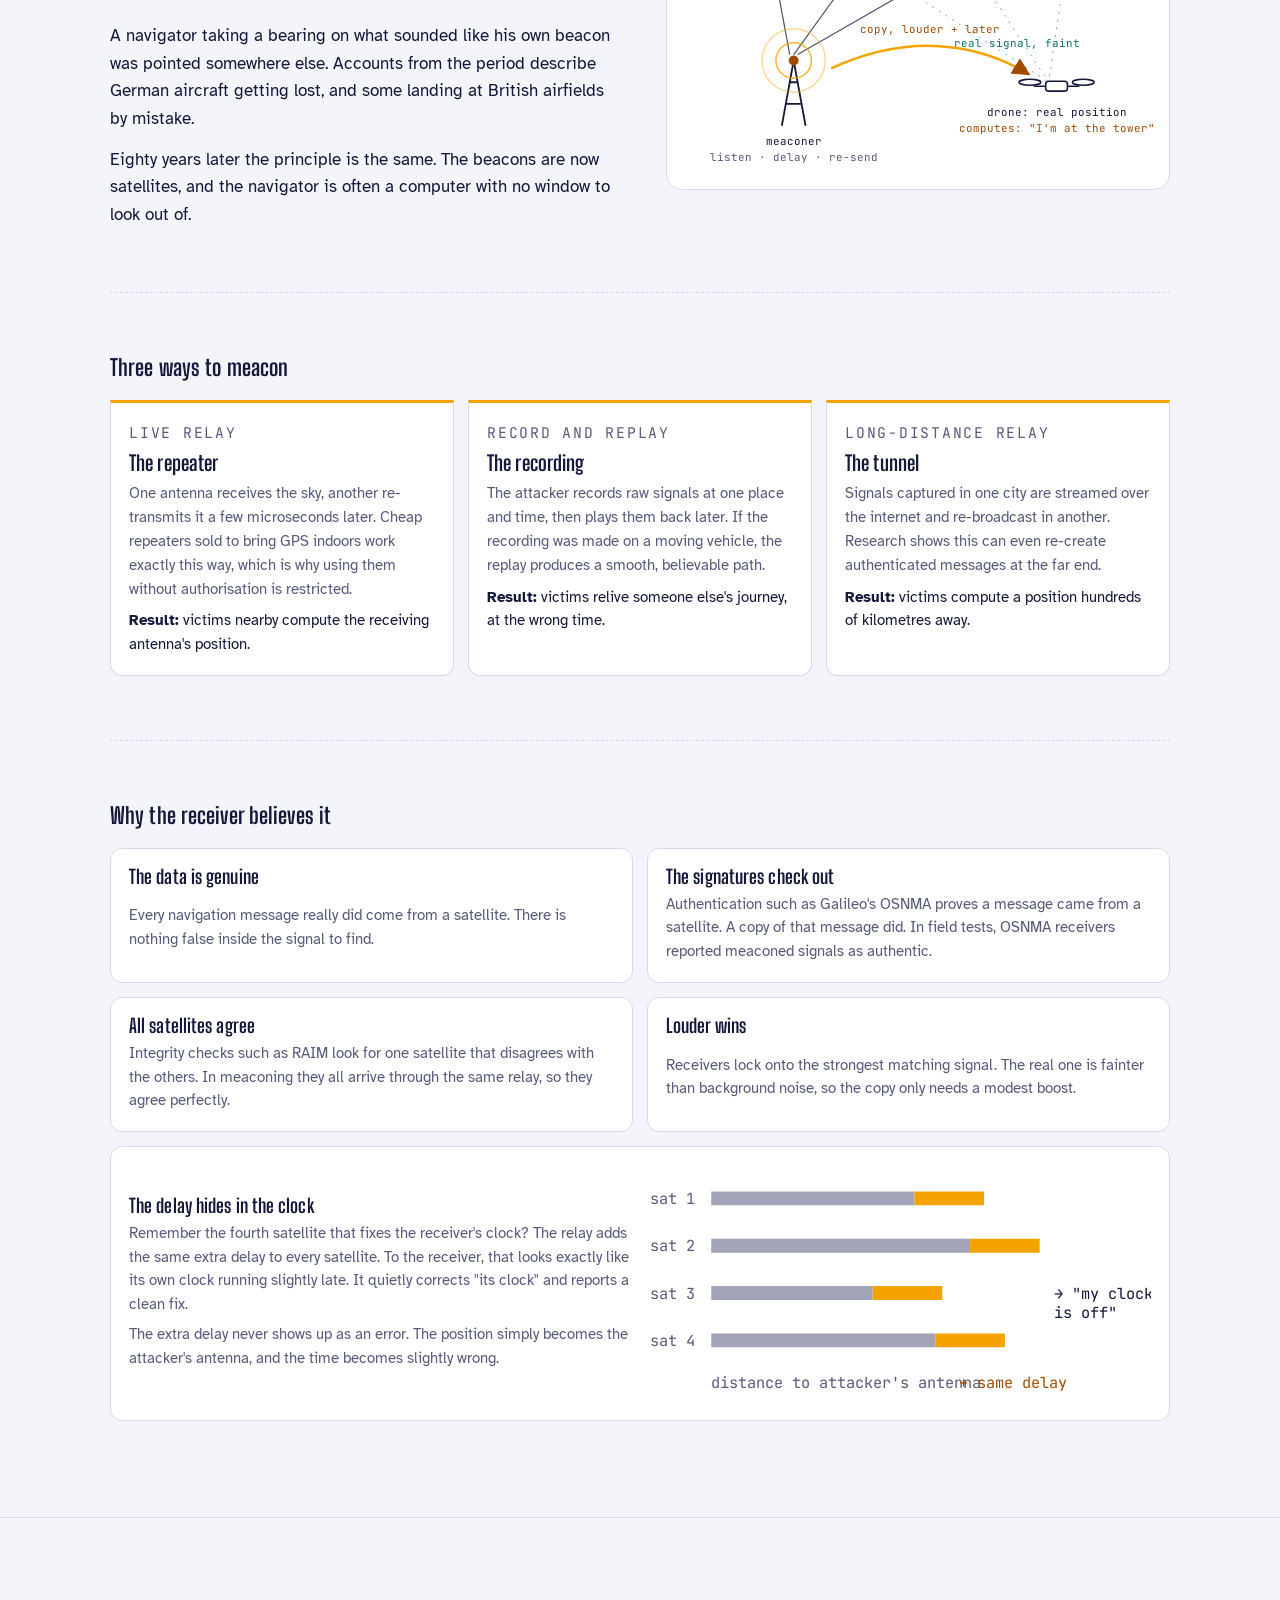
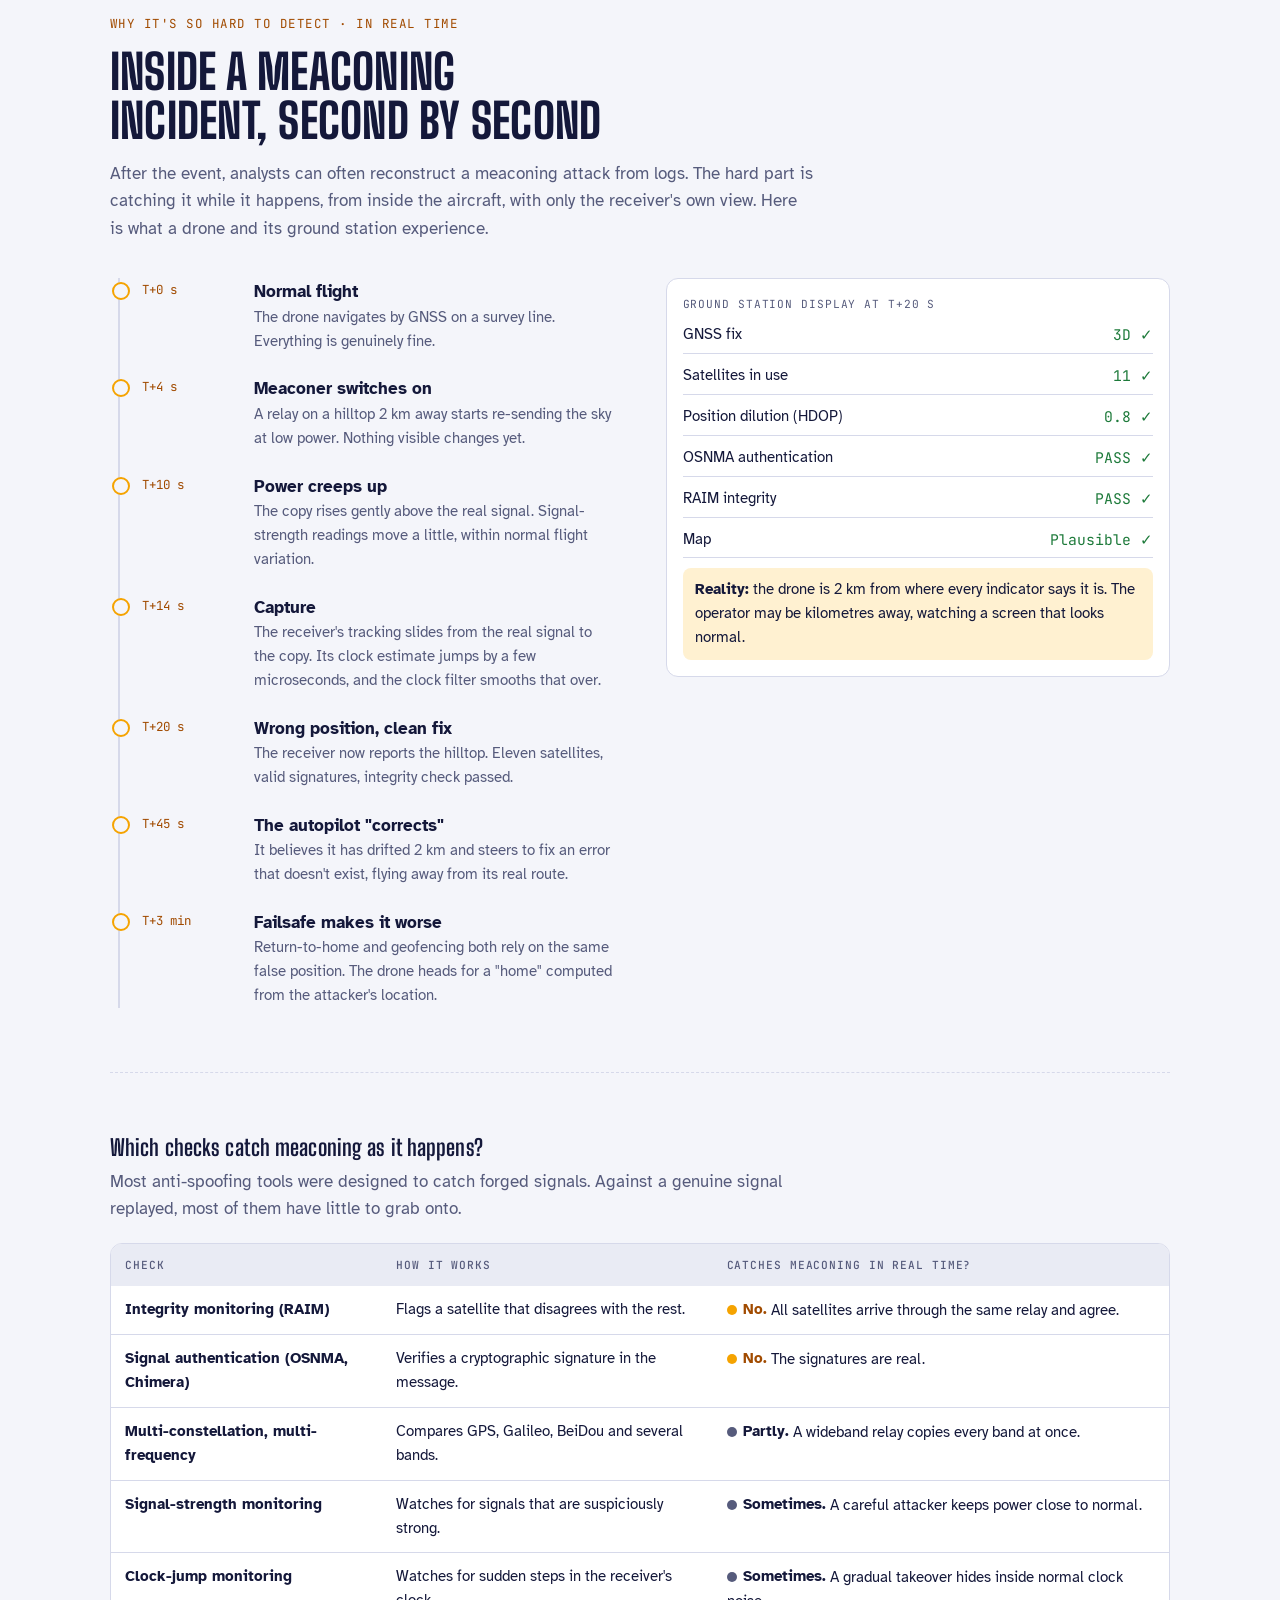
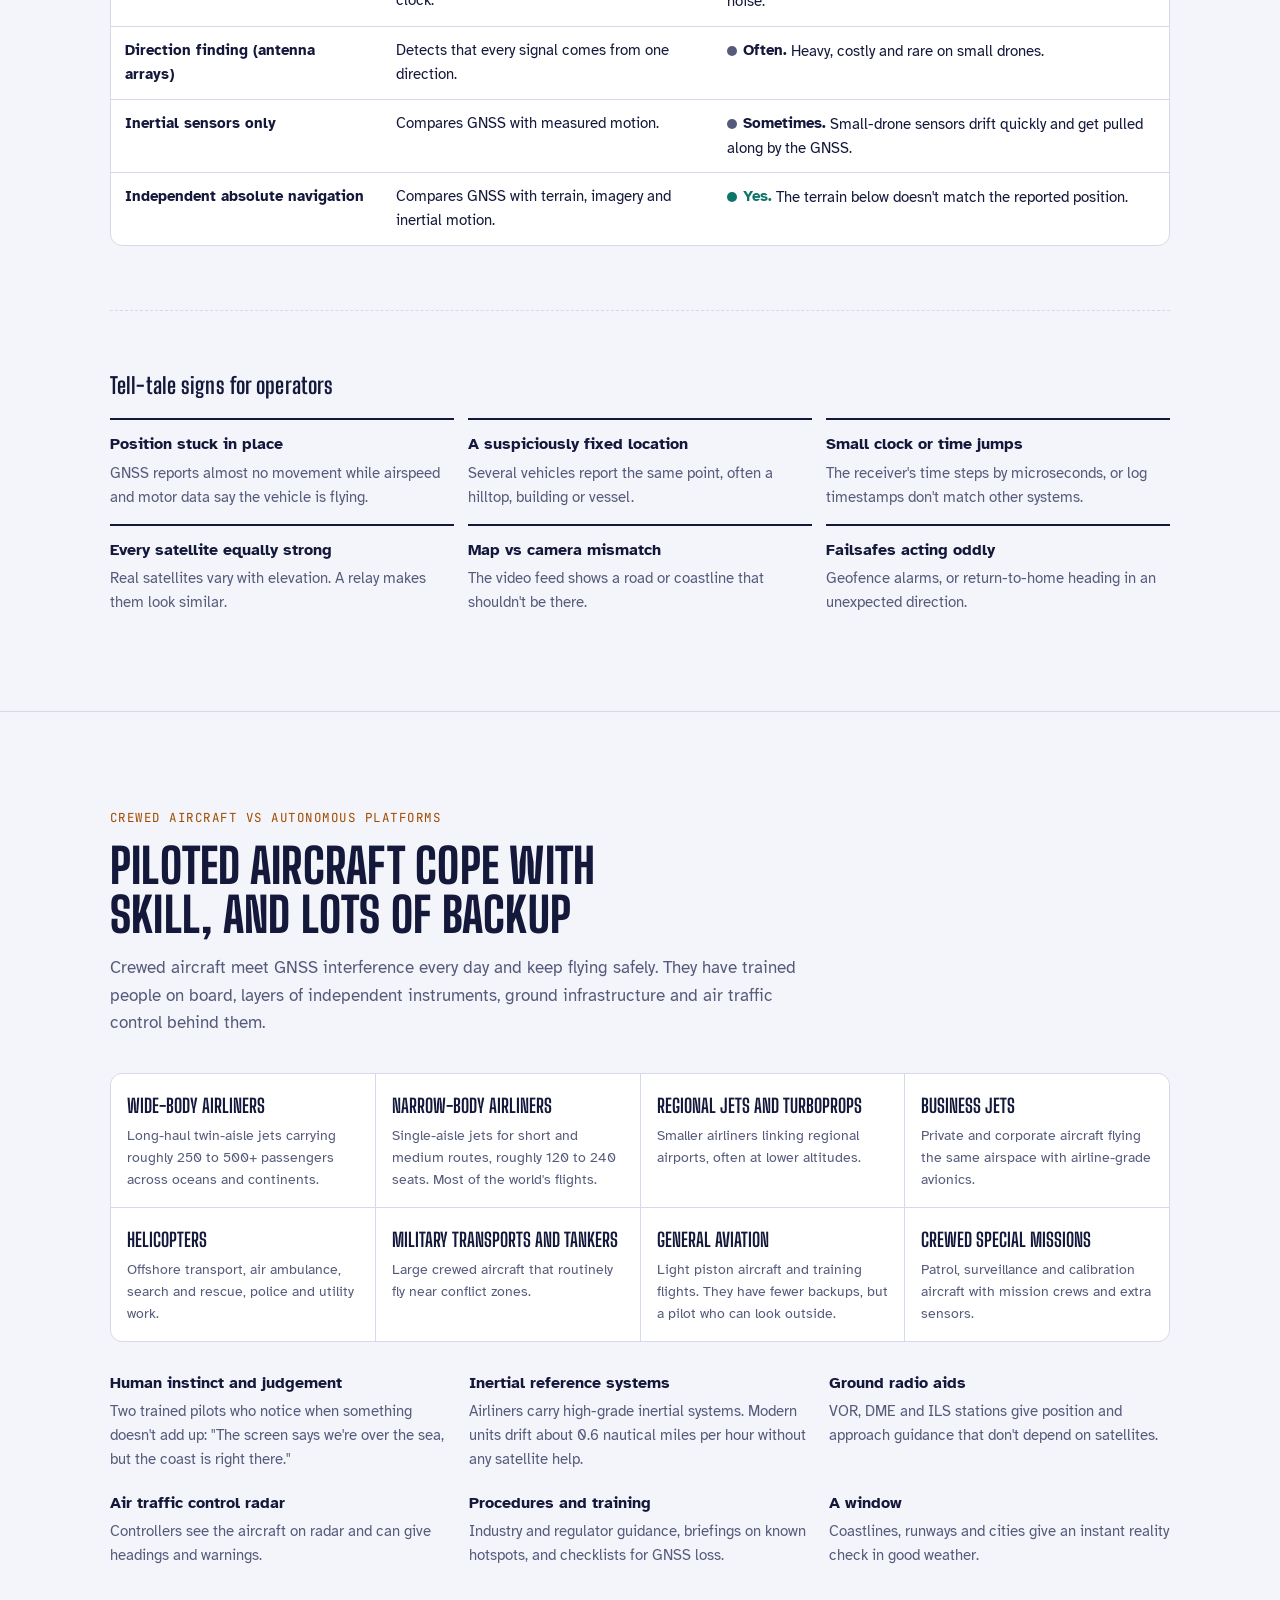
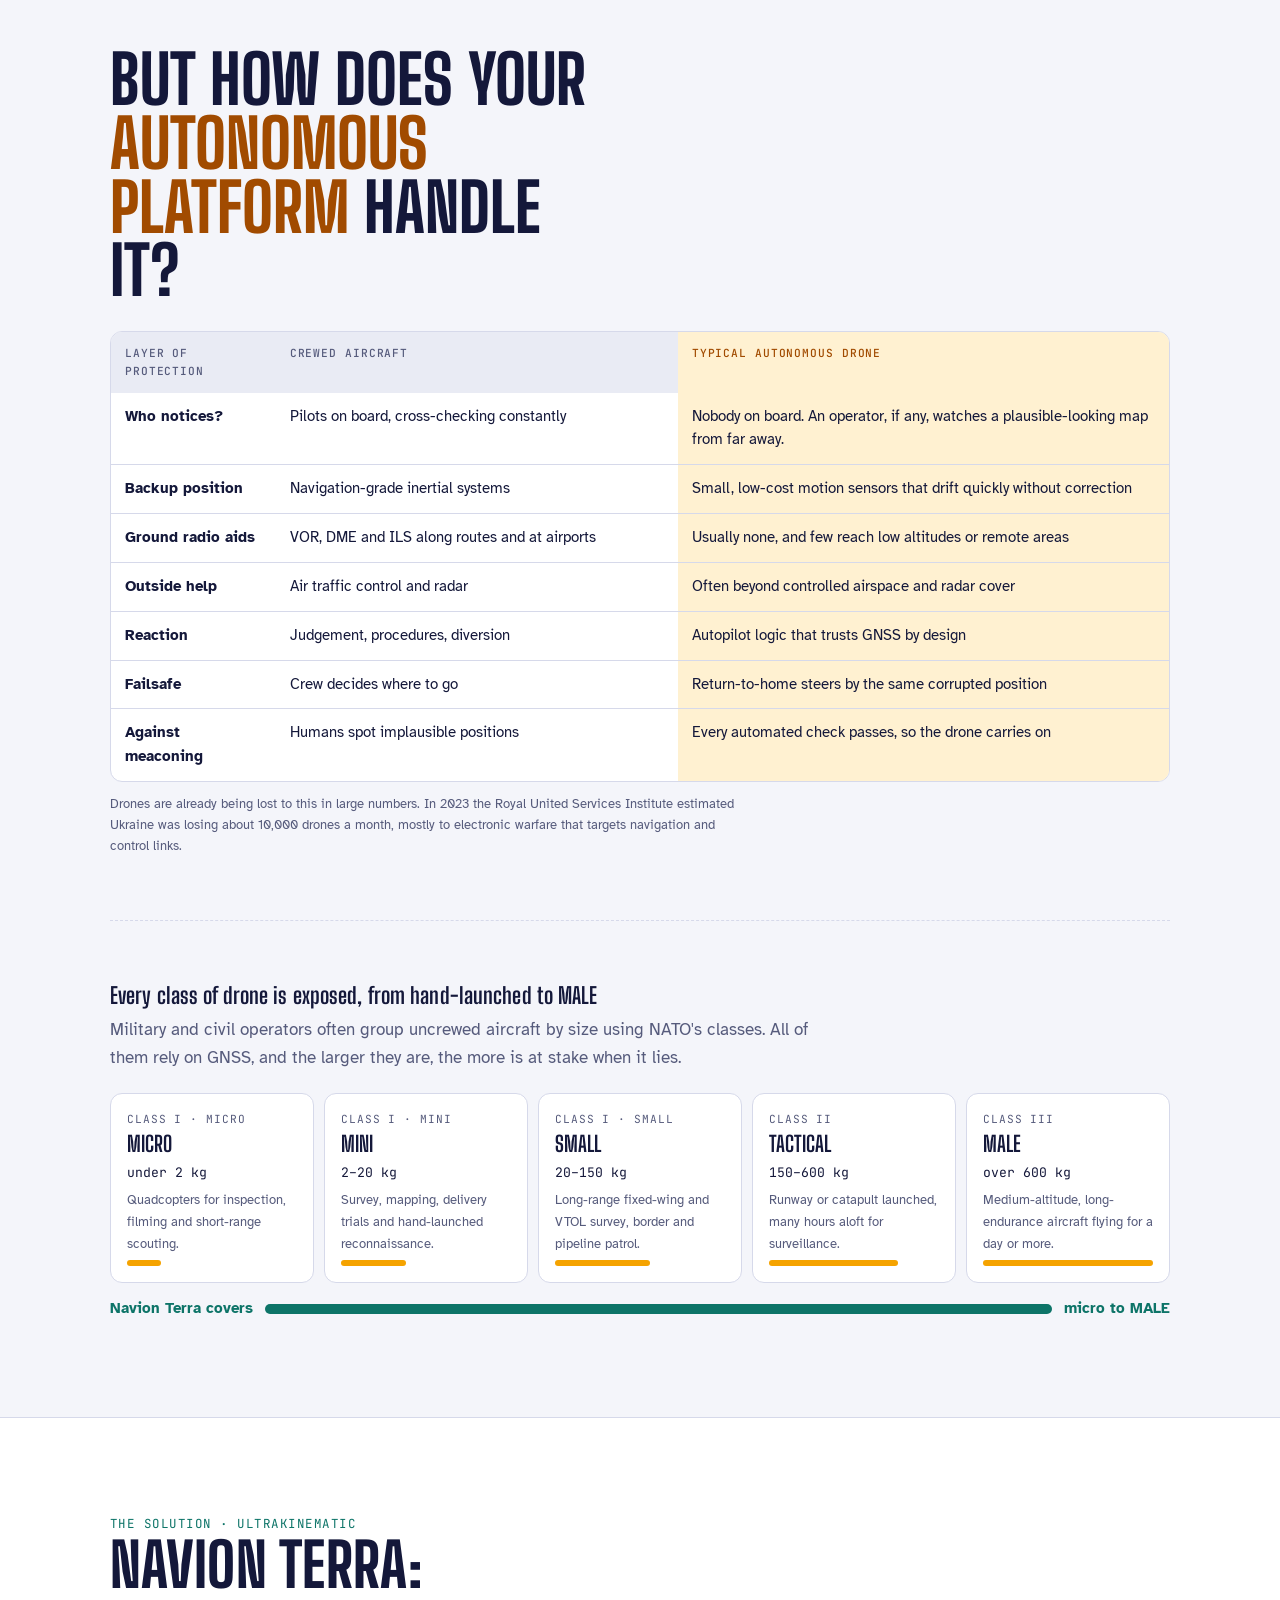
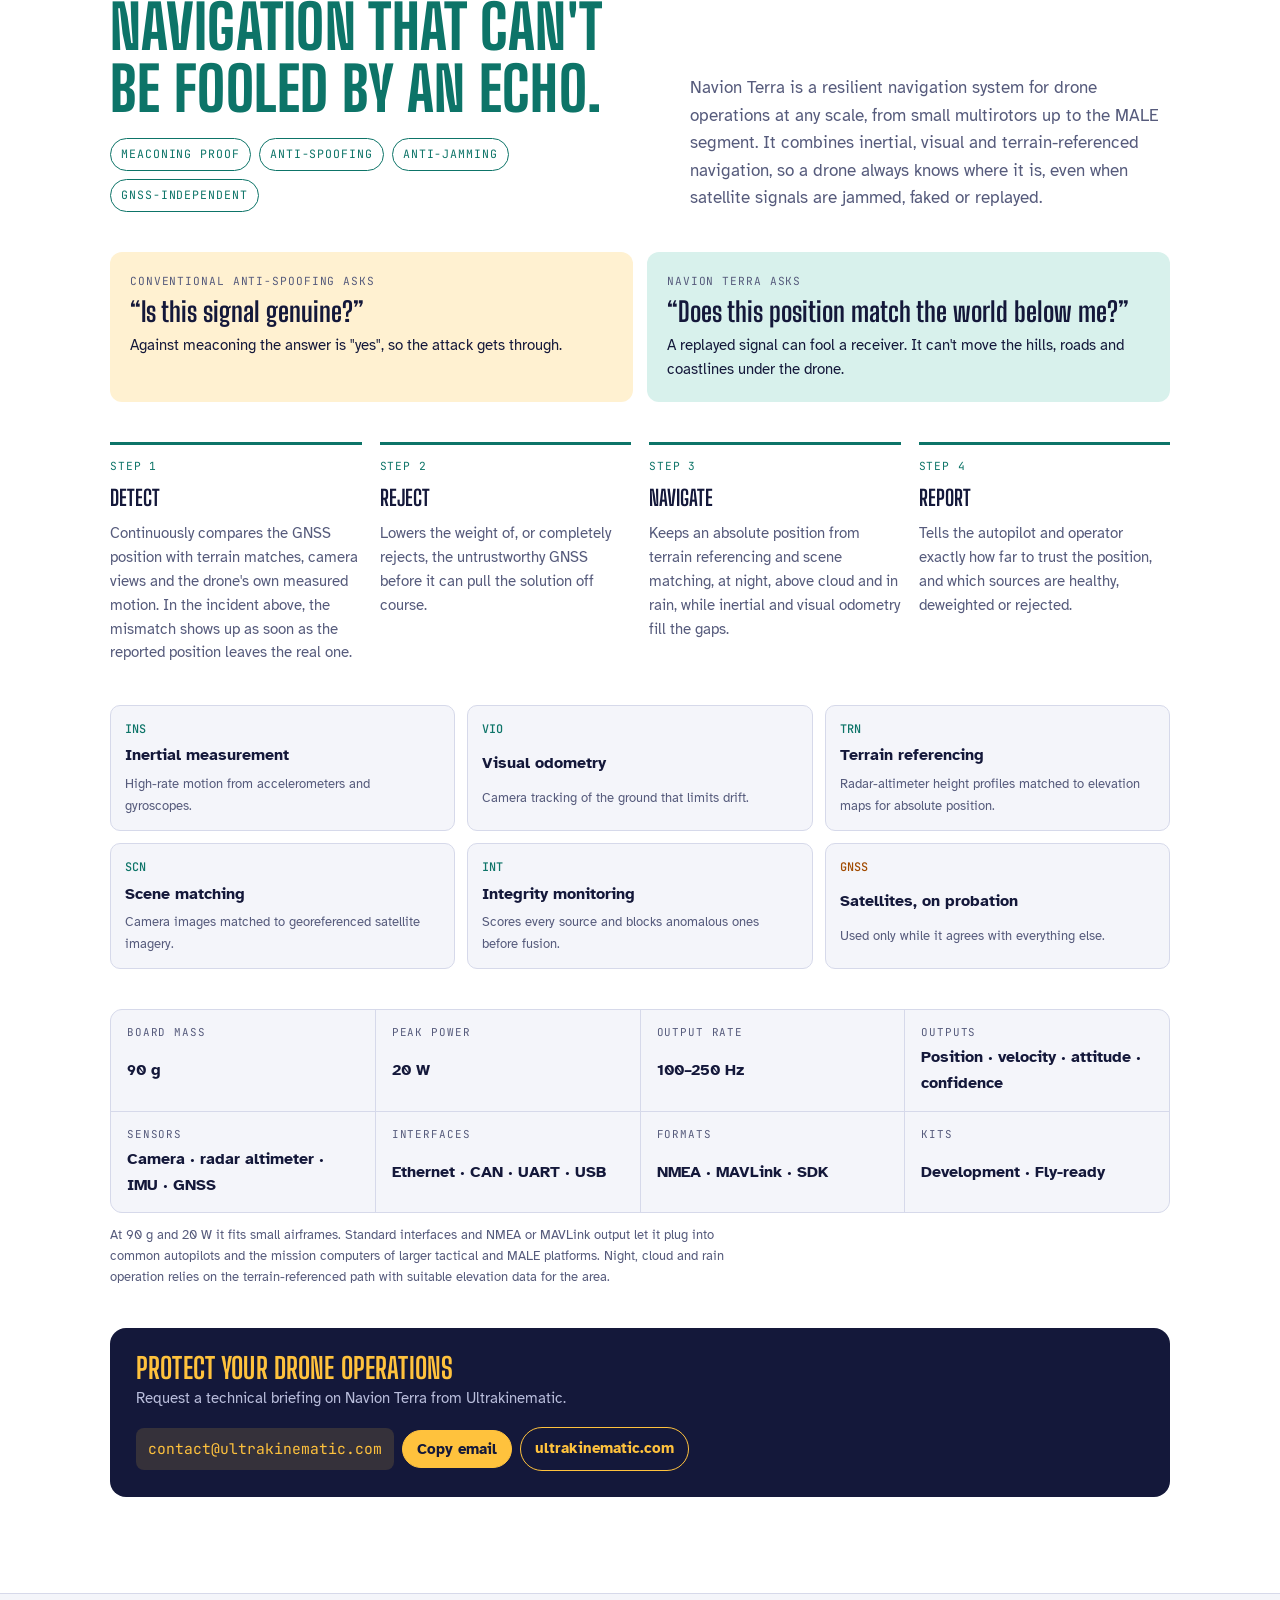
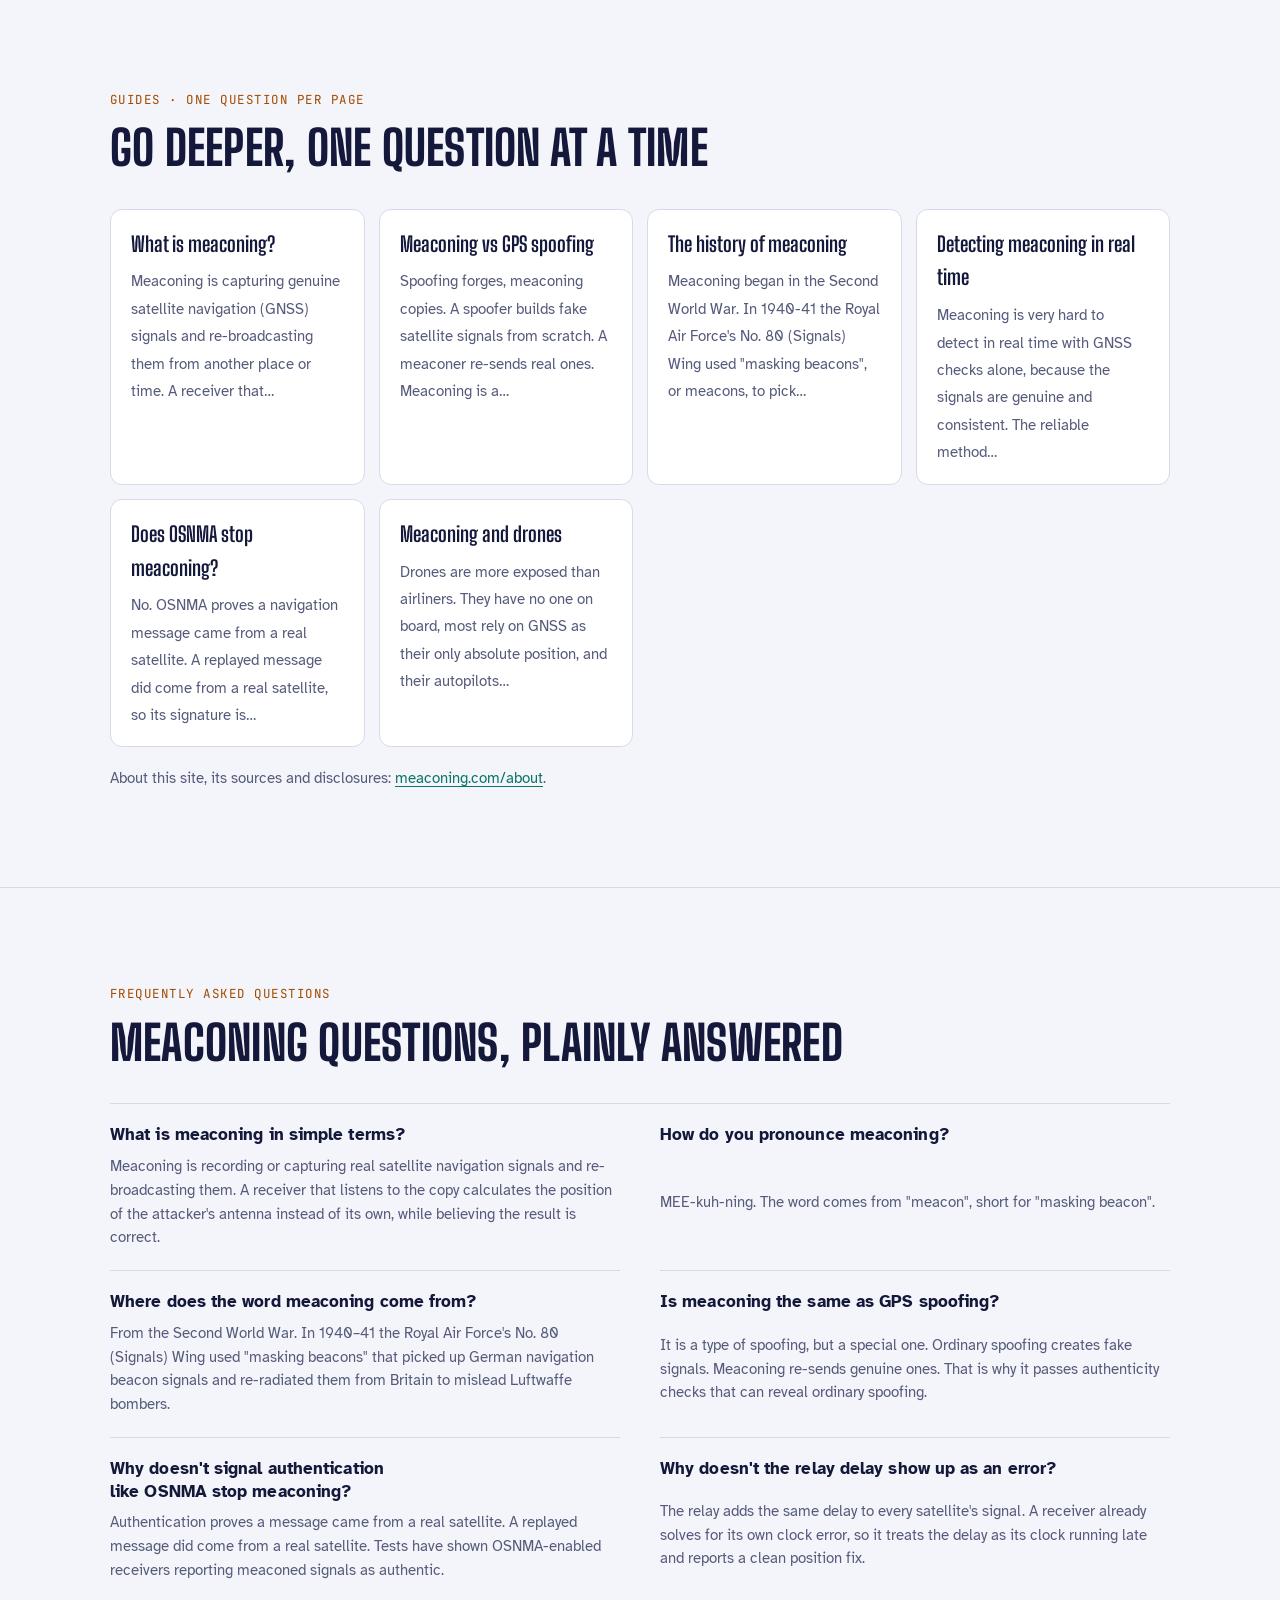
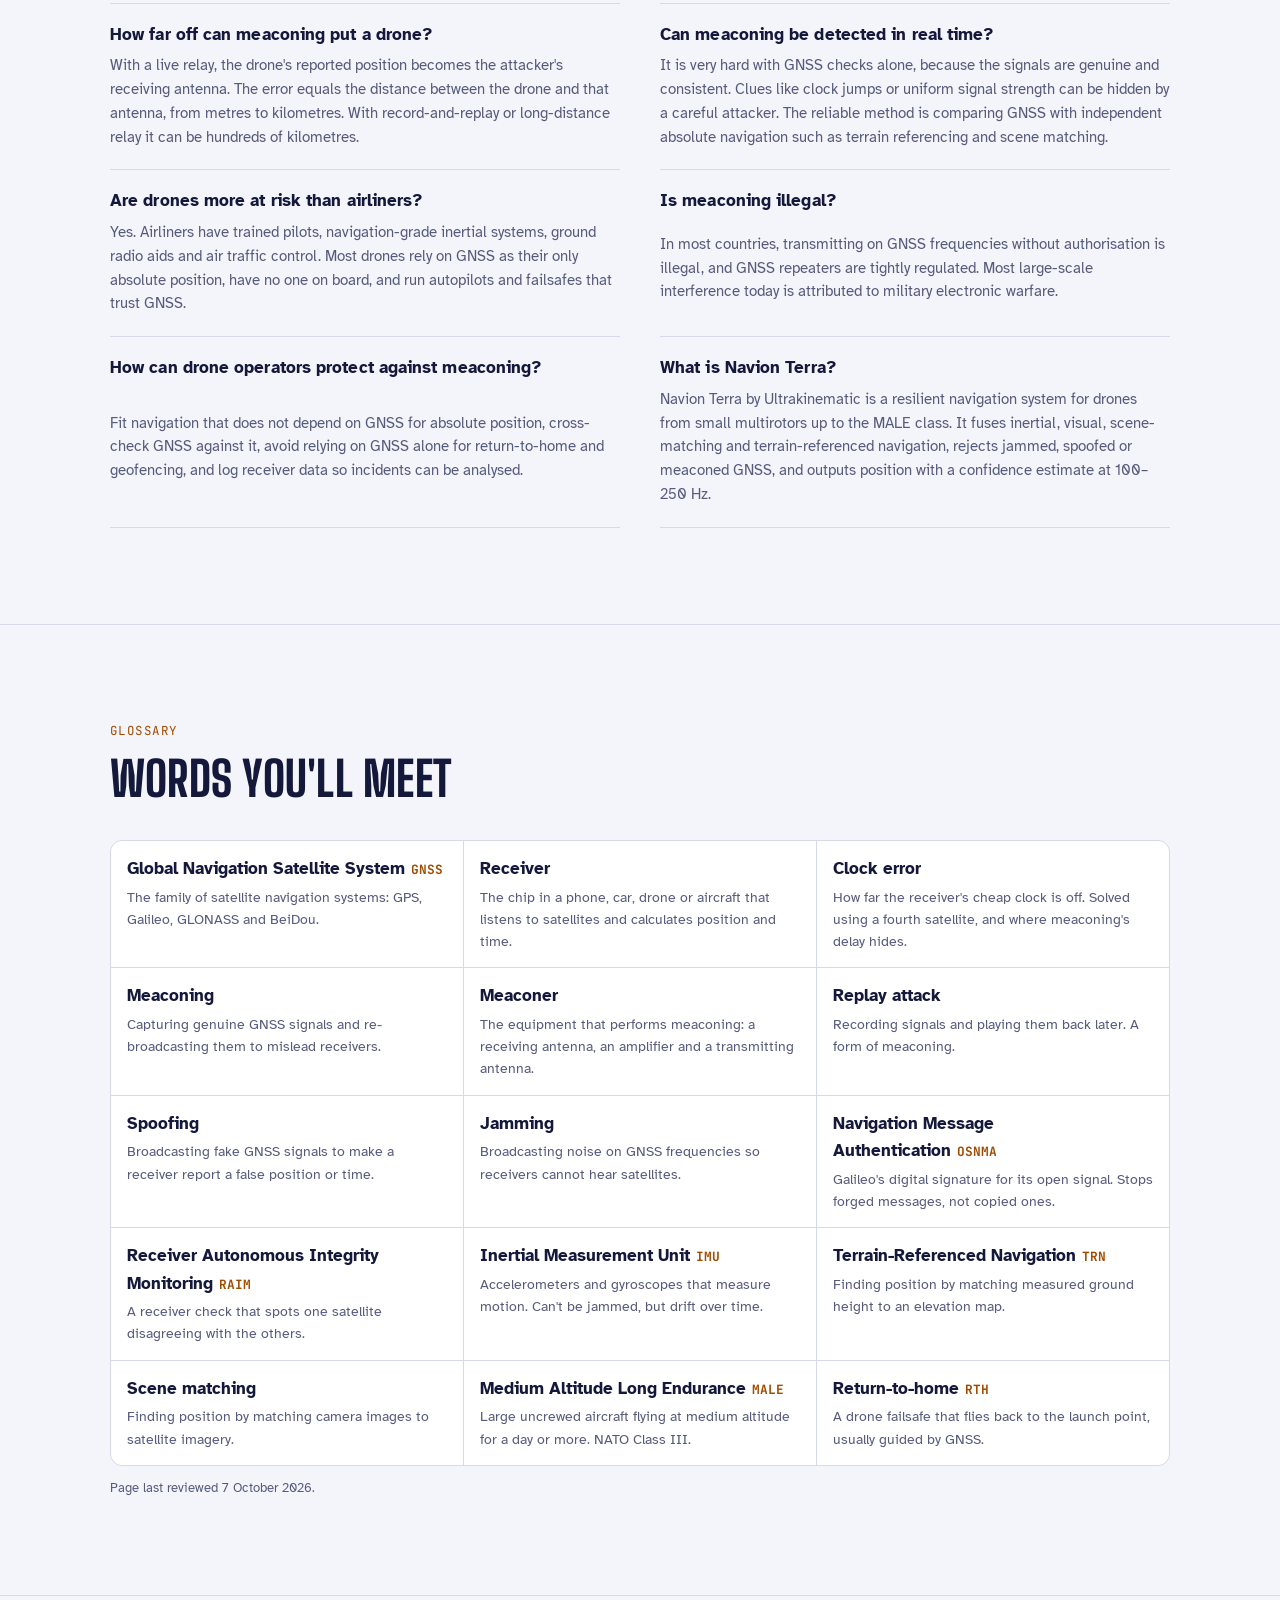
==== commit ce650474: "Add GEO guide pages, entity links, Markdown copies and indexing files Seven new pages (what-is-meaco" ====
--- a/index.html
+++ b/index.html
@@ -22,7 +22,7 @@
 <meta property="og:image:alt" content="Satellite navigation is under attack. Every day. Meaconing explained at meaconing.com">
 <meta property="og:locale" content="en_US">
 <meta property="article:published_time" content="2026-10-06">
-<meta property="article:modified_time" content="2026-10-06">
+<meta property="article:modified_time" content="2026-10-07">
 <meta name="twitter:card" content="summary_large_image">
 <meta name="twitter:title" content="Meaconing explained: when your navigation hears an echo and believes it">
 <meta name="twitter:description" content="Meaconing explained from zero: how GNSS signals are captured and replayed, why replay attacks pass authentication and integrity checks, how crewed aircraft cope, and how drones up to MALE class stay on course with Navion Terra.">
@@ -56,7 +56,13 @@
    "logo": "https://meaconing.com/icon-512.png",
    "sameAs": [
     "https://gnssdenial.com/"
-   ]
+   ],
+   "description": "Educational site explaining meaconing, the replay of genuine GNSS signals, for readers with no prior knowledge.",
+   "contactPoint": {
+    "@type": "ContactPoint",
+    "contactType": "editorial",
+    "email": "contact@meaconing.com"
+   }
   },
   {
    "@type": "TechArticle",
@@ -68,7 +74,7 @@
    "mainEntityOfPage": "https://meaconing.com/",
    "inLanguage": "en",
    "datePublished": "2026-10-06",
-   "dateModified": "2026-10-06",
+   "dateModified": "2026-10-07",
    "image": "https://meaconing.com/og-image.png",
    "author": {
     "@id": "https://meaconing.com/#org"
@@ -90,6 +96,22 @@
     },
     {
      "@id": "https://meaconing.com/#term-spoofing"
+    },
+    {
+     "@type": "Thing",
+     "name": "Meaconing",
+     "sameAs": [
+      "https://en.wikipedia.org/wiki/Meaconing",
+      "https://www.wikidata.org/wiki/Q6803124"
+     ]
+    },
+    {
+     "@type": "Thing",
+     "name": "Satellite navigation (GNSS)",
+     "sameAs": [
+      "https://en.wikipedia.org/wiki/Satellite_navigation",
+      "https://www.wikidata.org/wiki/Q179435"
+     ]
     }
    ],
    "mentions": [
@@ -98,7 +120,14 @@
     }
    ],
    "relatedLink": [
-    "https://gnssdenial.com/"
+    "https://gnssdenial.com/",
+    "https://meaconing.com/what-is-meaconing/",
+    "https://meaconing.com/meaconing-vs-spoofing/",
+    "https://meaconing.com/history-of-meaconing/",
+    "https://meaconing.com/detect-meaconing/",
+    "https://meaconing.com/osnma-and-meaconing/",
+    "https://meaconing.com/meaconing-and-drones/",
+    "https://meaconing.com/about/"
    ],
    "citation": [
     "https://ops.group/dashboard/wp-content/uploads/2024/09/GPS-Spoofing-Final-Report-OPSGROUP-WG-OG24.pdf",
@@ -116,6 +145,44 @@
     "https://www.sbg-systems.com/glossary/meaconing/",
     "https://ultrakinematic.com",
     "https://gnssdenial.com"
+   ],
+   "hasPart": [
+    {
+     "@type": "TechArticle",
+     "@id": "https://meaconing.com/what-is-meaconing/#article",
+     "name": "What is meaconing?",
+     "url": "https://meaconing.com/what-is-meaconing/"
+    },
+    {
+     "@type": "TechArticle",
+     "@id": "https://meaconing.com/meaconing-vs-spoofing/#article",
+     "name": "Meaconing vs GPS spoofing",
+     "url": "https://meaconing.com/meaconing-vs-spoofing/"
+    },
+    {
+     "@type": "TechArticle",
+     "@id": "https://meaconing.com/history-of-meaconing/#article",
+     "name": "The history of meaconing",
+     "url": "https://meaconing.com/history-of-meaconing/"
+    },
+    {
+     "@type": "TechArticle",
+     "@id": "https://meaconing.com/detect-meaconing/#article",
+     "name": "Detecting meaconing in real time",
+     "url": "https://meaconing.com/detect-meaconing/"
+    },
+    {
+     "@type": "TechArticle",
+     "@id": "https://meaconing.com/osnma-and-meaconing/#article",
+     "name": "Does OSNMA stop meaconing?",
+     "url": "https://meaconing.com/osnma-and-meaconing/"
+    },
+    {
+     "@type": "TechArticle",
+     "@id": "https://meaconing.com/meaconing-and-drones/#article",
+     "name": "Meaconing and drones",
+     "url": "https://meaconing.com/meaconing-and-drones/"
+    }
    ]
   },
   {
@@ -231,7 +298,11 @@
      "name": "Global Navigation Satellite System",
      "description": "The family of satellite navigation systems: GPS, Galileo, GLONASS and BeiDou.",
      "inDefinedTermSet": "https://meaconing.com/#glossary",
-     "termCode": "GNSS"
+     "termCode": "GNSS",
+     "sameAs": [
+      "https://en.wikipedia.org/wiki/Satellite_navigation",
+      "https://www.wikidata.org/wiki/Q179435"
+     ]
     },
     {
      "@type": "DefinedTerm",
@@ -252,7 +323,11 @@
      "@id": "https://meaconing.com/#term-meaconing",
      "name": "Meaconing",
      "description": "Capturing genuine GNSS signals and re-broadcasting them to mislead receivers.",
-     "inDefinedTermSet": "https://meaconing.com/#glossary"
+     "inDefinedTermSet": "https://meaconing.com/#glossary",
+     "sameAs": [
+      "https://en.wikipedia.org/wiki/Meaconing",
+      "https://www.wikidata.org/wiki/Q6803124"
+     ]
     },
     {
      "@type": "DefinedTerm",
@@ -266,14 +341,22 @@
      "@id": "https://meaconing.com/#term-replay-attack",
      "name": "Replay attack",
      "description": "Recording signals and playing them back later. A form of meaconing.",
-     "inDefinedTermSet": "https://meaconing.com/#glossary"
+     "inDefinedTermSet": "https://meaconing.com/#glossary",
+     "sameAs": [
+      "https://en.wikipedia.org/wiki/Replay_attack",
+      "https://www.wikidata.org/wiki/Q1756025"
+     ]
     },
     {
      "@type": "DefinedTerm",
      "@id": "https://meaconing.com/#term-spoofing",
      "name": "Spoofing",
      "description": "Broadcasting fake GNSS signals to make a receiver report a false position or time.",
-     "inDefinedTermSet": "https://meaconing.com/#glossary"
+     "inDefinedTermSet": "https://meaconing.com/#glossary",
+     "sameAs": [
+      "https://en.wikipedia.org/wiki/GNSS_spoofing",
+      "https://www.wikidata.org/wiki/Q1486517"
+     ]
     },
     {
      "@type": "DefinedTerm",
@@ -296,7 +379,11 @@
      "name": "Receiver Autonomous Integrity Monitoring",
      "description": "A receiver check that spots one satellite disagreeing with the others.",
      "inDefinedTermSet": "https://meaconing.com/#glossary",
-     "termCode": "RAIM"
+     "termCode": "RAIM",
+     "sameAs": [
+      "https://en.wikipedia.org/wiki/Receiver_autonomous_integrity_monitoring",
+      "https://www.wikidata.org/wiki/Q2135146"
+     ]
     },
     {
      "@type": "DefinedTerm",
@@ -690,6 +777,12 @@
   .panels{grid-template-columns:1fr}
   .pn+.pn{border-left:0;border-top:1px solid var(--line)}
 }
+
+.gcards{display:grid;grid-template-columns:repeat(auto-fit,minmax(250px,1fr));gap:14px}
+.gcard{display:block;padding:18px 20px;border:1px solid var(--line);border-radius:var(--r);background:var(--surface);text-decoration:none;color:var(--ink)}
+.gcard:hover{border-color:var(--echo-fill)}
+.gcard b{display:block;font-family:var(--f-display);font-size:1.3rem;font-weight:700;margin-bottom:6px}
+.gcard span{font-size:var(--t-sm);color:var(--muted)}
 </style>
 </head>
 <body>
@@ -703,6 +796,7 @@
       <a href="#detection">Why it's hard to detect</a>
       <a href="#autonomy">Crewed vs autonomous</a>
       <a href="#navion">Navion Terra</a>
+      <a href="#guides">Guides</a>
       <a href="#faq">FAQ</a>
       <a href="#glossary">Glossary</a>
     </div>
@@ -1126,6 +1220,14 @@
   </div>
 </section>
 
+<section id="guides" aria-labelledby="h-guides">
+  <div class="wrap">
+    <div class="sechead"><p class="eyebrow">Guides · one question per page</p><h2 id="h-guides">Go deeper, one question at a time</h2></div>
+    <div class="gcards"><a class="gcard" href="/what-is-meaconing/"><b>What is meaconing?</b><span>Meaconing is capturing genuine satellite navigation (GNSS) signals and re-broadcasting them from another place or time. A receiver that…</span></a><a class="gcard" href="/meaconing-vs-spoofing/"><b>Meaconing vs GPS spoofing</b><span>Spoofing forges, meaconing copies. A spoofer builds fake satellite signals from scratch. A meaconer re-sends real ones. Meaconing is a…</span></a><a class="gcard" href="/history-of-meaconing/"><b>The history of meaconing</b><span>Meaconing began in the Second World War. In 1940-41 the Royal Air Force's No. 80 (Signals) Wing used "masking beacons", or meacons, to pick…</span></a><a class="gcard" href="/detect-meaconing/"><b>Detecting meaconing in real time</b><span>Meaconing is very hard to detect in real time with GNSS checks alone, because the signals are genuine and consistent. The reliable method…</span></a><a class="gcard" href="/osnma-and-meaconing/"><b>Does OSNMA stop meaconing?</b><span>No. OSNMA proves a navigation message came from a real satellite. A replayed message did come from a real satellite, so its signature is…</span></a><a class="gcard" href="/meaconing-and-drones/"><b>Meaconing and drones</b><span>Drones are more exposed than airliners. They have no one on board, most rely on GNSS as their only absolute position, and their autopilots…</span></a></div>
+    <p class="foot" style="margin-top:20px;color:var(--muted);font-size:var(--t-sm)">About this site, its sources and disclosures: <a href="/about/">meaconing.com/about</a>.</p>
+  </div>
+</section>
+
 <section id="faq" aria-labelledby="h-faq">
   <div class="wrap">
     <div class="sechead"><p class="eyebrow">Frequently asked questions</p><h2 id="h-faq">Meaconing questions, plainly answered</h2></div>
@@ -1166,7 +1268,7 @@
       <div><dt>Medium Altitude Long Endurance<abbr>MALE</abbr></dt><dd>Large uncrewed aircraft flying at medium altitude for a day or more. NATO Class III.</dd></div>
       <div><dt>Return-to-home<abbr>RTH</abbr></dt><dd>A drone failsafe that flies back to the launch point, usually guided by GNSS.</dd></div>
     </dl>
-    <p class="foot">Page last reviewed <time datetime="2026-10-06">6 October 2026</time>.</p>
+    <p class="foot">Page last reviewed <time datetime="2026-10-07">7 October 2026</time>.</p>
   </div>
 </section>
 
@@ -1197,7 +1299,7 @@
 <footer>
   <div class="wrap">
     <span>meaconing.com · Meaconing explained for everyone · Sister site: <a href="https://gnssdenial.com">gnssdenial.com</a></span>
-    <span>Navion Terra is a product of Ultrakinematic.</span>
+    <span>Navion Terra is a product of Ultrakinematic. <a href="/about/">About</a></span>
   </div>
 </footer>
 
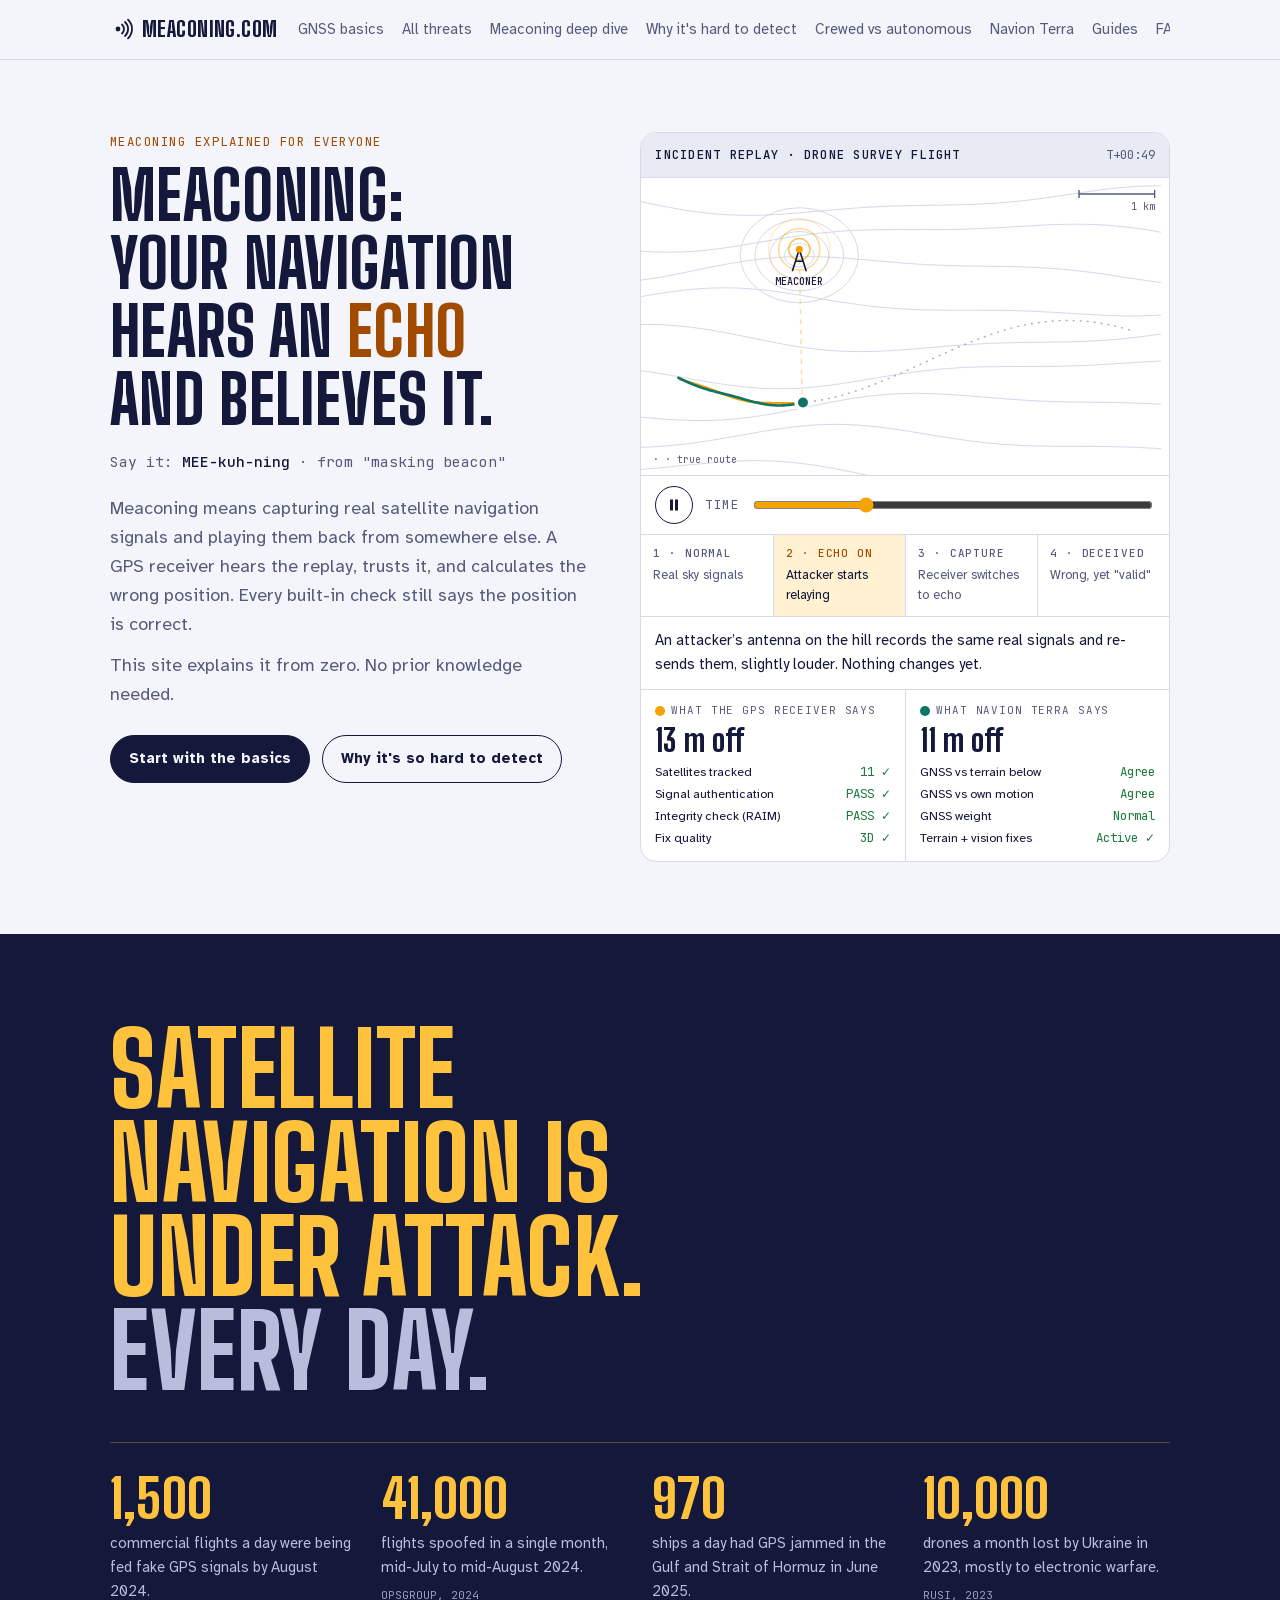
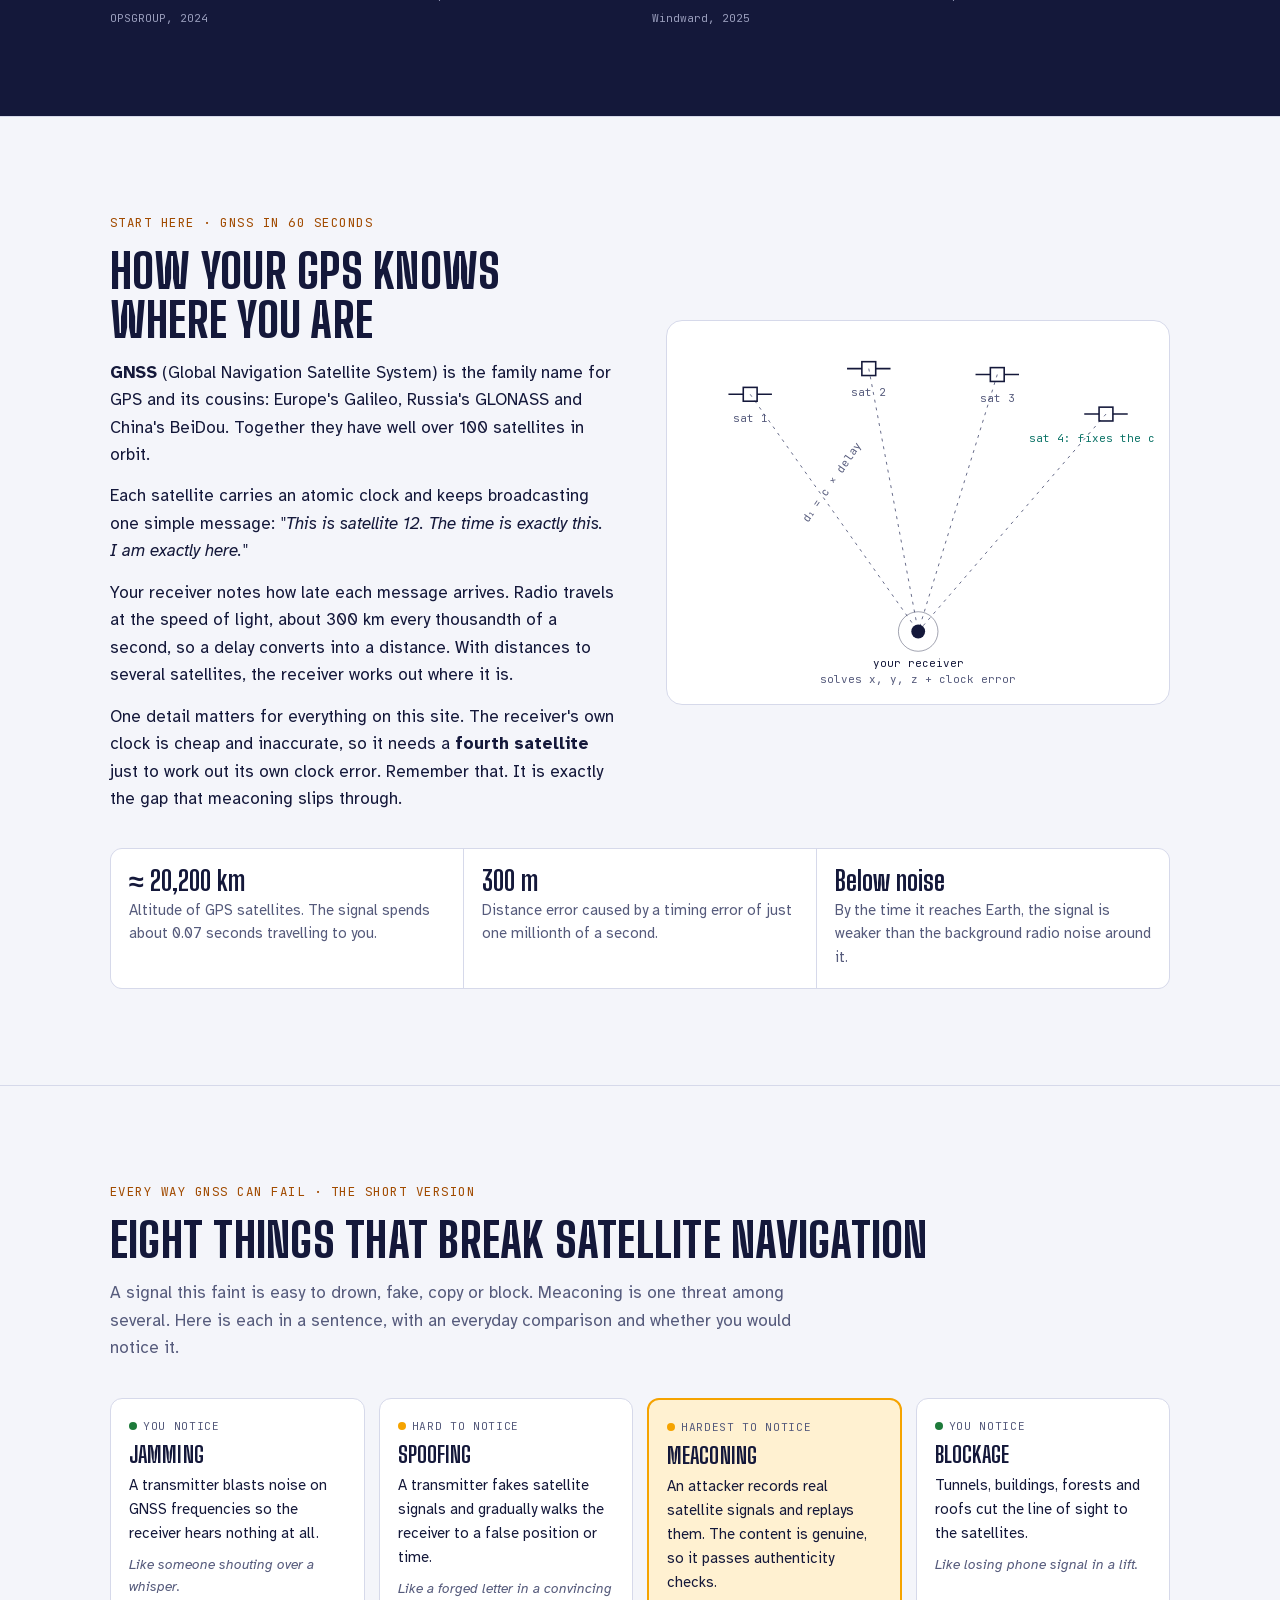
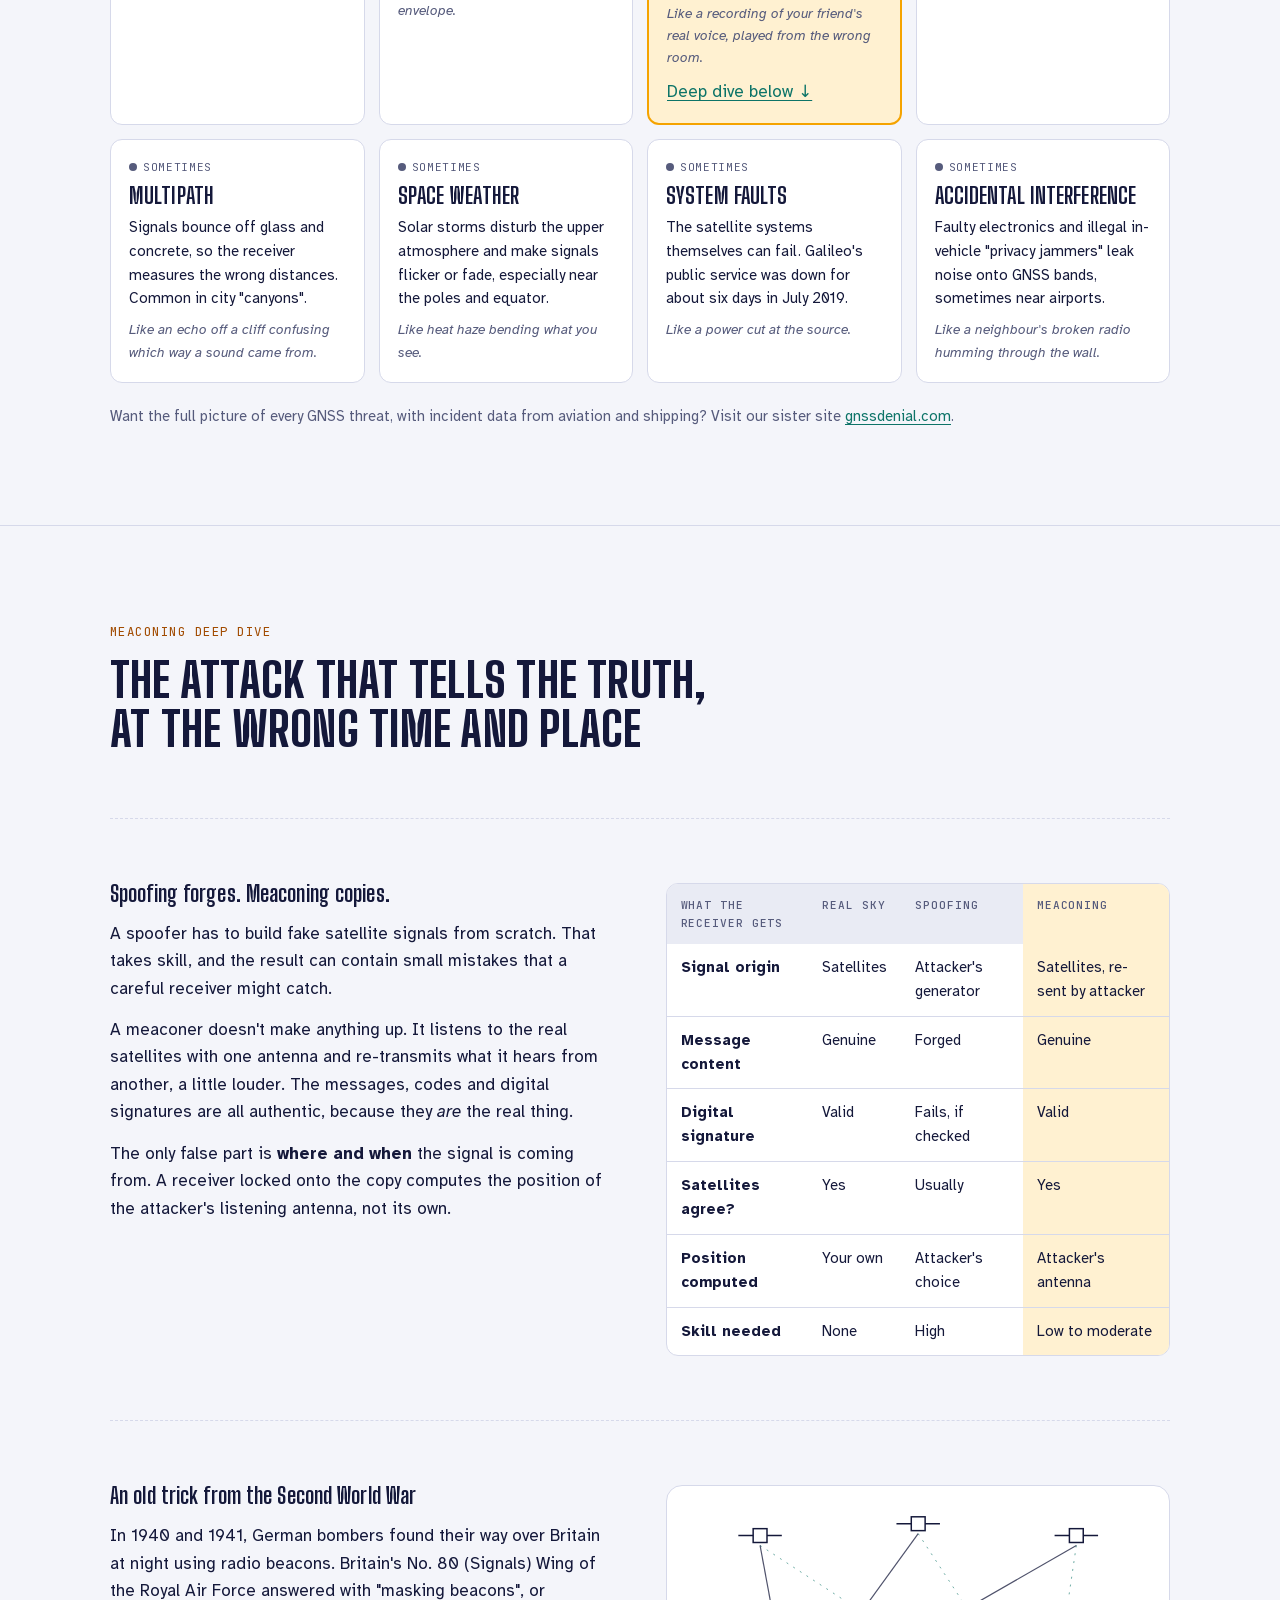
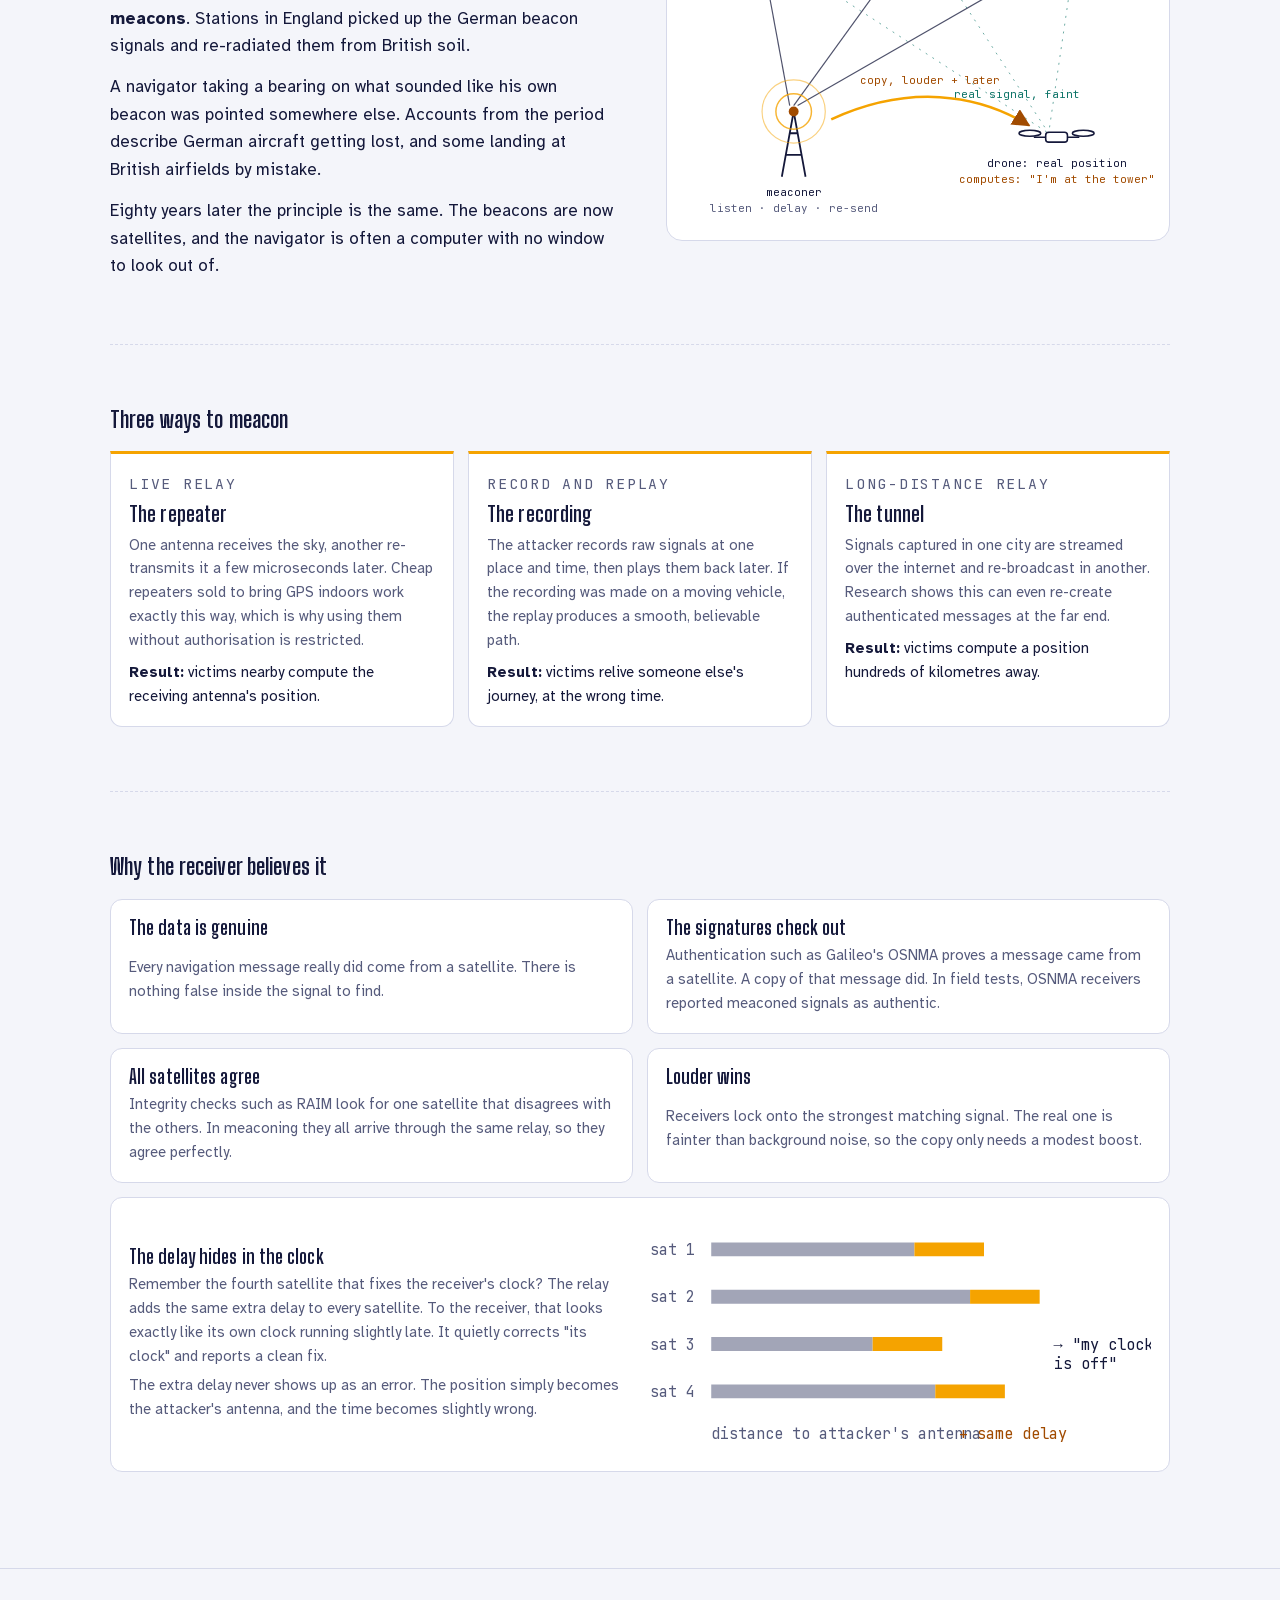
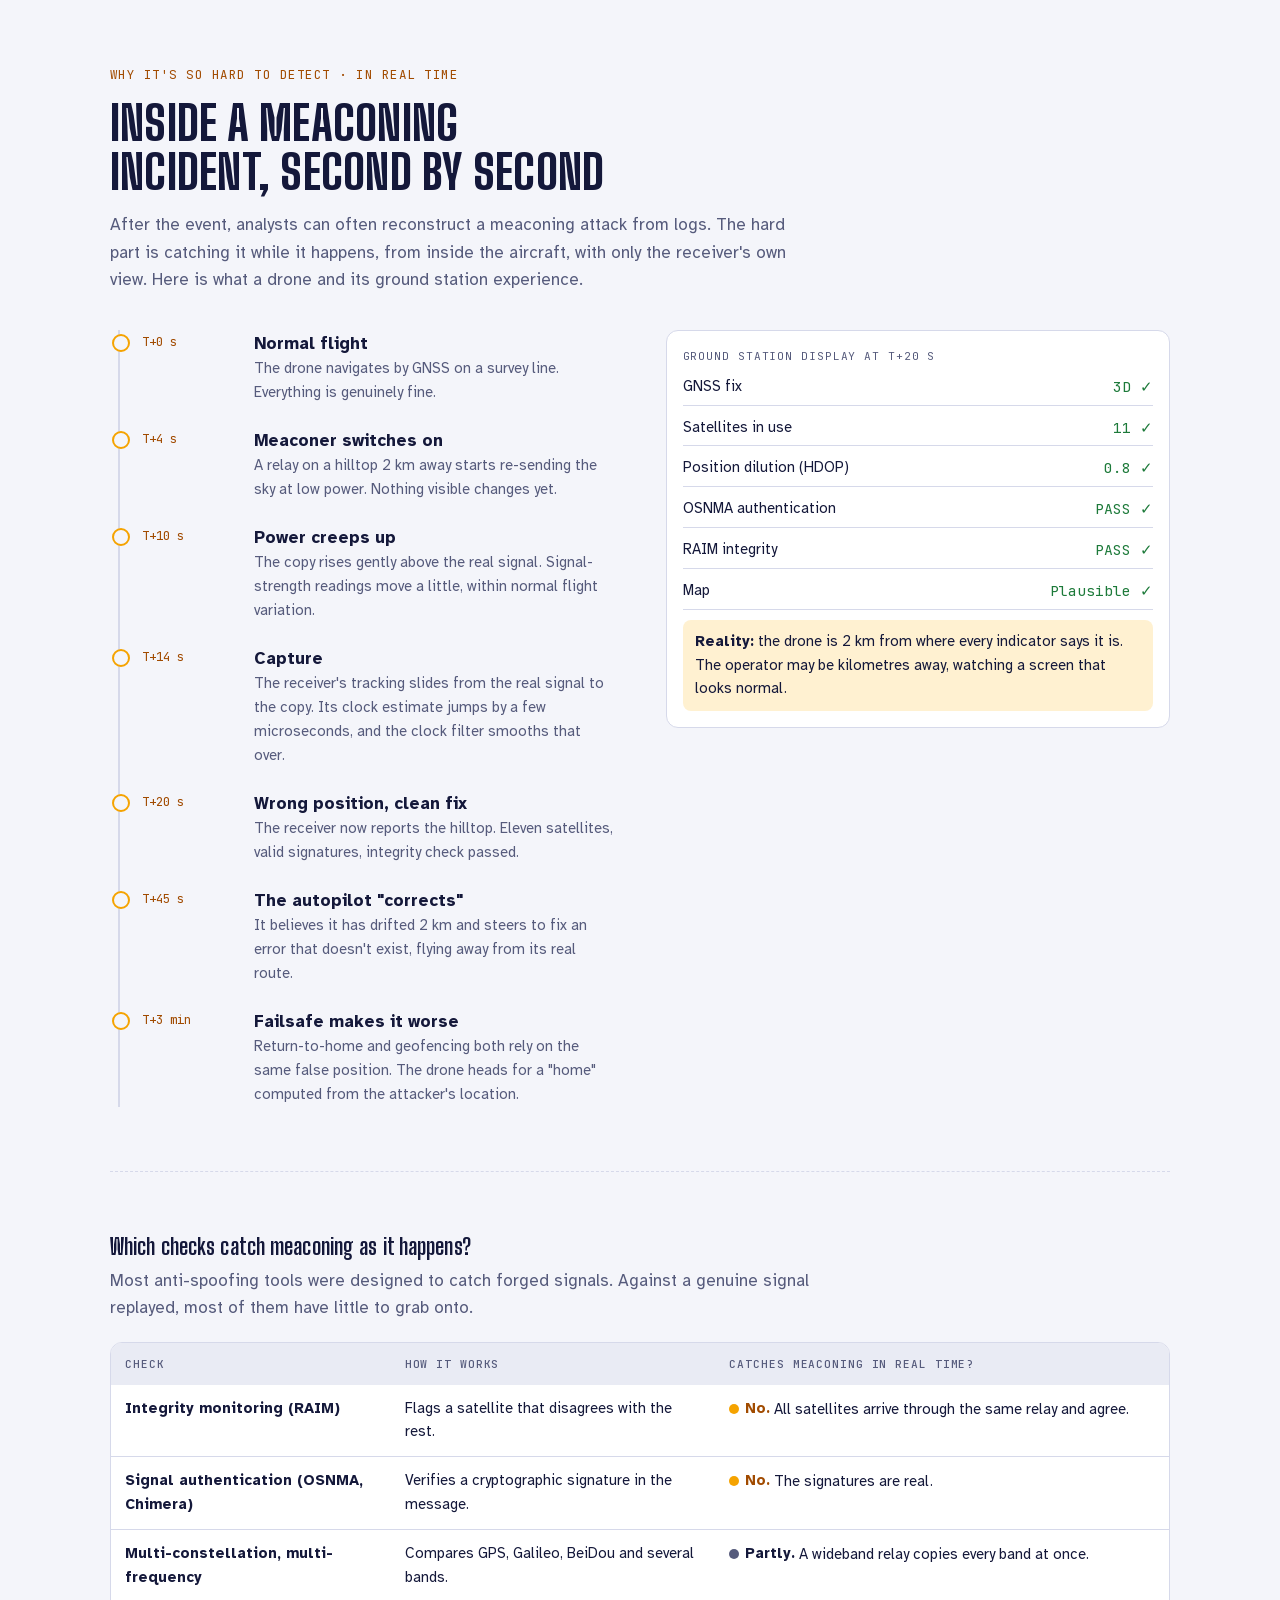
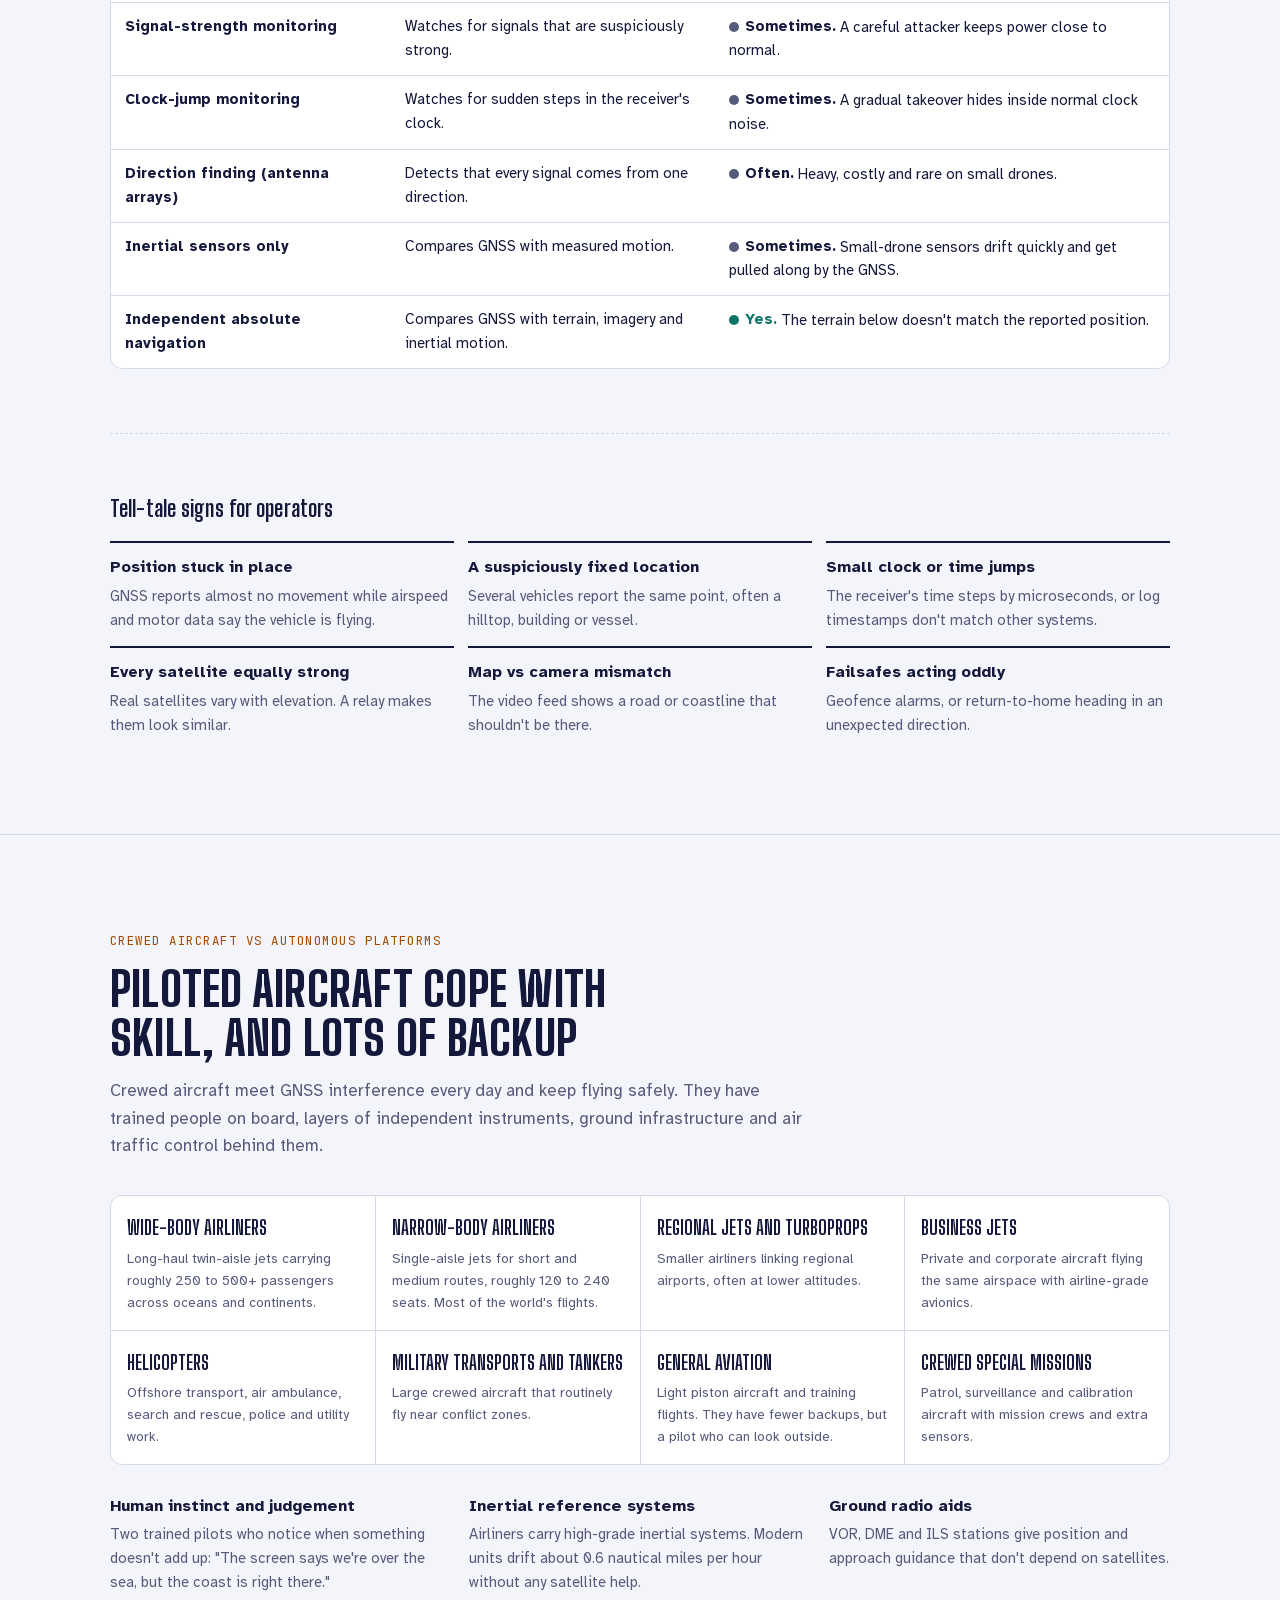
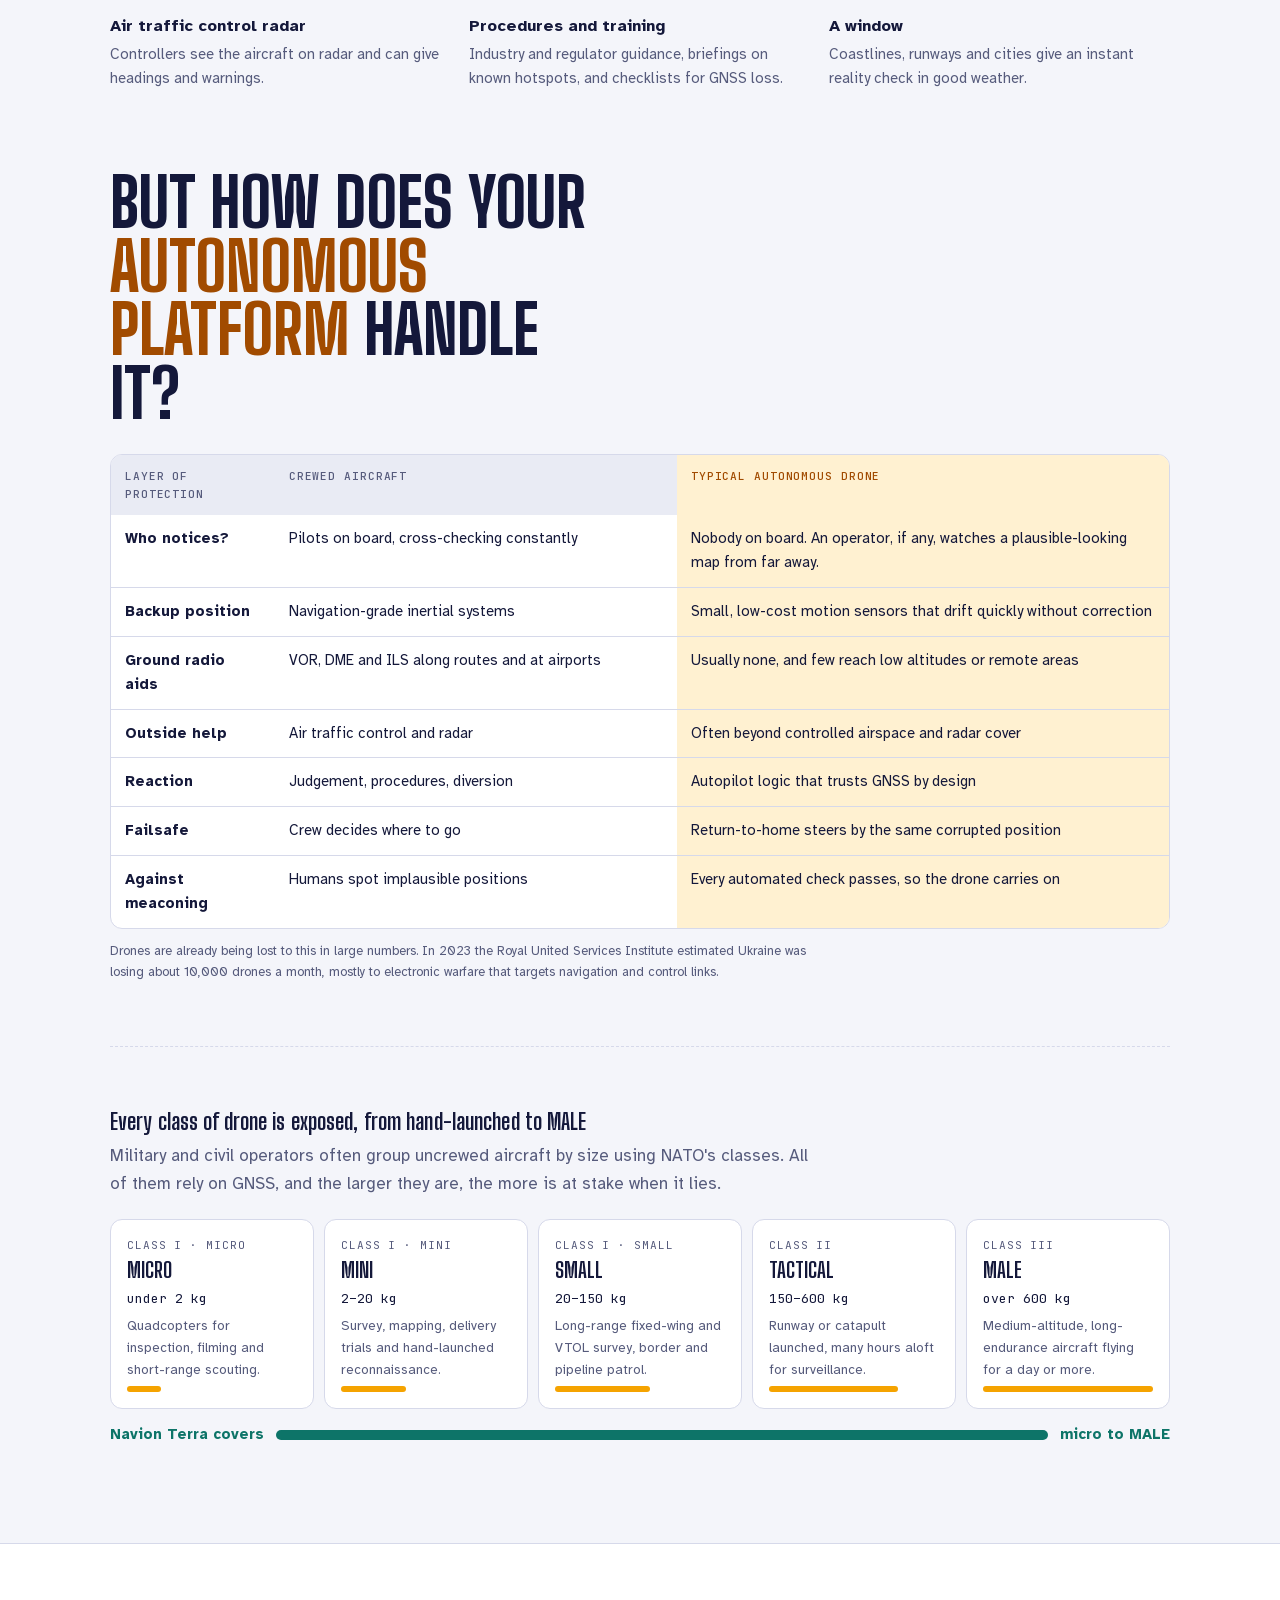
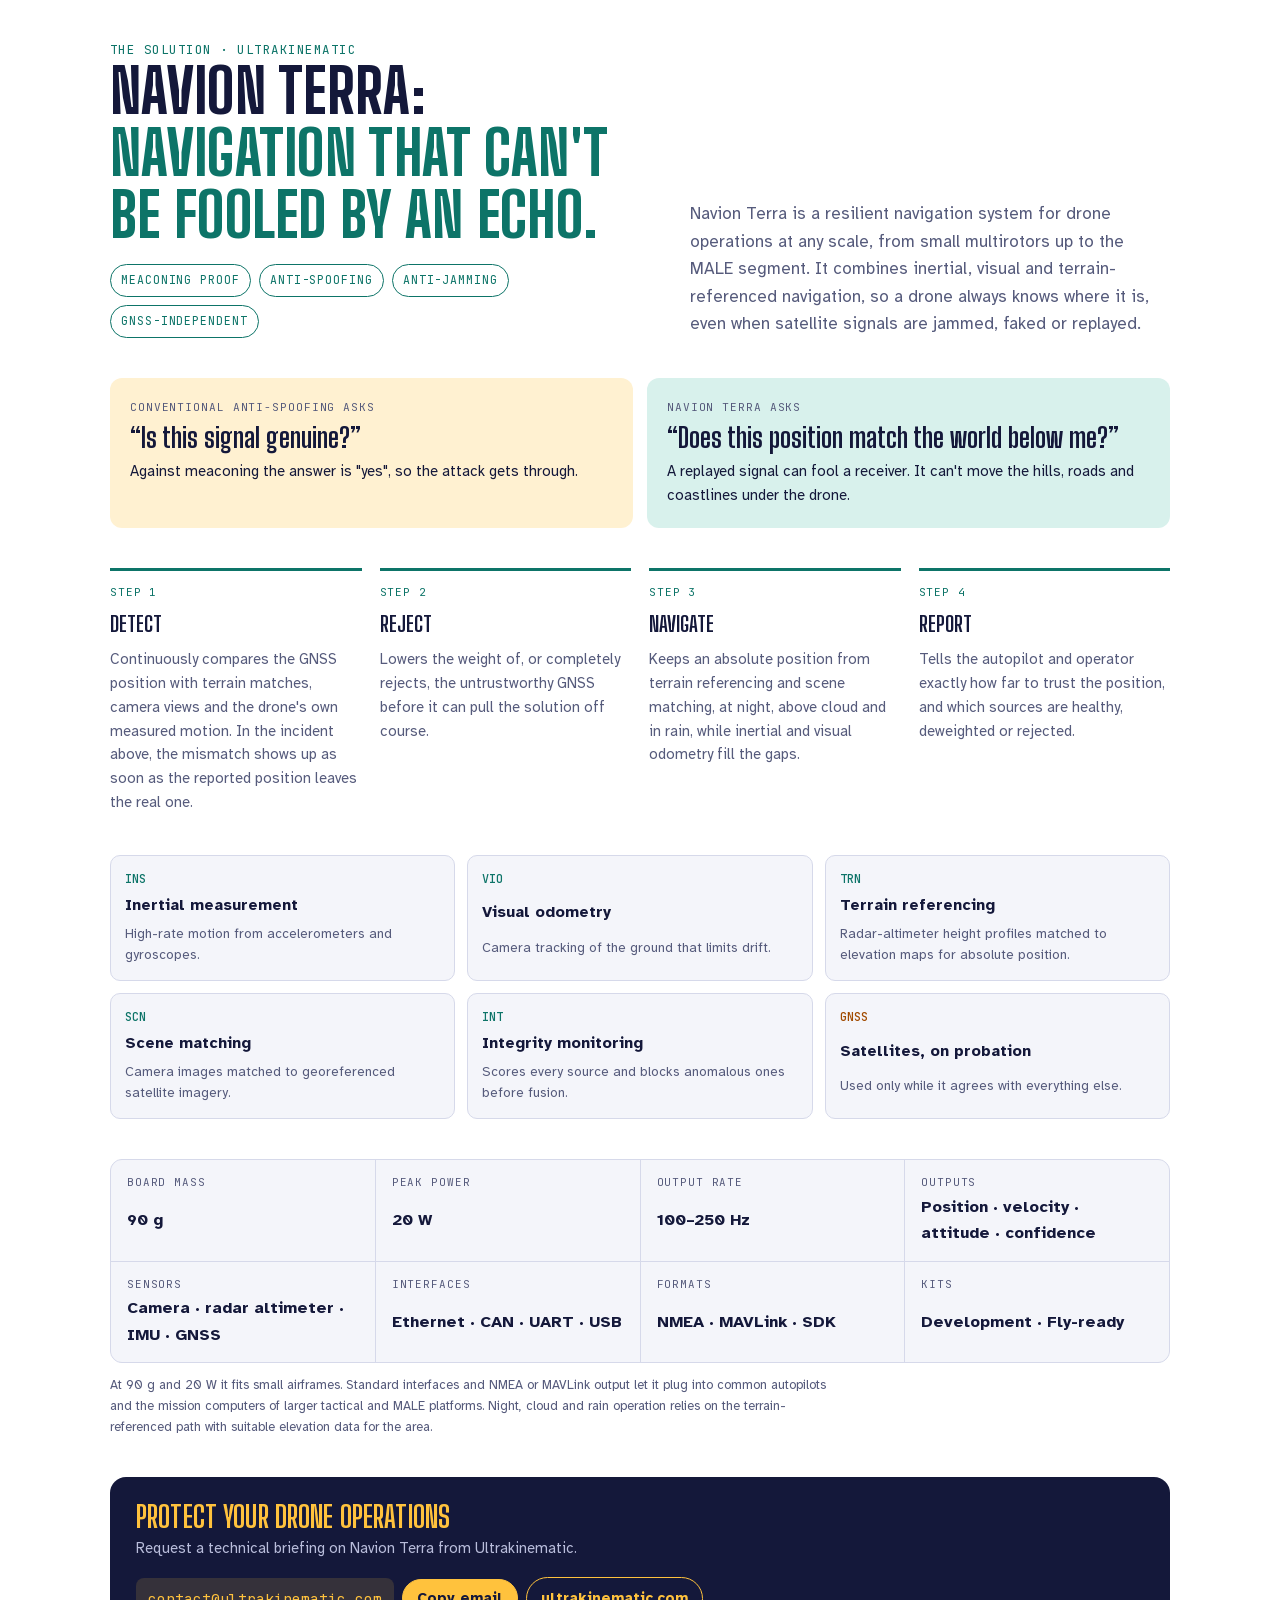
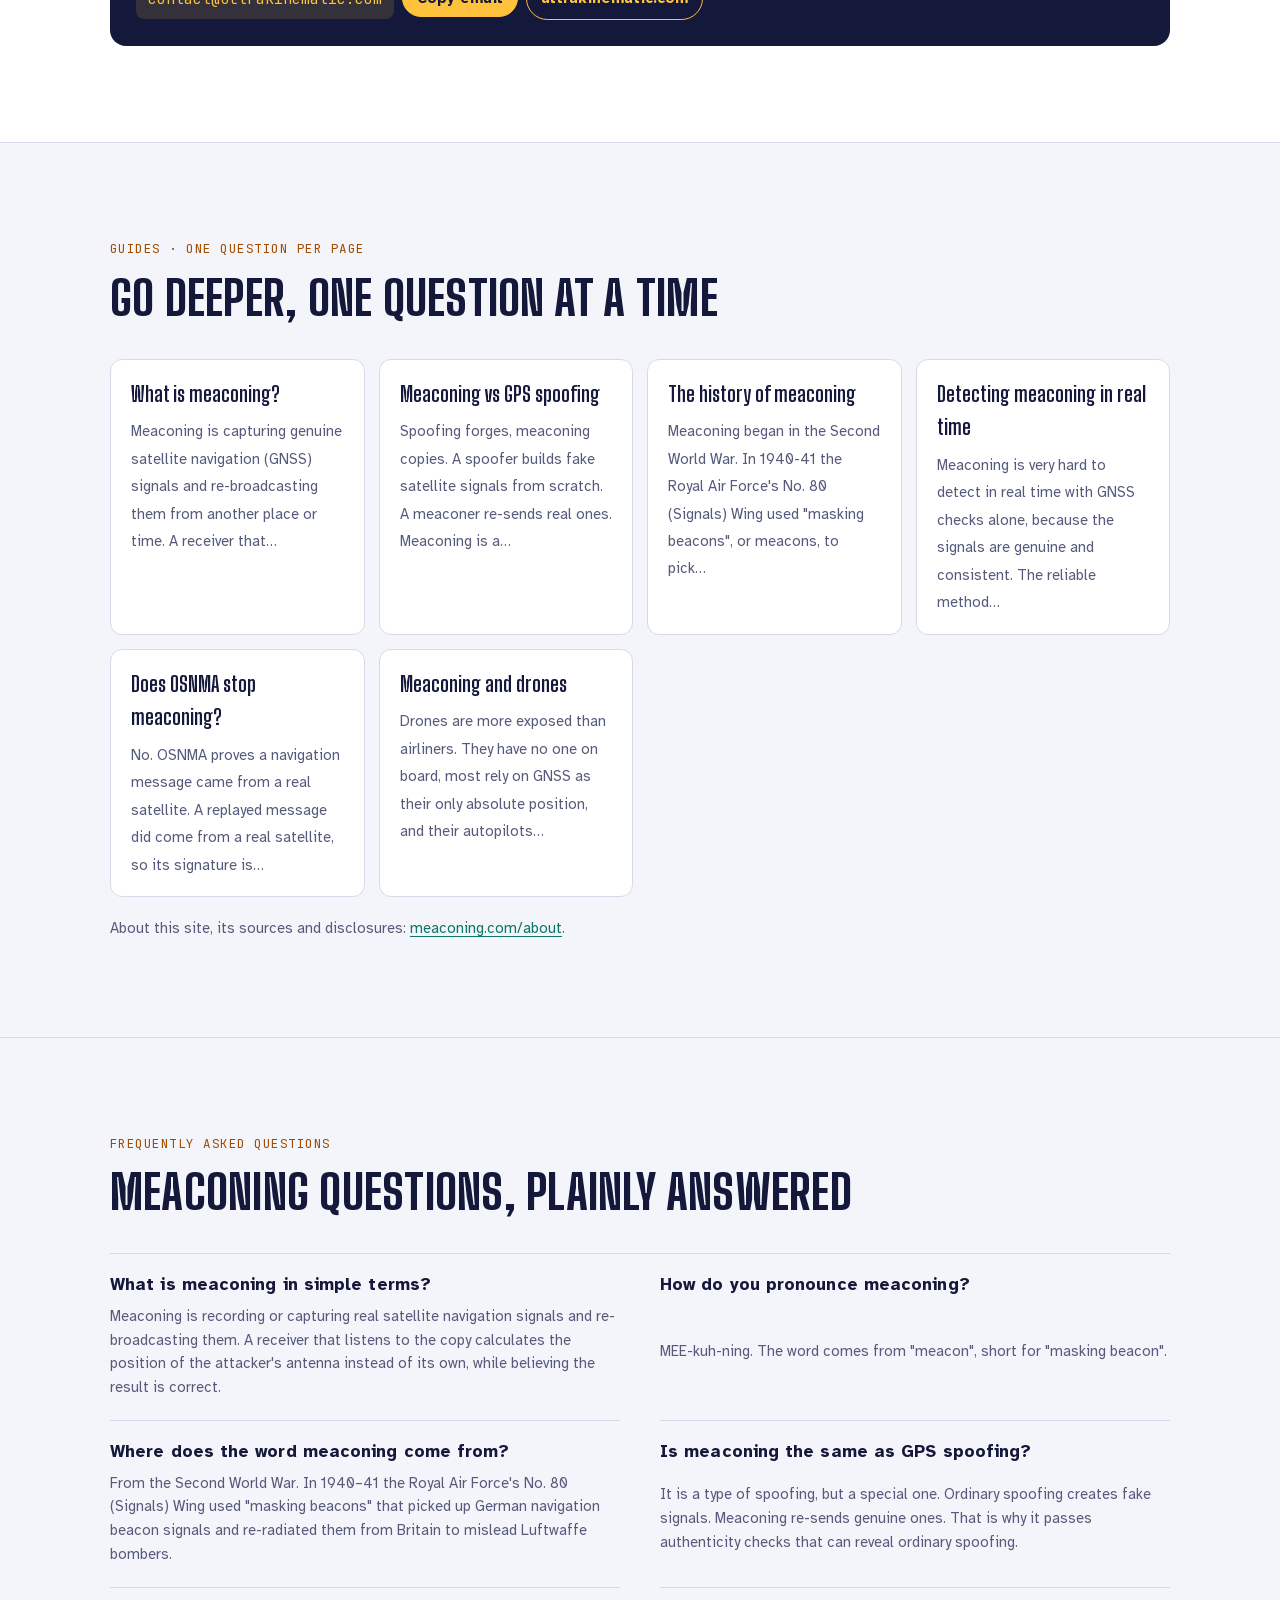
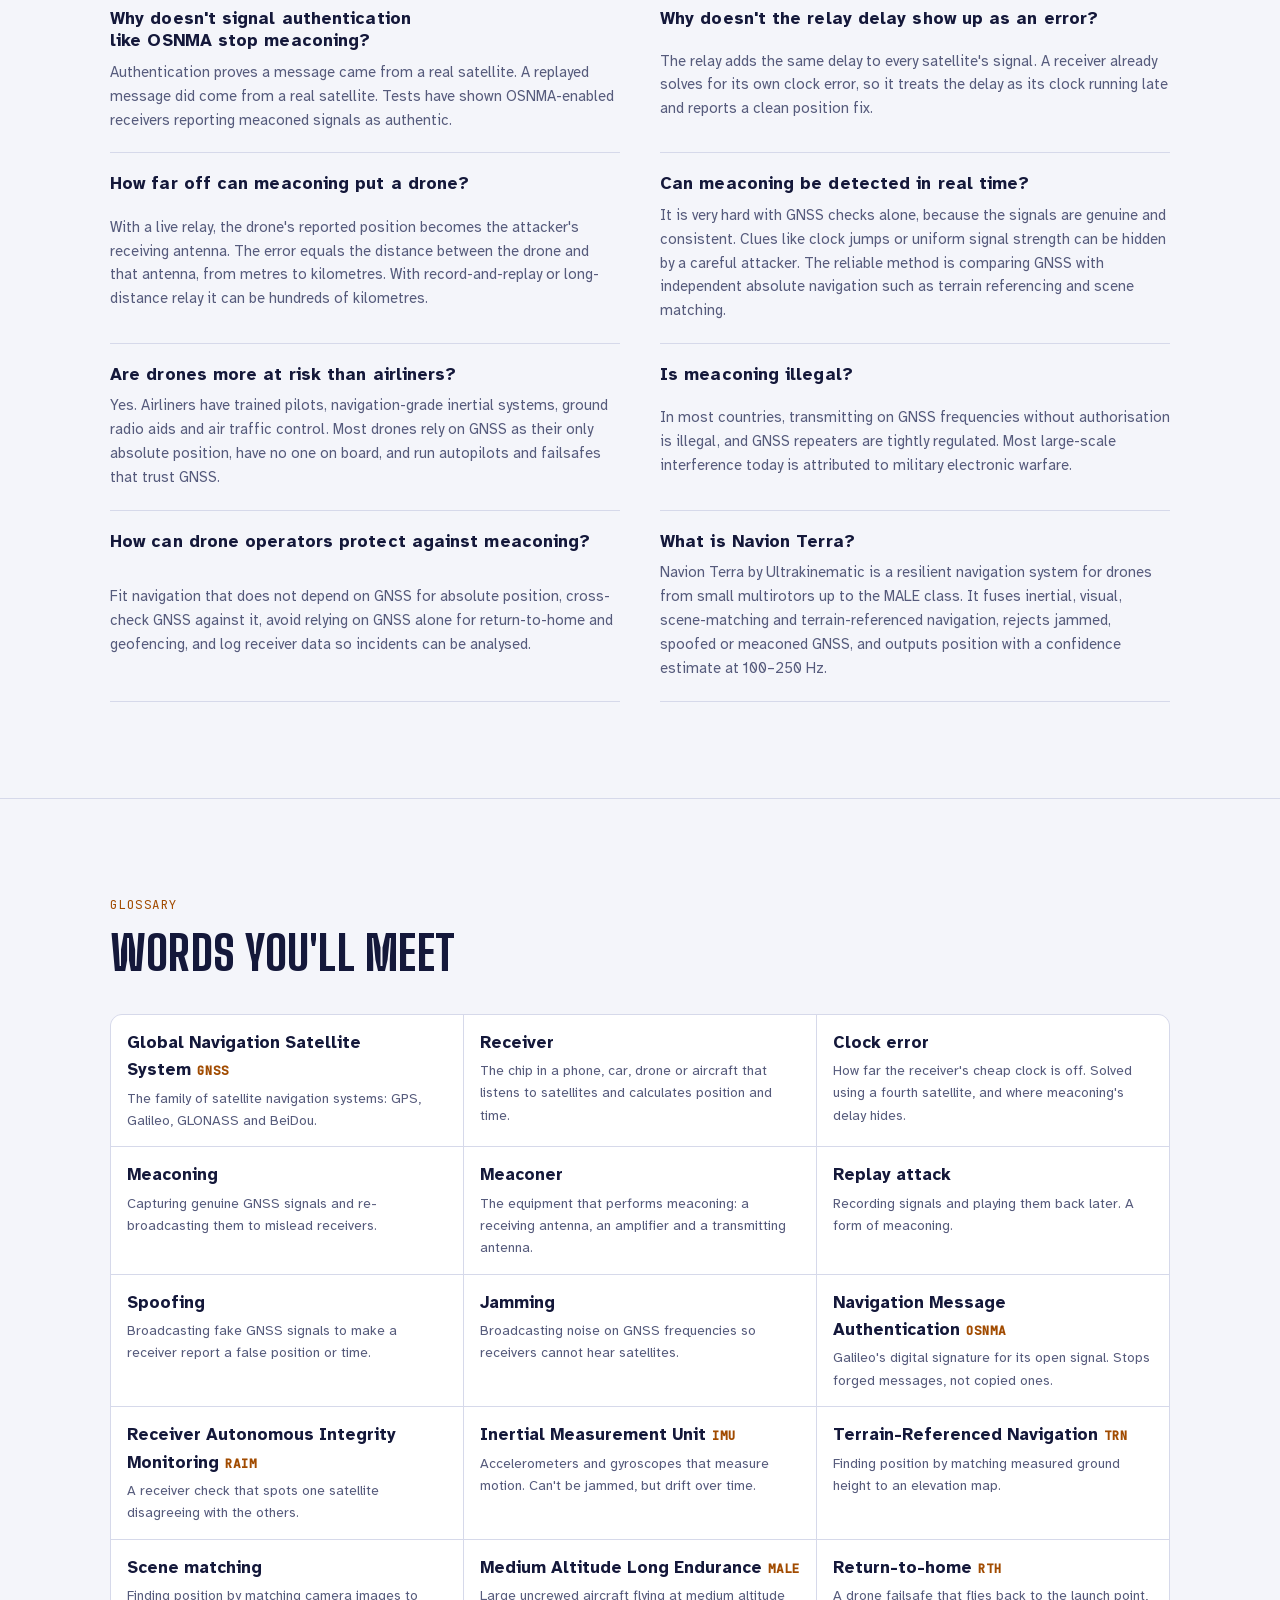
==== commit 1f227725: "Self-host fonts and add privacy notice Replace Google Fonts with self-hosted woff2 files (SIL OFL) s" ====
--- a/index.html
+++ b/index.html
@@ -501,9 +501,9 @@
 }
 </script>
 <style>:root{padding-top:env(safe-area-inset-top,0px);padding-bottom:env(safe-area-inset-bottom,0px)}body{margin:0}img{max-width:100%}[hidden]{display:none!important}</style>
-<link rel="preconnect" href="https://fonts.googleapis.com">
-<link rel="preconnect" href="https://fonts.gstatic.com" crossorigin>
-<link rel="stylesheet" href="https://fonts.googleapis.com/css2?family=Big+Shoulders+Display:wght@700;800&family=Atkinson+Hyperlegible:ital,wght@0,400;0,700;1,400&family=JetBrains+Mono:wght@400;500&display=swap">
+<link rel="preload" href="/fonts/big-shoulders-display-800-latin.woff2" as="font" type="font/woff2" crossorigin>
+<link rel="preload" href="/fonts/atkinson-hyperlegible-400-latin.woff2" as="font" type="font/woff2" crossorigin>
+<link rel="stylesheet" href="/fonts/fonts.css">
 <style>
 /* Layout: a night-sky field guide. One reading column for beginners, widened for diagrams and tables; signal-yellow marks the echo (the attack), teal marks independent navigation. */
 :root{
@@ -1299,7 +1299,7 @@
 <footer>
   <div class="wrap">
     <span>meaconing.com · Meaconing explained for everyone · Sister site: <a href="https://gnssdenial.com">gnssdenial.com</a></span>
-    <span>Navion Terra is a product of Ultrakinematic. <a href="/about/">About</a></span>
+    <span>Navion Terra is a product of Ultrakinematic. <a href="/about/">About</a> · <a href="/privacy/">Privacy</a></span>
   </div>
 </footer>
 
--- a/fonts/fonts.css
+++ b/fonts/fonts.css
@@ -0,0 +1,14 @@
+@font-face { font-family: 'Atkinson Hyperlegible'; font-style: italic; font-weight: 400; font-display: swap; src: url(/fonts/atkinson-hyperlegible-400-italic-latin-ext.woff2) format('woff2'); unicode-range: U+0100-02BA, U+02BD-02C5, U+02C7-02CC, U+02CE-02D7, U+02DD-02FF, U+0304, U+0308, U+0329, U+1D00-1DBF, U+1E00-1E9F, U+1EF2-1EFF, U+2020, U+20A0-20AB, U+20AD-20C4, U+2113, U+2C60-2C7F, U+A720-A7FF; }
+@font-face { font-family: 'Atkinson Hyperlegible'; font-style: italic; font-weight: 400; font-display: swap; src: url(/fonts/atkinson-hyperlegible-400-italic-latin.woff2) format('woff2'); unicode-range: U+0000-00FF, U+0131, U+0152-0153, U+02BB-02BC, U+02C6, U+02DA, U+02DC, U+0304, U+0308, U+0329, U+2000-206F, U+20AC, U+2122, U+2191, U+2193, U+2212, U+2215, U+FEFF, U+FFFD; }
+@font-face { font-family: 'Atkinson Hyperlegible'; font-style: normal; font-weight: 400; font-display: swap; src: url(/fonts/atkinson-hyperlegible-400-latin-ext.woff2) format('woff2'); unicode-range: U+0100-02BA, U+02BD-02C5, U+02C7-02CC, U+02CE-02D7, U+02DD-02FF, U+0304, U+0308, U+0329, U+1D00-1DBF, U+1E00-1E9F, U+1EF2-1EFF, U+2020, U+20A0-20AB, U+20AD-20C4, U+2113, U+2C60-2C7F, U+A720-A7FF; }
+@font-face { font-family: 'Atkinson Hyperlegible'; font-style: normal; font-weight: 400; font-display: swap; src: url(/fonts/atkinson-hyperlegible-400-latin.woff2) format('woff2'); unicode-range: U+0000-00FF, U+0131, U+0152-0153, U+02BB-02BC, U+02C6, U+02DA, U+02DC, U+0304, U+0308, U+0329, U+2000-206F, U+20AC, U+2122, U+2191, U+2193, U+2212, U+2215, U+FEFF, U+FFFD; }
+@font-face { font-family: 'Atkinson Hyperlegible'; font-style: normal; font-weight: 700; font-display: swap; src: url(/fonts/atkinson-hyperlegible-700-latin-ext.woff2) format('woff2'); unicode-range: U+0100-02BA, U+02BD-02C5, U+02C7-02CC, U+02CE-02D7, U+02DD-02FF, U+0304, U+0308, U+0329, U+1D00-1DBF, U+1E00-1E9F, U+1EF2-1EFF, U+2020, U+20A0-20AB, U+20AD-20C4, U+2113, U+2C60-2C7F, U+A720-A7FF; }
+@font-face { font-family: 'Atkinson Hyperlegible'; font-style: normal; font-weight: 700; font-display: swap; src: url(/fonts/atkinson-hyperlegible-700-latin.woff2) format('woff2'); unicode-range: U+0000-00FF, U+0131, U+0152-0153, U+02BB-02BC, U+02C6, U+02DA, U+02DC, U+0304, U+0308, U+0329, U+2000-206F, U+20AC, U+2122, U+2191, U+2193, U+2212, U+2215, U+FEFF, U+FFFD; }
+@font-face { font-family: 'Big Shoulders Display'; font-style: normal; font-weight: 700; font-display: swap; src: url(/fonts/big-shoulders-display-700-latin-ext.woff2) format('woff2'); unicode-range: U+0100-02BA, U+02BD-02C5, U+02C7-02CC, U+02CE-02D7, U+02DD-02FF, U+0304, U+0308, U+0329, U+1D00-1DBF, U+1E00-1E9F, U+1EF2-1EFF, U+2020, U+20A0-20AB, U+20AD-20C4, U+2113, U+2C60-2C7F, U+A720-A7FF; }
+@font-face { font-family: 'Big Shoulders Display'; font-style: normal; font-weight: 700; font-display: swap; src: url(/fonts/big-shoulders-display-700-latin.woff2) format('woff2'); unicode-range: U+0000-00FF, U+0131, U+0152-0153, U+02BB-02BC, U+02C6, U+02DA, U+02DC, U+0304, U+0308, U+0329, U+2000-206F, U+20AC, U+2122, U+2191, U+2193, U+2212, U+2215, U+FEFF, U+FFFD; }
+@font-face { font-family: 'Big Shoulders Display'; font-style: normal; font-weight: 800; font-display: swap; src: url(/fonts/big-shoulders-display-800-latin-ext.woff2) format('woff2'); unicode-range: U+0100-02BA, U+02BD-02C5, U+02C7-02CC, U+02CE-02D7, U+02DD-02FF, U+0304, U+0308, U+0329, U+1D00-1DBF, U+1E00-1E9F, U+1EF2-1EFF, U+2020, U+20A0-20AB, U+20AD-20C4, U+2113, U+2C60-2C7F, U+A720-A7FF; }
+@font-face { font-family: 'Big Shoulders Display'; font-style: normal; font-weight: 800; font-display: swap; src: url(/fonts/big-shoulders-display-800-latin.woff2) format('woff2'); unicode-range: U+0000-00FF, U+0131, U+0152-0153, U+02BB-02BC, U+02C6, U+02DA, U+02DC, U+0304, U+0308, U+0329, U+2000-206F, U+20AC, U+2122, U+2191, U+2193, U+2212, U+2215, U+FEFF, U+FFFD; }
+@font-face { font-family: 'JetBrains Mono'; font-style: normal; font-weight: 400; font-display: swap; src: url(/fonts/jetbrains-mono-400-latin-ext.woff2) format('woff2'); unicode-range: U+0100-02BA, U+02BD-02C5, U+02C7-02CC, U+02CE-02D7, U+02DD-02FF, U+0304, U+0308, U+0329, U+1D00-1DBF, U+1E00-1E9F, U+1EF2-1EFF, U+2020, U+20A0-20AB, U+20AD-20C4, U+2113, U+2C60-2C7F, U+A720-A7FF; }
+@font-face { font-family: 'JetBrains Mono'; font-style: normal; font-weight: 400; font-display: swap; src: url(/fonts/jetbrains-mono-400-latin.woff2) format('woff2'); unicode-range: U+0000-00FF, U+0131, U+0152-0153, U+02BB-02BC, U+02C6, U+02DA, U+02DC, U+0304, U+0308, U+0329, U+2000-206F, U+20AC, U+2122, U+2191, U+2193, U+2212, U+2215, U+FEFF, U+FFFD; }
+@font-face { font-family: 'JetBrains Mono'; font-style: normal; font-weight: 500; font-display: swap; src: url(/fonts/jetbrains-mono-500-latin-ext.woff2) format('woff2'); unicode-range: U+0100-02BA, U+02BD-02C5, U+02C7-02CC, U+02CE-02D7, U+02DD-02FF, U+0304, U+0308, U+0329, U+1D00-1DBF, U+1E00-1E9F, U+1EF2-1EFF, U+2020, U+20A0-20AB, U+20AD-20C4, U+2113, U+2C60-2C7F, U+A720-A7FF; }
+@font-face { font-family: 'JetBrains Mono'; font-style: normal; font-weight: 500; font-display: swap; src: url(/fonts/jetbrains-mono-500-latin.woff2) format('woff2'); unicode-range: U+0000-00FF, U+0131, U+0152-0153, U+02BB-02BC, U+02C6, U+02DA, U+02DC, U+0304, U+0308, U+0329, U+2000-206F, U+20AC, U+2122, U+2191, U+2193, U+2212, U+2215, U+FEFF, U+FFFD; }
